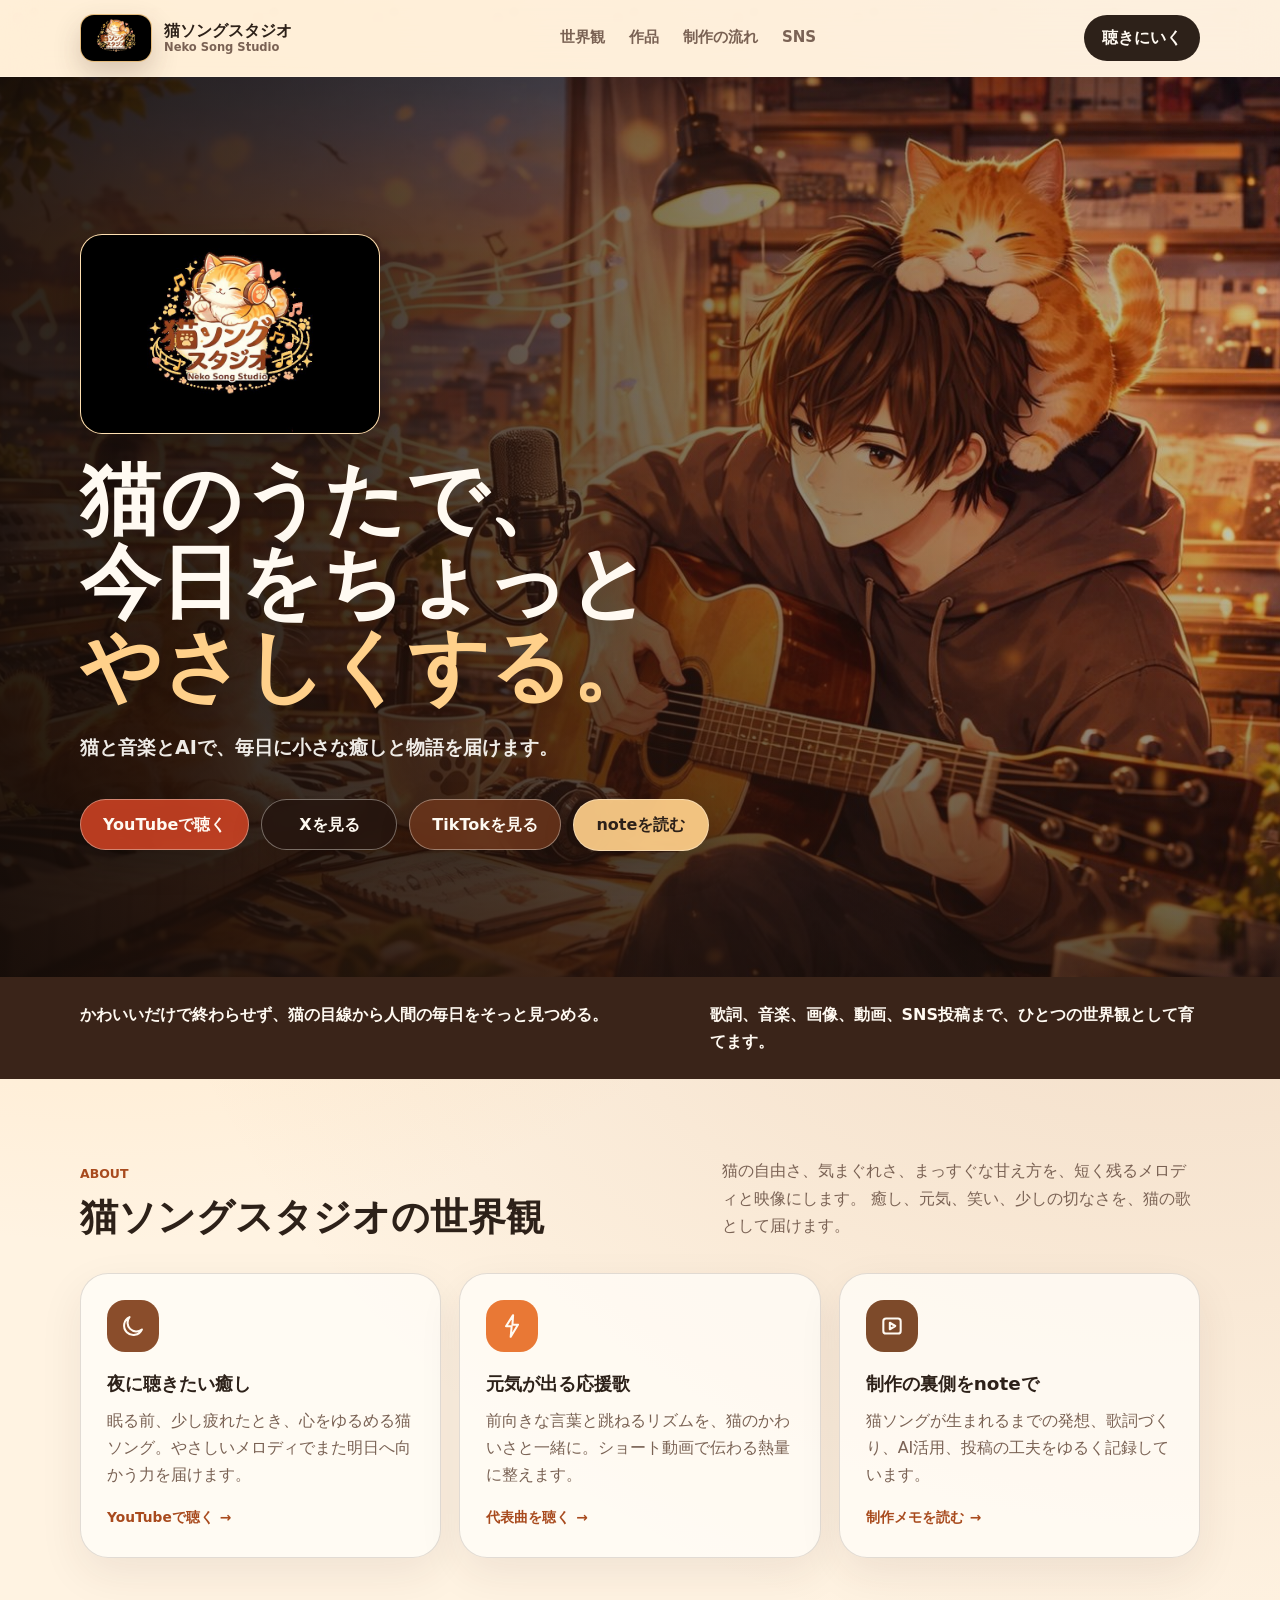
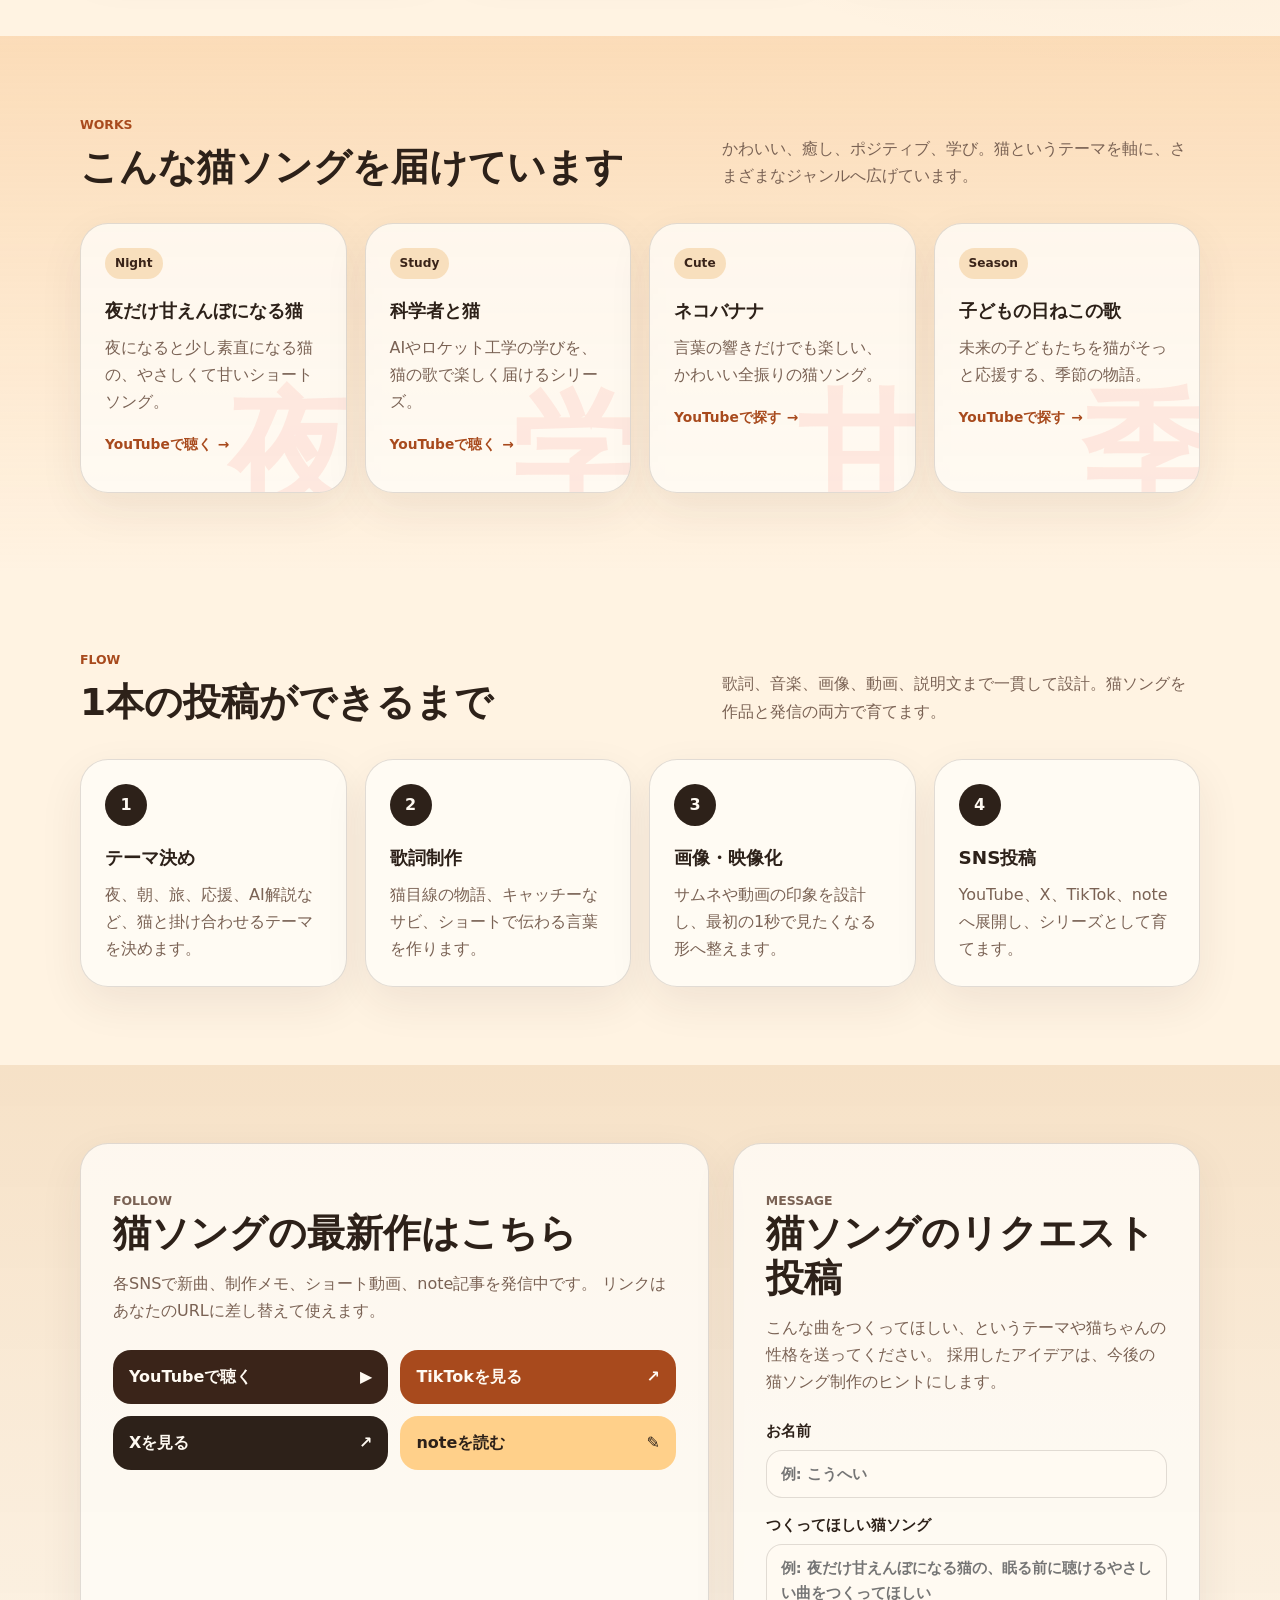
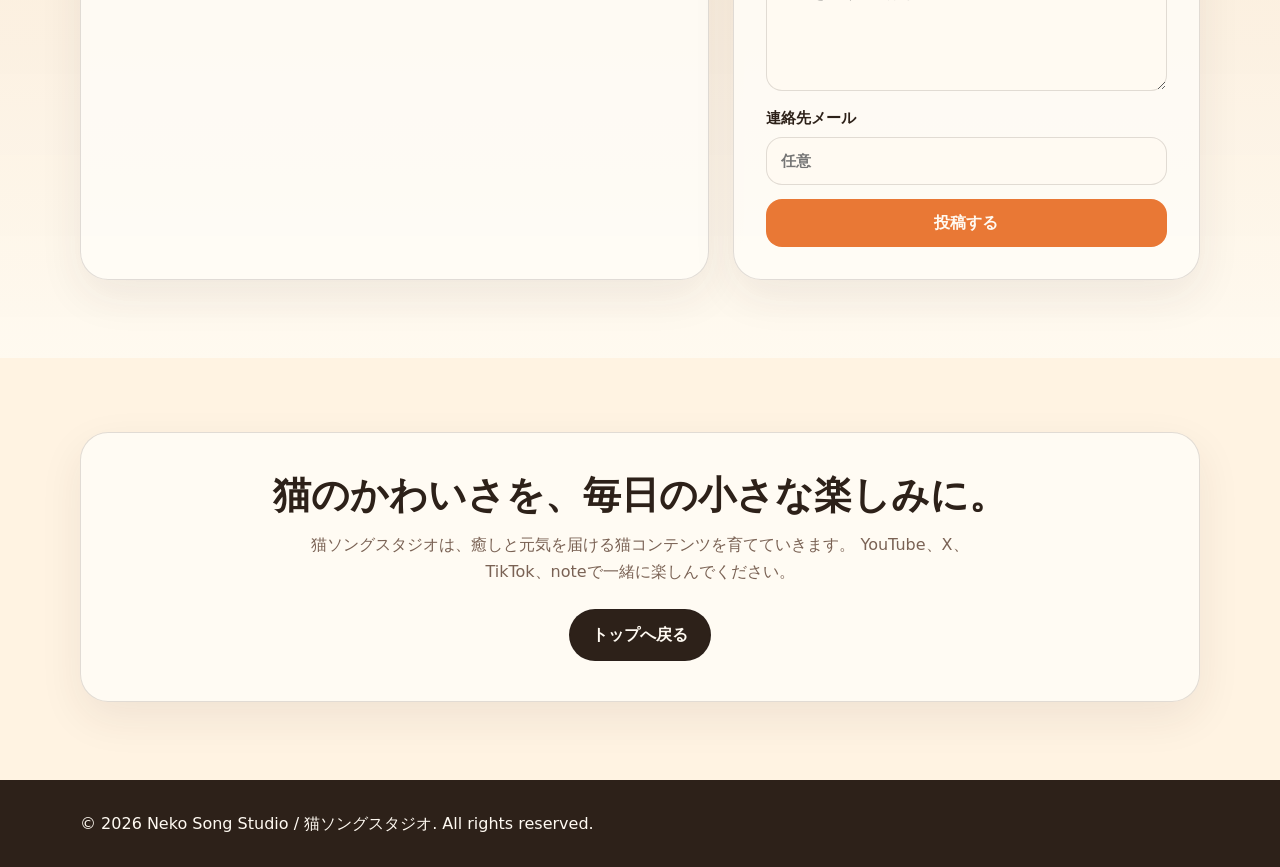
==== index.html @ 5d2d8a6b "Update index.html" ====
<!doctype html>
<html lang="ja">
  <head>
    <meta charset="utf-8">
    <meta name="viewport" content="width=device-width, initial-scale=1">
    <title>猫ソングスタジオ | Neko Song Studio</title>
    <meta
      name="description"
      content="猫ソングスタジオは、猫のかわいさ、癒し、ユーモアを音楽と映像で届けるクリエイティブスタジオです。"
    >
    <link rel="stylesheet" href="styles.css">
  </head>
  <body>
    <div class="paw-bg" aria-hidden="true"></div>

    <header class="site-header" data-header>
      <div class="container nav">
        <a class="logo" href="#top" aria-label="猫ソングスタジオ トップへ">
          <img
            class="logo-image"
            src="assets/neko-song-logo.jpg"
            width="72"
            height="48"
            alt=""
            decoding="async"
          >
          <span class="logo-text">
            猫ソングスタジオ
            <small>Neko Song Studio</small>
          </span>
        </a>
        <nav class="nav-links" aria-label="メインメニュー">
          <a href="#about">世界観</a>
          <a href="#works">作品</a>
          <a href="#flow">制作の流れ</a>
          <a href="#social">SNS</a>
        </nav>
        <a class="nav-cta" href="#social">聴きにいく</a>
      </div>
    </header>

    <main id="top">
      <section class="hero" aria-labelledby="hero-title">
        <img
          class="hero-image"
          src="assets/main-visual.jpg"
          width="1536"
          height="1024"
          fetchpriority="high"
          decoding="async"
          alt="夕焼けの音楽スタジオで猫と一緒にギターを弾く人物"
        >
        <div class="hero-overlay"></div>
        <div class="container hero-content">
          <img
            class="hero-logo"
            src="assets/neko-song-logo.jpg"
            width="300"
            height="200"
            alt="猫ソングスタジオ Neko Song Studio ロゴ"
            decoding="async"
          >
          <h1 id="hero-title">
            猫のうたで、<br>
            今日をちょっと<br>
            <span>やさしくする。</span>
          </h1>
          <p class="hero-copy">
            猫と音楽とAIで、毎日に小さな癒しと物語を届けます。
          </p>
          <div class="hero-social" aria-label="猫ソングスタジオのSNSリンク">
            <a class="social-pill youtube" href="https://www.youtube.com/@nekosong_kouhei" target="_blank" rel="noopener" aria-label="YouTubeで猫ソングを聴く">YouTubeで聴く</a>
            <a class="social-pill x" href="https://x.com/nakama_kohei" target="_blank" rel="noopener" aria-label="Xで猫ソングスタジオを見る">Xを見る</a>
            <a class="social-pill tiktok" href="https://www.tiktok.com/@nekosongstudio?_r=1&amp;_t=ZS-967YotwKjua" target="_blank" rel="noopener" aria-label="TikTokで猫ソングを見る">TikTokを見る</a>
            <a class="social-pill note" href="https://note.com/nakama_kohei" target="_blank" rel="noopener" aria-label="noteで猫ソングスタジオの記事を読む">noteを読む</a>
          </div>
        </div>
      </section>

      <section class="section intro-strip" aria-label="猫ソングスタジオの概要">
        <div class="container intro-grid">
          <p>かわいいだけで終わらせず、猫の目線から人間の毎日をそっと見つめる。</p>
          <p>歌詞、音楽、画像、動画、SNS投稿まで、ひとつの世界観として育てます。</p>
        </div>
      </section>

      <section class="section" id="about" aria-labelledby="about-title">
        <div class="container">
          <div class="section-head">
            <div>
              <p class="section-kicker">ABOUT</p>
              <h2 id="about-title">猫ソングスタジオの世界観</h2>
            </div>
            <p class="section-desc">
              猫の自由さ、気まぐれさ、まっすぐな甘え方を、短く残るメロディと映像にします。
              癒し、元気、笑い、少しの切なさを、猫の歌として届けます。
            </p>
          </div>

          <div class="cards">
            <a class="card linked-card" href="https://www.youtube.com/@nekosong_kouhei/search?query=%E7%99%92%E3%81%97" target="_blank" rel="noopener" aria-label="夜に聴きたい癒しの猫ソングをYouTubeで探す">
              <div class="card-icon" aria-hidden="true">
                <svg viewBox="0 0 24 24" focusable="false">
                  <path d="M20.2 15.2A8.1 8.1 0 0 1 8.8 3.8a8.6 8.6 0 1 0 11.4 11.4Z"></path>
                </svg>
              </div>
              <h3>夜に聴きたい癒し</h3>
              <p>眠る前、少し疲れたとき、心をゆるめる猫ソング。やさしいメロディでまた明日へ向かう力を届けます。</p>
              <span class="card-link-label">YouTubeで聴く</span>
            </a>
            <a class="card linked-card" href="https://youtu.be/t1rMK4Rj--0" target="_blank" rel="noopener" aria-label="元気が出る応援歌をYouTubeで聴く">
              <div class="card-icon card-icon-hot" aria-hidden="true">
                <svg viewBox="0 0 24 24" focusable="false">
                  <path d="M13 2 6.5 12.2h5.2L10.8 22 17.5 10.8h-5.1L13 2Z"></path>
                </svg>
              </div>
              <h3>元気が出る応援歌</h3>
              <p>前向きな言葉と跳ねるリズムを、猫のかわいさと一緒に。ショート動画で伝わる熱量に整えます。</p>
              <span class="card-link-label">代表曲を聴く</span>
            </a>
            <a class="card linked-card" href="https://note.com/nakama_kohei/n/naa5a738a0083" target="_blank" rel="noopener" aria-label="猫ソングスタジオの制作メモをnoteで読む">
              <div class="card-icon card-icon-blue" aria-hidden="true">
                <svg viewBox="0 0 24 24" focusable="false">
                  <path d="M4 7.5A2.5 2.5 0 0 1 6.5 5h11A2.5 2.5 0 0 1 20 7.5v9a2.5 2.5 0 0 1-2.5 2.5h-11A2.5 2.5 0 0 1 4 16.5v-9Z"></path>
                  <path d="m10 9 5 3-5 3V9Z"></path>
                </svg>
              </div>
              <h3>制作の裏側をnoteで</h3>
              <p>猫ソングが生まれるまでの発想、歌詞づくり、AI活用、投稿の工夫をゆるく記録しています。</p>
              <span class="card-link-label">制作メモを読む</span>
            </a>
          </div>
        </div>
      </section>

      <section class="section section-warm" id="works" aria-labelledby="works-title">
        <div class="container">
          <div class="section-head">
            <div>
              <p class="section-kicker">WORKS</p>
              <h2 id="works-title">こんな猫ソングを届けています</h2>
            </div>
            <p class="section-desc">
              かわいい、癒し、ポジティブ、学び。猫というテーマを軸に、さまざまなジャンルへ広げています。
            </p>
          </div>

          <div class="works">
            <a class="work-card linked-card" href="https://youtu.be/XkligCLwXvM" target="_blank" rel="noopener" data-mark="夜" aria-label="猫は知っているをYouTubeで聴く">
              <span class="work-tag">Night</span>
              <h3>夜だけ甘えんぼになる猫</h3>
              <p>夜になると少し素直になる猫の、やさしくて甘いショートソング。</p>
              <span class="card-link-label">YouTubeで聴く</span>
            </a>
            <a class="work-card linked-card" href="https://youtu.be/eM5e73EmU8s" target="_blank" rel="noopener" data-mark="学" aria-label="猫とAIのシリーズをYouTubeで聴く">
              <span class="work-tag">Study</span>
              <h3>科学者と猫</h3>
              <p>AIやロケット工学の学びを、猫の歌で楽しく届けるシリーズ。</p>
              <span class="card-link-label">YouTubeで聴く</span>
            </a>
            <a class="work-card linked-card" href="https://www.youtube.com/@nekosong_kouhei/search?query=%E3%83%8D%E3%82%B3%E3%83%90%E3%83%8A%E3%83%8A" target="_blank" rel="noopener" data-mark="甘" aria-label="ネコバナナをYouTubeで探す">
              <span class="work-tag">Cute</span>
              <h3>ネコバナナ</h3>
              <p>言葉の響きだけでも楽しい、かわいい全振りの猫ソング。</p>
              <span class="card-link-label">YouTubeで探す</span>
            </a>
            <a class="work-card linked-card" href="https://www.youtube.com/@nekosong_kouhei/search?query=%E5%AD%90%E3%81%A9%E3%82%82%E3%81%AE%E6%97%A5" target="_blank" rel="noopener" data-mark="季" aria-label="子どもの日ねこの歌をYouTubeで探す">
              <span class="work-tag">Season</span>
              <h3>子どもの日ねこの歌</h3>
              <p>未来の子どもたちを猫がそっと応援する、季節の物語。</p>
              <span class="card-link-label">YouTubeで探す</span>
            </a>
          </div>
        </div>
      </section>

      <section class="section" id="flow" aria-labelledby="flow-title">
        <div class="container">
          <div class="section-head">
            <div>
              <p class="section-kicker">FLOW</p>
              <h2 id="flow-title">1本の投稿ができるまで</h2>
            </div>
            <p class="section-desc">
              歌詞、音楽、画像、動画、説明文まで一貫して設計。猫ソングを作品と発信の両方で育てます。
            </p>
          </div>

          <div class="timeline">
            <article class="step">
              <div class="step-num">1</div>
              <h3>テーマ決め</h3>
              <p>夜、朝、旅、応援、AI解説など、猫と掛け合わせるテーマを決めます。</p>
            </article>
            <article class="step">
              <div class="step-num">2</div>
              <h3>歌詞制作</h3>
              <p>猫目線の物語、キャッチーなサビ、ショートで伝わる言葉を作ります。</p>
            </article>
            <article class="step">
              <div class="step-num">3</div>
              <h3>画像・映像化</h3>
              <p>サムネや動画の印象を設計し、最初の1秒で見たくなる形へ整えます。</p>
            </article>
            <article class="step">
              <div class="step-num">4</div>
              <h3>SNS投稿</h3>
              <p>YouTube、X、TikTok、noteへ展開し、シリーズとして育てます。</p>
            </article>
          </div>
        </div>
      </section>

      <section class="section section-mint" id="social" aria-labelledby="social-title">
        <div class="container social-grid">
          <div class="social-main">
            <p class="section-kicker">FOLLOW</p>
            <h2 id="social-title">猫ソングの最新作はこちら</h2>
            <p>
              各SNSで新曲、制作メモ、ショート動画、note記事を発信中です。
              リンクはあなたのURLに差し替えて使えます。
            </p>
            <div class="social-list">
              <a class="social-link" href="https://www.youtube.com/@nekosong_kouhei" target="_blank" rel="noopener">YouTubeで聴く <span>▶</span></a>
              <a class="social-link" href="https://www.tiktok.com/@nekosongstudio?_r=1&amp;_t=ZS-967YotwKjua" target="_blank" rel="noopener">TikTokを見る <span>↗</span></a>
              <a class="social-link" href="https://x.com/nakama_kohei" target="_blank" rel="noopener">Xを見る <span>↗</span></a>
              <a class="social-link" href="https://note.com/nakama_kohei" target="_blank" rel="noopener">noteを読む <span>✎</span></a>
            </div>
          </div>

          <div class="idea-panel">
            <p class="section-kicker">MESSAGE</p>
            <h2>猫ソングのリクエスト投稿</h2>
            <p>
              こんな曲をつくってほしい、というテーマや猫ちゃんの性格を送ってください。
              採用したアイデアは、今後の猫ソング制作のヒントにします。
            </p>
            <form class="request-form" name="song-request" method="POST" data-netlify="true" netlify-honeypot="bot-field" action="thanks.html">
              <input type="hidden" name="form-name" value="song-request">
              <p class="hidden-field">
                <label>入力しないでください <input name="bot-field"></label>
              </p>
              <label class="form-field">
                お名前
                <input name="name" type="text" autocomplete="name" placeholder="例: こうへい">
              </label>
              <label class="form-field">
                つくってほしい猫ソング
                <textarea name="song_request" rows="5" required placeholder="例: 夜だけ甘えんぼになる猫の、眠る前に聴けるやさしい曲をつくってほしい"></textarea>
              </label>
              <label class="form-field">
                連絡先メール
                <input name="email" type="email" autocomplete="email" placeholder="任意">
              </label>
              <button class="request-submit" type="submit">投稿する</button>
            </form>
          </div>
        </div>
      </section>

      <section class="section final-cta" aria-labelledby="final-title">
        <div class="container cta-band">
          <h2 id="final-title">猫のかわいさを、毎日の小さな楽しみに。</h2>
          <p>
            猫ソングスタジオは、癒しと元気を届ける猫コンテンツを育てていきます。
            YouTube、X、TikTok、noteで一緒に楽しんでください。
          </p>
          <a class="button button-secondary" href="#top">トップへ戻る</a>
        </div>
      </section>
    </main>

    <footer class="site-footer">
      <div class="container">© 2026 Neko Song Studio / 猫ソングスタジオ. All rights reserved.</div>
    </footer>

    <script src="script.js"></script>
  </body>
</html>
---- styles.css ----
:root {
  --ink: #2d2119;
  --muted: #7a6254;
  --paper: #fff3e2;
  --paper-strong: #fffaf2;
  --coral: #e97835;
  --coral-dark: #a84a1d;
  --sun: #ffd08a;
  --teal: #8a4d2b;
  --teal-dark: #3a2419;
  --line: rgba(45, 33, 25, 0.14);
}

* {
  box-sizing: border-box;
}

html {
  scroll-behavior: smooth;
}

body {
  margin: 0;
  color: var(--ink);
  background:
    radial-gradient(circle at 8% 6%, rgba(255, 190, 105, 0.48), transparent 25%),
    radial-gradient(circle at 92% 14%, rgba(166, 92, 45, 0.2), transparent 30%),
    var(--paper);
  font-family:
    "Yu Gothic", "Hiragino Kaku Gothic ProN", "Noto Sans JP", Meiryo,
    system-ui, sans-serif;
  line-height: 1.7;
}

body::selection {
  color: var(--ink);
  background: var(--sun);
}

img {
  display: block;
  max-width: 100%;
}

a {
  color: inherit;
}

button,
input,
textarea {
  font: inherit;
}

.container {
  width: min(1120px, calc(100% - 40px));
  margin: 0 auto;
}

.paw-bg {
  position: fixed;
  inset: 0;
  z-index: -1;
  pointer-events: none;
  opacity: 0.28;
  background-image:
    radial-gradient(circle at 18px 18px, rgba(244, 119, 101, 0.45) 0 5px, transparent 6px),
    radial-gradient(circle at 34px 12px, rgba(138, 77, 43, 0.34) 0 4px, transparent 5px),
    radial-gradient(circle at 46px 24px, rgba(255, 208, 138, 0.58) 0 4px, transparent 5px);
  background-size: 120px 120px;
}

.site-header {
  position: sticky;
  top: 0;
  z-index: 20;
  border-bottom: 1px solid rgba(255, 255, 255, 0.22);
  background: rgba(255, 243, 226, 0.76);
  backdrop-filter: blur(18px);
  transition: box-shadow 180ms ease, background 180ms ease;
}

.site-header.is-scrolled {
  background: rgba(255, 243, 226, 0.94);
  box-shadow: 0 14px 34px rgba(56, 39, 36, 0.1);
}

.nav {
  display: flex;
  align-items: center;
  justify-content: space-between;
  gap: 22px;
  min-height: 76px;
}

.logo {
  display: inline-flex;
  align-items: center;
  gap: 12px;
  min-width: 0;
  text-decoration: none;
  font-weight: 900;
}

.logo-image {
  width: 72px;
  height: 48px;
  flex: 0 0 72px;
  object-fit: cover;
  object-position: center;
  background: var(--sun);
  border-radius: 14px;
  border: 1px solid rgba(45, 33, 25, 0.12);
  box-shadow: 0 12px 28px rgba(58, 36, 25, 0.2);
}

.logo-text {
  display: grid;
  line-height: 1.18;
}

.logo-text small {
  color: var(--muted);
  font-size: 0.72rem;
  font-weight: 800;
}

.nav-links {
  display: flex;
  align-items: center;
  gap: 24px;
  color: var(--muted);
  font-size: 0.94rem;
  font-weight: 800;
}

.nav-links a {
  text-decoration: none;
}

.nav-links a:hover,
.nav-links a:focus-visible {
  color: var(--teal-dark);
}

.nav-cta {
  display: inline-flex;
  align-items: center;
  justify-content: center;
  min-height: 42px;
  padding: 9px 18px;
  color: var(--paper-strong);
  background: var(--ink);
  border-radius: 999px;
  text-decoration: none;
  font-weight: 900;
}

.hero {
  position: relative;
  min-height: 100svh;
  display: grid;
  align-items: center;
  overflow: hidden;
  color: var(--paper-strong);
}

.hero-image,
.hero-overlay {
  position: absolute;
  inset: 0;
  width: 100%;
  height: 100%;
}

.hero-image {
  object-fit: cover;
  object-position: 60% center;
  transform: scale(1.02);
}

.hero-overlay {
  background:
    linear-gradient(90deg, rgba(22, 13, 8, 0.88), rgba(38, 21, 13, 0.62) 43%, rgba(38, 21, 13, 0.16)),
    linear-gradient(0deg, rgba(22, 13, 8, 0.62), rgba(22, 13, 8, 0.08) 48%),
    radial-gradient(circle at 20% 48%, rgba(22, 13, 8, 0.42), transparent 45%);
}

.hero-content {
  position: relative;
  padding: 116px 0 86px;
}

.hero-logo {
  width: min(300px, 74vw);
  height: auto;
  aspect-ratio: 3 / 2;
  object-fit: cover;
  object-position: center;
  background: var(--sun);
  border: 1px solid rgba(255, 255, 255, 0.34);
  border-radius: 22px;
  box-shadow: 0 18px 50px rgba(0, 0, 0, 0.28);
}

.hero h1 {
  width: min(780px, 100%);
  margin: 24px 0 0;
  font-size: 5rem;
  line-height: 1.04;
  letter-spacing: 0;
  text-shadow: 0 8px 34px rgba(0, 0, 0, 0.3);
}

.hero h1 span {
  color: var(--sun);
}

.hero-copy {
  width: min(690px, 100%);
  margin: 24px 0 0;
  color: rgba(255, 253, 248, 0.92);
  font-size: 1.2rem;
  font-weight: 800;
}

.hero-social {
  display: flex;
  flex-wrap: wrap;
  gap: 12px;
  margin-top: 34px;
}

.button,
.social-pill {
  display: inline-flex;
  align-items: center;
  justify-content: center;
  min-height: 48px;
  padding: 11px 22px;
  border: 1px solid transparent;
  border-radius: 999px;
  text-decoration: none;
  font-weight: 900;
  cursor: pointer;
  transition: transform 180ms ease, box-shadow 180ms ease, background 180ms ease;
}

.button:hover,
.button:focus-visible,
.nav-cta:hover,
.nav-cta:focus-visible,
.social-link:hover,
.social-link:focus-visible,
.social-pill:hover,
.social-pill:focus-visible,
.request-submit:hover,
.request-submit:focus-visible {
  transform: translateY(-2px);
}

.social-pill {
  min-width: 136px;
  color: var(--paper-strong);
  background: rgba(255, 250, 242, 0.14);
  border-color: rgba(255, 250, 242, 0.38);
  box-shadow: 0 14px 32px rgba(0, 0, 0, 0.18);
  backdrop-filter: blur(10px);
}

.social-pill.youtube {
  background: rgba(215, 70, 38, 0.84);
}

.social-pill.x {
  background: rgba(36, 21, 15, 0.84);
}

.social-pill.tiktok {
  background: rgba(109, 54, 28, 0.84);
}

.social-pill.note {
  color: var(--ink);
  background: rgba(255, 208, 138, 0.92);
}

.button-secondary {
  color: var(--ink);
  background: var(--paper-strong);
  border-color: rgba(36, 33, 42, 0.08);
}

.section {
  padding: 78px 0;
}

.intro-strip {
  padding: 0;
  color: var(--paper-strong);
  background: var(--teal-dark);
}

.intro-grid {
  display: grid;
  grid-template-columns: 1.1fr 0.9fr;
  gap: 30px;
  padding: 24px 0;
}

.intro-grid p {
  margin: 0;
  font-weight: 800;
}

.section-warm {
  background: linear-gradient(180deg, rgba(247, 191, 131, 0.44), rgba(255, 243, 226, 0.1));
}

.section-mint {
  background: linear-gradient(180deg, rgba(245, 223, 196, 0.9), rgba(255, 250, 242, 0.86));
}

.section-head {
  display: grid;
  grid-template-columns: minmax(0, 0.9fr) minmax(280px, 0.72fr);
  gap: 44px;
  align-items: end;
  margin-bottom: 34px;
}

.section-kicker {
  margin: 0 0 10px;
  color: var(--coral-dark);
  font-size: 0.78rem;
  font-weight: 900;
  letter-spacing: 0;
}

.section-head h2,
.social-main h2,
.idea-panel h2,
.cta-band h2 {
  margin: 0;
  font-size: 2.35rem;
  line-height: 1.18;
  letter-spacing: 0;
}

.section-desc,
.social-main p,
.idea-panel p,
.cta-band p {
  margin: 0;
  color: var(--muted);
}

.cards,
.works,
.timeline {
  display: grid;
  gap: 18px;
}

.cards {
  grid-template-columns: repeat(3, minmax(0, 1fr));
}

.card,
.work-card,
.step,
.idea-panel,
.social-main,
.cta-band {
  border: 1px solid var(--line);
  border-radius: 28px;
  background: rgba(255, 253, 248, 0.78);
  box-shadow: 0 16px 44px rgba(66, 44, 42, 0.08);
}

.linked-card {
  color: inherit;
  text-decoration: none;
  transition: transform 180ms ease, box-shadow 180ms ease, border-color 180ms ease;
}

.linked-card:hover,
.linked-card:focus-visible {
  transform: translateY(-4px);
  border-color: rgba(233, 120, 53, 0.42);
  box-shadow: 0 22px 54px rgba(66, 44, 42, 0.14);
}

.card {
  min-height: 250px;
  padding: 26px;
}

.card-icon {
  display: grid;
  place-items: center;
  width: 52px;
  height: 52px;
  color: var(--paper-strong);
  background: var(--teal);
  border-radius: 18px;
  font-weight: 900;
}

.card-icon svg {
  width: 26px;
  height: 26px;
  fill: none;
  stroke: currentColor;
  stroke-linecap: round;
  stroke-linejoin: round;
  stroke-width: 1.9;
}

.card-icon-hot {
  background: var(--coral);
}

.card-icon-blue {
  background: #7d4a2a;
}

.card h3,
.work-card h3,
.step h3 {
  margin: 20px 0 10px;
  font-size: 1.15rem;
  line-height: 1.35;
}

.card p,
.work-card p,
.step p {
  margin: 0;
  color: var(--muted);
}

.card-link-label {
  display: inline-flex;
  align-items: center;
  margin-top: 18px;
  color: var(--coral-dark);
  font-size: 0.86rem;
  font-weight: 900;
}

.card-link-label::after {
  content: "→";
  margin-left: 6px;
}

.works {
  grid-template-columns: repeat(4, minmax(0, 1fr));
}

.work-card {
  position: relative;
  min-height: 270px;
  overflow: hidden;
  padding: 24px;
}

.work-card::before {
  content: attr(data-mark);
  position: absolute;
  right: -10px;
  bottom: -24px;
  color: rgba(244, 119, 101, 0.13);
  font-size: 8rem;
  font-weight: 900;
  line-height: 1;
}

.work-card > * {
  position: relative;
}

.work-tag {
  display: inline-flex;
  align-items: center;
  min-height: 30px;
  padding: 5px 10px;
  color: var(--teal-dark);
  background: #f8dfbd;
  border-radius: 999px;
  font-size: 0.76rem;
  font-weight: 900;
}

.timeline {
  grid-template-columns: repeat(4, minmax(0, 1fr));
}

.step {
  padding: 24px;
}

.step-num {
  display: grid;
  place-items: center;
  width: 42px;
  height: 42px;
  color: var(--paper-strong);
  background: var(--ink);
  border-radius: 50%;
  font-weight: 900;
}

.social-grid {
  display: grid;
  grid-template-columns: minmax(0, 1.05fr) minmax(320px, 0.78fr);
  gap: 24px;
}

.social-main,
.idea-panel {
  padding: 32px;
}

.social-main p,
.idea-panel p,
.cta-band p {
  margin-top: 14px;
}

.social-list {
  display: grid;
  grid-template-columns: repeat(2, minmax(0, 1fr));
  gap: 12px;
  margin-top: 26px;
}

.social-link {
  display: flex;
  align-items: center;
  justify-content: space-between;
  min-height: 54px;
  padding: 13px 16px;
  color: var(--paper-strong);
  background: var(--teal-dark);
  border-radius: 18px;
  text-decoration: none;
  font-weight: 900;
  transition: transform 180ms ease, background 180ms ease;
}

.social-link:nth-child(2) {
  background: var(--coral-dark);
}

.social-link:nth-child(3) {
  background: var(--ink);
}

.social-link:nth-child(4) {
  color: var(--ink);
  background: var(--sun);
}

.request-form {
  display: grid;
  gap: 14px;
  margin-top: 22px;
}

.form-field {
  display: grid;
  gap: 7px;
  color: var(--ink);
  font-size: 0.92rem;
  font-weight: 900;
}

.form-field input,
.form-field textarea {
  width: 100%;
  min-height: 48px;
  padding: 10px 14px;
  color: var(--ink);
  background: var(--paper-strong);
  border: 1px solid var(--line);
  border-radius: 16px;
}

.form-field textarea {
  resize: vertical;
}

.hidden-field {
  display: none;
}

.request-submit {
  min-height: 48px;
  color: var(--paper-strong);
  background: var(--coral);
  border: 0;
  border-radius: 16px;
  font-weight: 900;
  cursor: pointer;
  transition: transform 180ms ease, background 180ms ease;
}

.request-submit:hover,
.request-submit:focus-visible {
  background: var(--coral-dark);
}

.final-cta {
  padding-top: 74px;
}

.cta-band {
  padding: 40px;
  text-align: center;
}

.cta-band p {
  width: min(700px, 100%);
  margin-right: auto;
  margin-left: auto;
}

.cta-band .button {
  margin-top: 24px;
  background: var(--ink);
  color: var(--paper-strong);
}

.site-footer {
  padding: 30px 0;
  color: var(--paper-strong);
  background: var(--ink);
}

.thanks-page {
  min-height: 100svh;
  display: grid;
  place-items: center;
  padding: 32px;
}

.thanks-card {
  width: min(560px, 100%);
  padding: 34px;
  text-align: center;
  background: rgba(255, 253, 248, 0.88);
  border: 1px solid var(--line);
  border-radius: 28px;
  box-shadow: 0 22px 54px rgba(66, 44, 42, 0.14);
}

.thanks-card img {
  width: min(220px, 72vw);
  height: auto;
  margin: 0 auto 18px;
  border-radius: 20px;
}

.thanks-card h1 {
  margin: 0;
  font-size: 2rem;
  line-height: 1.25;
  letter-spacing: 0;
}

.thanks-card p {
  margin: 14px 0 0;
  color: var(--muted);
}

.thanks-card .button {
  margin-top: 24px;
  background: var(--ink);
  color: var(--paper-strong);
}

@media (max-width: 980px) {
  .nav {
    flex-wrap: wrap;
    padding: 12px 0;
  }

  .nav-links {
    order: 3;
    width: 100%;
    gap: 12px;
    overflow-x: auto;
    padding-bottom: 2px;
  }

  .hero h1 {
    font-size: 3.6rem;
  }

  .section-head,
  .intro-grid,
  .social-grid {
    grid-template-columns: 1fr;
  }

  .section-desc {
    margin-top: 0;
  }

  .cards,
  .works,
  .timeline {
    grid-template-columns: repeat(2, minmax(0, 1fr));
  }
}

@media (max-width: 640px) {
  .container {
    width: min(100% - 24px, 1120px);
  }

  .logo-text small {
    display: none;
  }

  .logo-image {
    width: 56px;
    height: 38px;
    flex-basis: 56px;
    border-radius: 12px;
  }

  .nav-cta {
    min-height: 38px;
    padding: 8px 13px;
    font-size: 0.84rem;
  }

  .hero {
    min-height: 100svh;
  }

  .hero-image {
    object-position: 58% center;
  }

  .hero-content {
    padding: 74px 0 58px;
  }

  .hero-logo {
    width: min(230px, 78vw);
    border-radius: 18px;
  }

  .hero h1 {
    font-size: 2.55rem;
  }

  .hero-copy {
    font-size: 1rem;
  }

  .hero-social,
  .hero-social .social-pill,
  .request-submit {
    width: 100%;
  }

  .cards,
  .works,
  .timeline,
  .social-list {
    grid-template-columns: 1fr;
  }

  .section {
    padding: 58px 0;
  }

  .section-head h2,
  .social-main h2,
  .idea-panel h2,
  .cta-band h2 {
    font-size: 1.85rem;
  }

  .social-main,
  .idea-panel,
  .cta-band {
    padding: 24px;
    border-radius: 24px;
  }
}
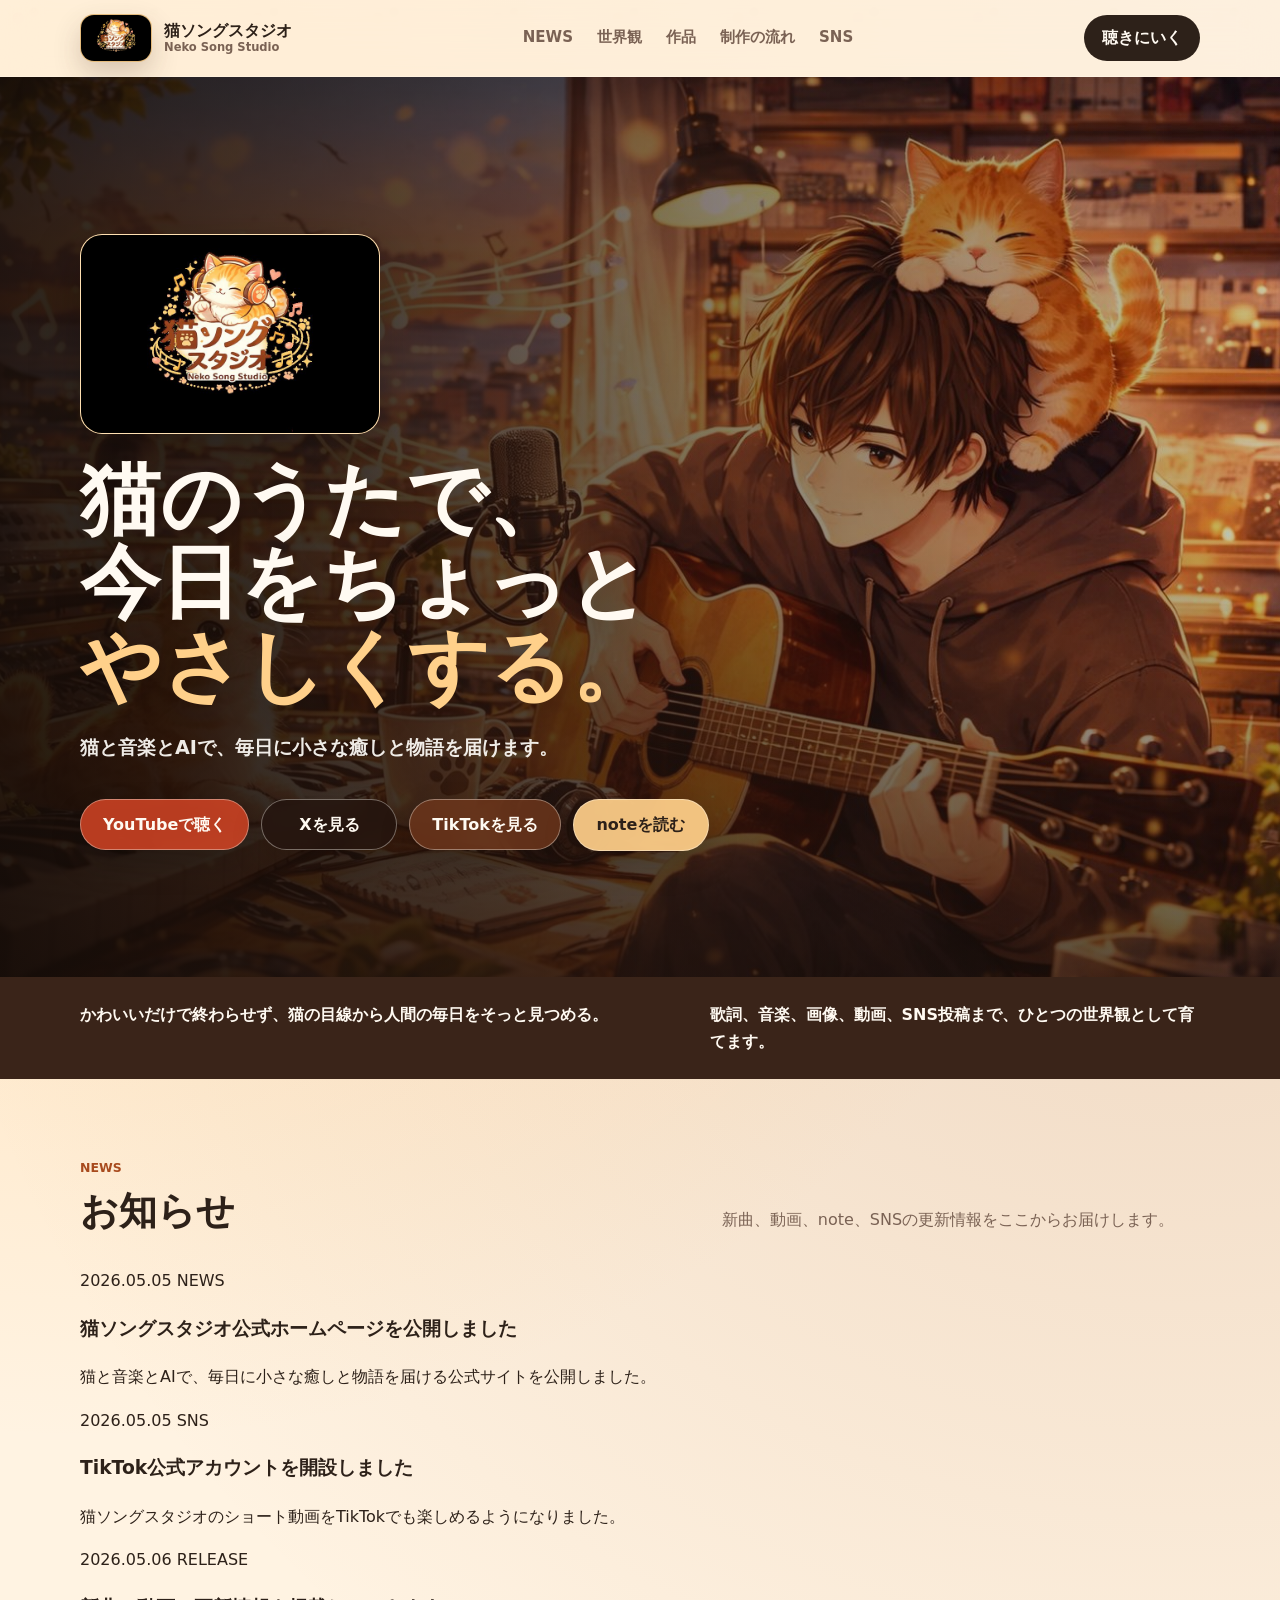
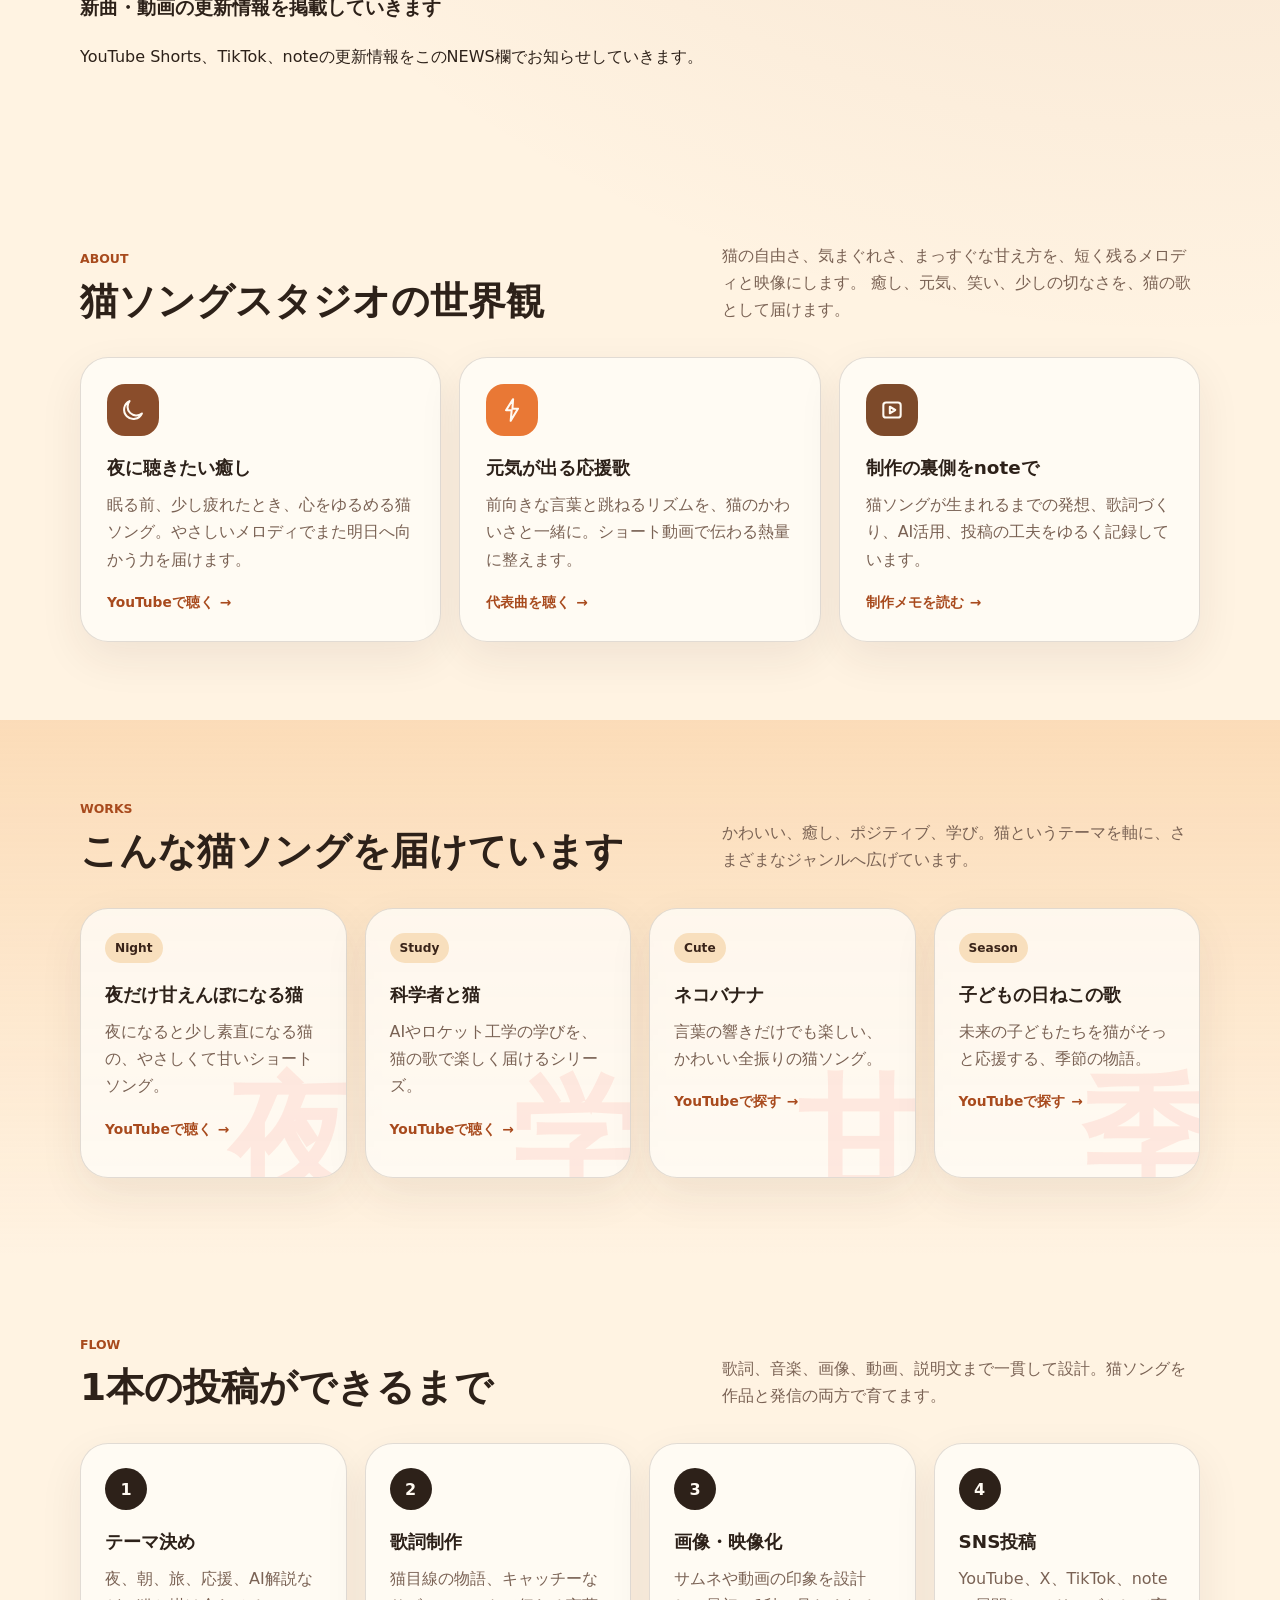
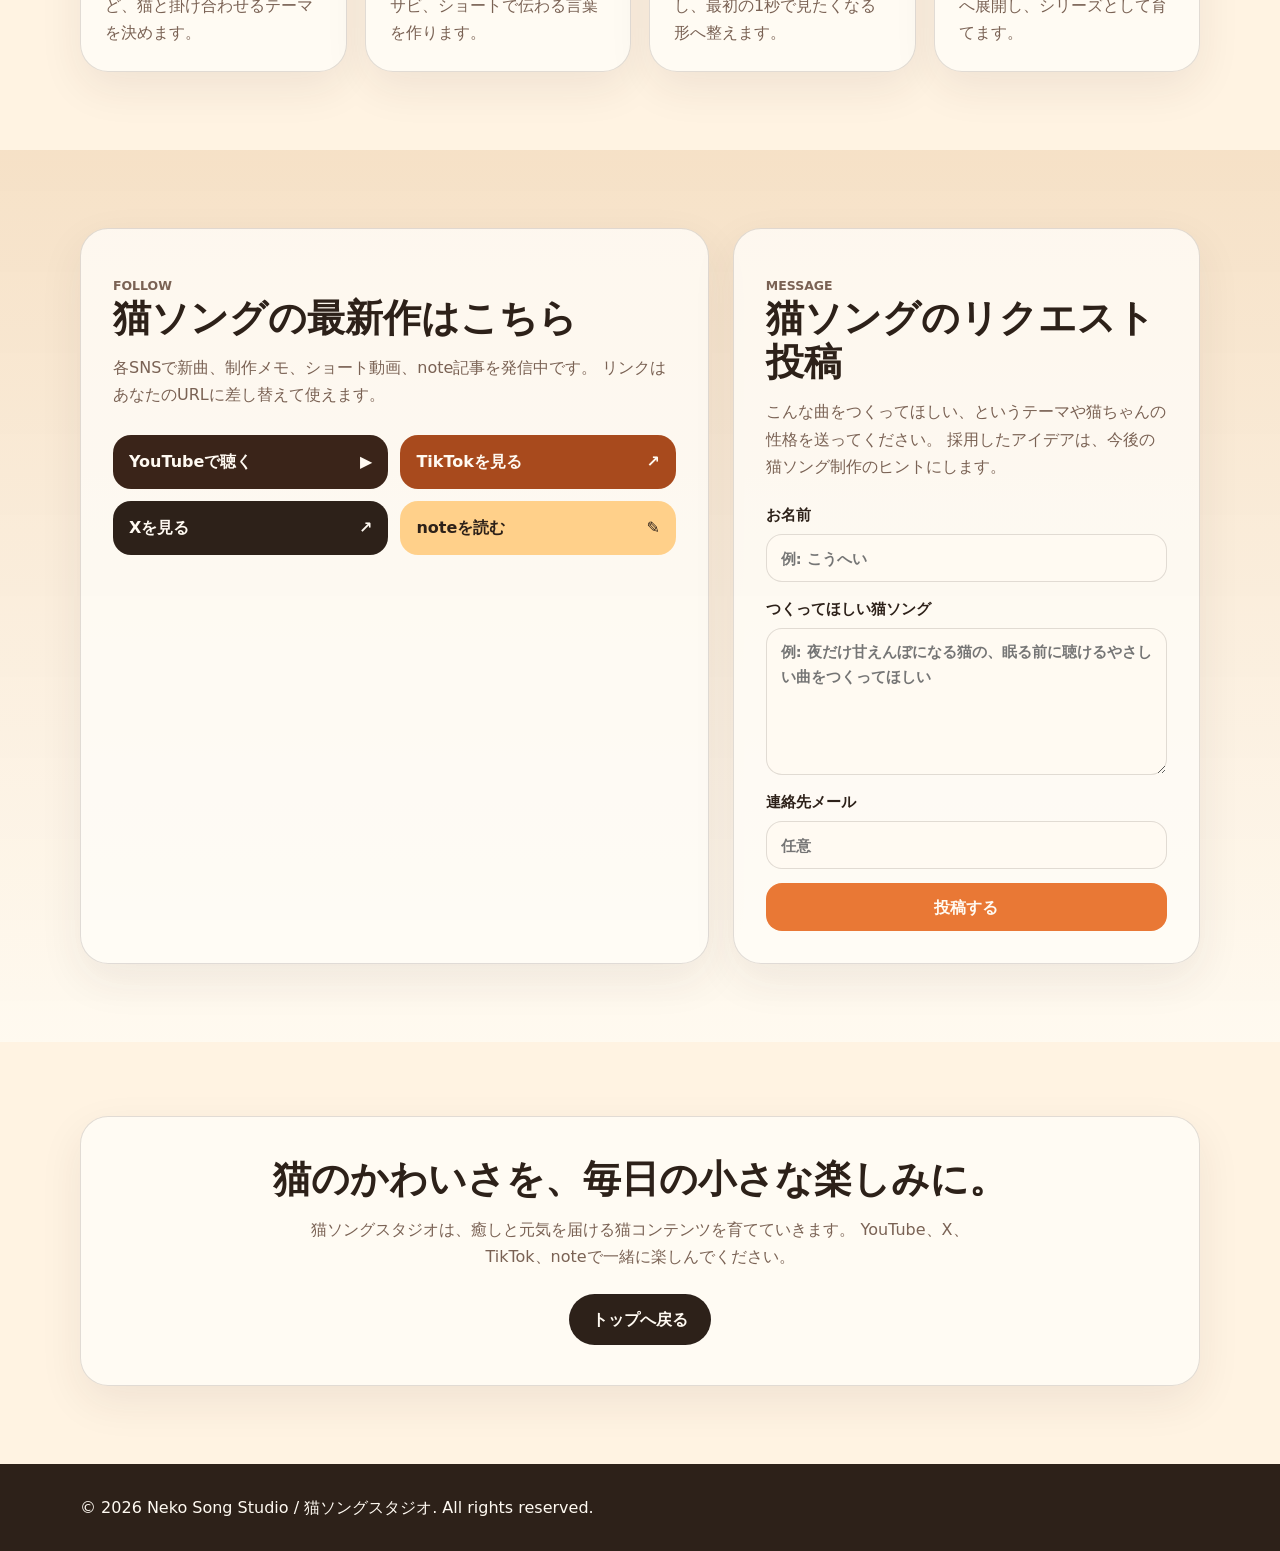
==== commit 9fa7062d: "Update index.html" ====
--- a/index.html
+++ b/index.html
@@ -30,6 +30,7 @@
           </span>
         </a>
         <nav class="nav-links" aria-label="メインメニュー">
+          <a href="#news">NEWS</a>
           <a href="#about">世界観</a>
           <a href="#works">作品</a>
           <a href="#flow">制作の流れ</a>
@@ -84,6 +85,47 @@
         </div>
       </section>
 
+      <section class="section news-section" id="news" aria-labelledby="news-title">
+        <div class="container">
+          <div class="section-head news-head">
+            <div>
+              <p class="section-kicker">NEWS</p>
+              <h2 id="news-title">お知らせ</h2>
+            </div>
+            <p class="section-desc">
+              新曲、動画、note、SNSの更新情報をここからお届けします。
+            </p>
+          </div>
+
+          <div class="news-list">
+            <article class="news-card">
+              <div class="news-meta">
+                <time datetime="2026-05-05">2026.05.05</time>
+                <span>NEWS</span>
+              </div>
+              <h3>猫ソングスタジオ公式ホームページを公開しました</h3>
+              <p>猫と音楽とAIで、毎日に小さな癒しと物語を届ける公式サイトを公開しました。</p>
+            </article>
+            <article class="news-card">
+              <div class="news-meta">
+                <time datetime="2026-05-05">2026.05.05</time>
+                <span>SNS</span>
+              </div>
+              <h3>TikTok公式アカウントを開設しました</h3>
+              <p>猫ソングスタジオのショート動画をTikTokでも楽しめるようになりました。</p>
+            </article>
+            <article class="news-card">
+              <div class="news-meta">
+                <time datetime="2026-05-06">2026.05.06</time>
+                <span>RELEASE</span>
+              </div>
+              <h3>新曲・動画の更新情報を掲載していきます</h3>
+              <p>YouTube Shorts、TikTok、noteの更新情報をこのNEWS欄でお知らせしていきます。</p>
+            </article>
+          </div>
+        </div>
+      </section>
+
       <section class="section" id="about" aria-labelledby="about-title">
         <div class="container">
           <div class="section-head">
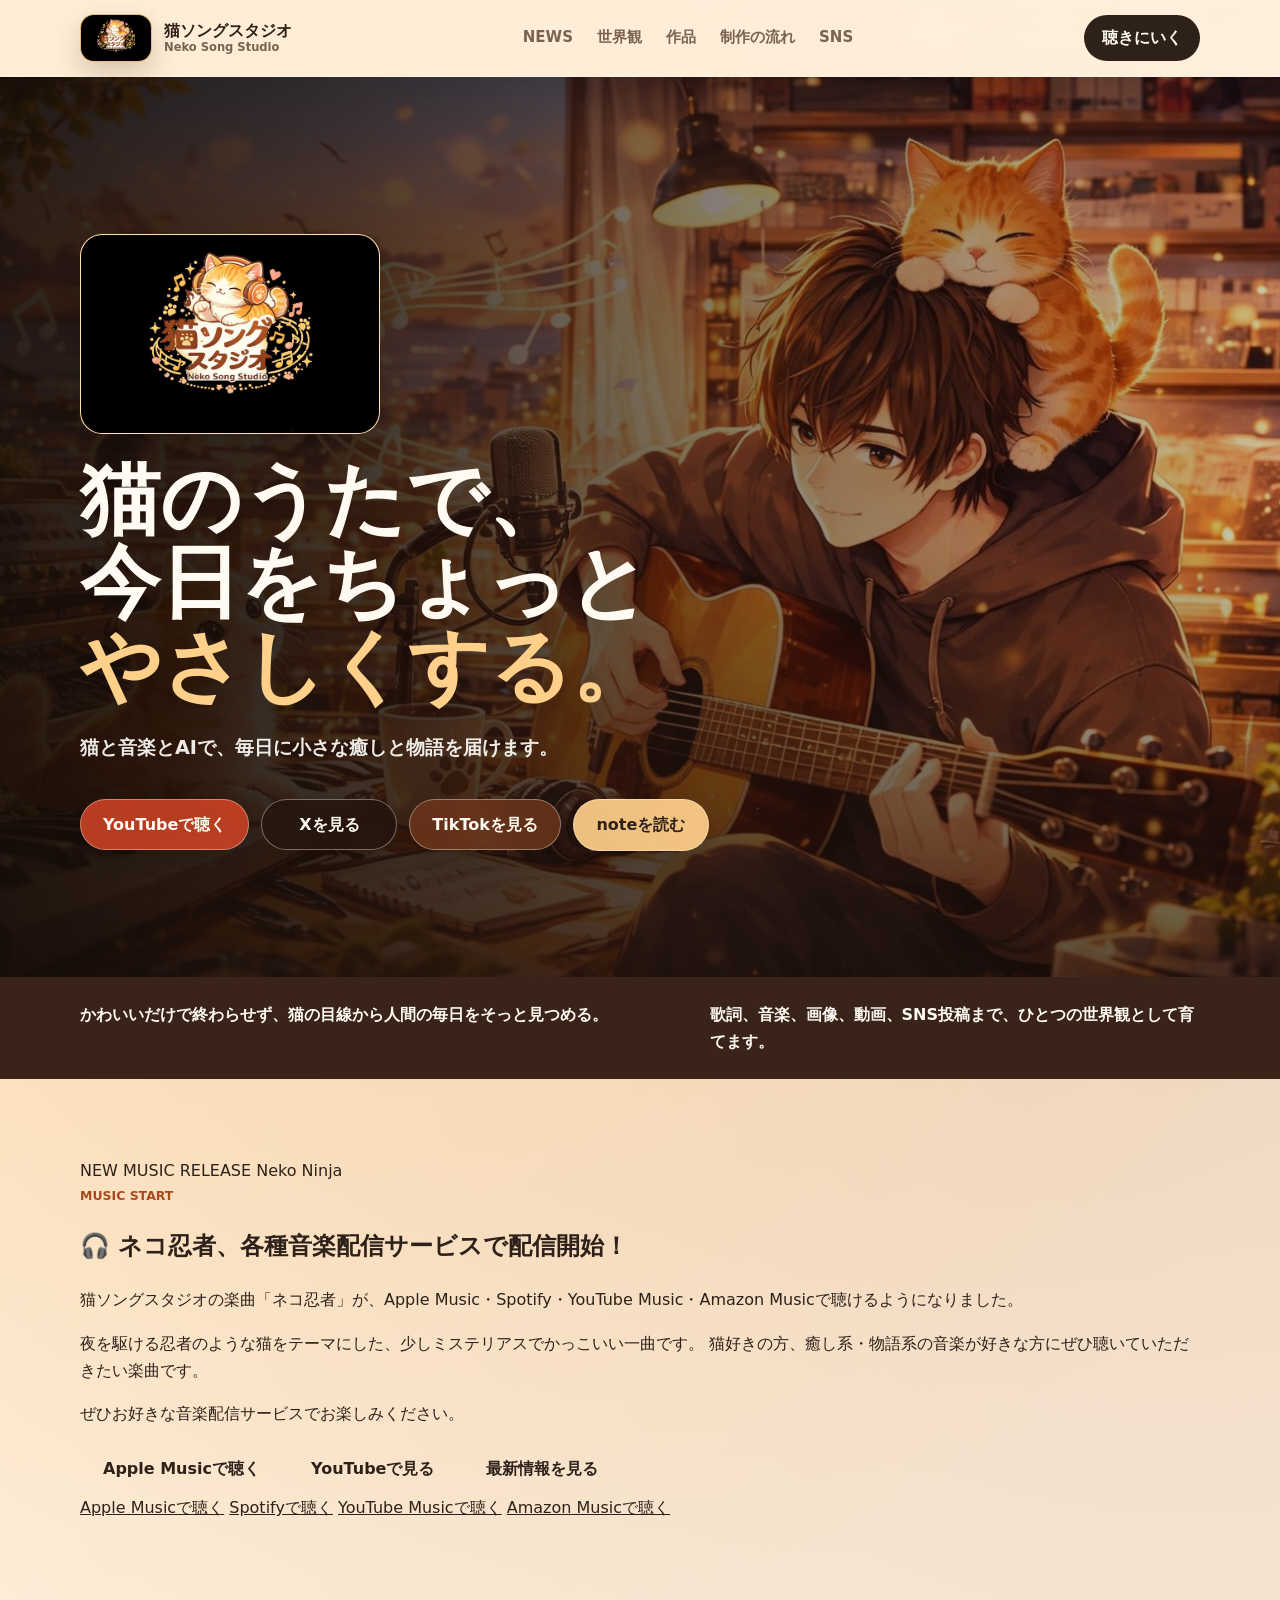
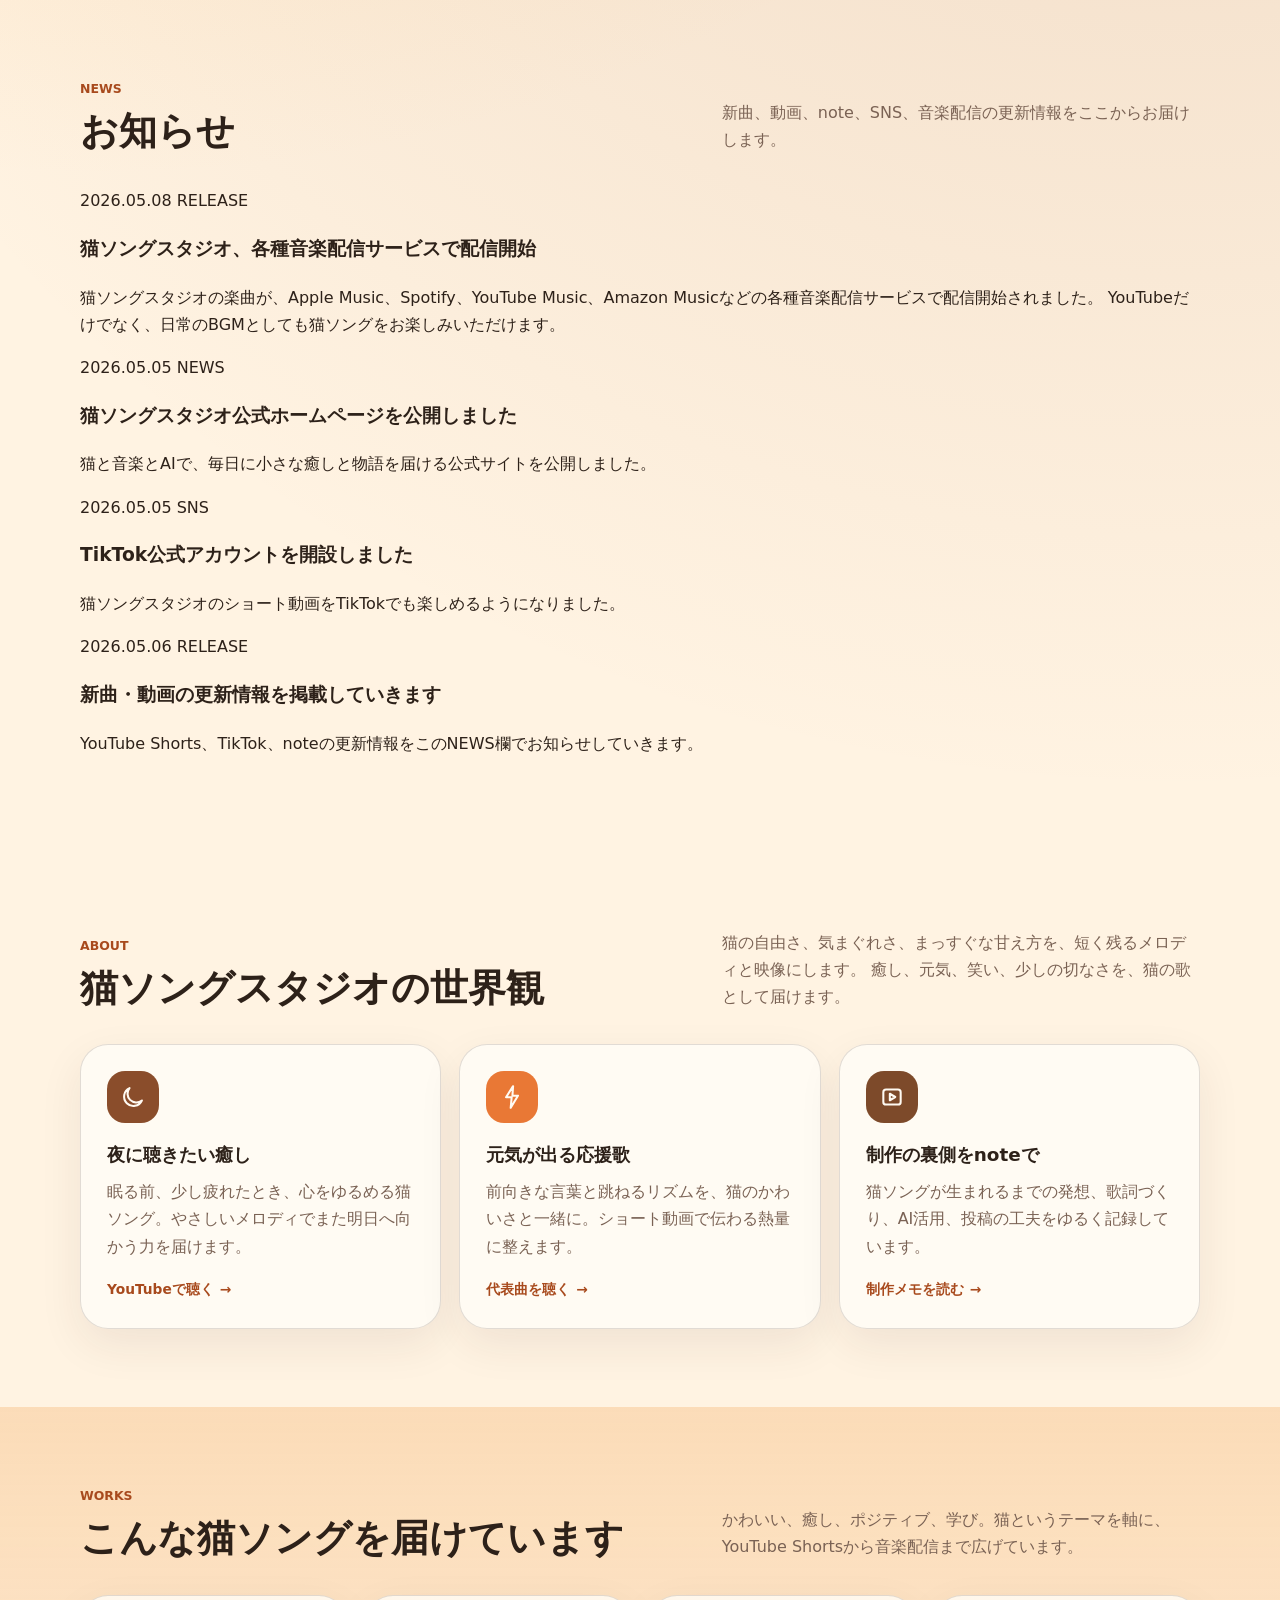
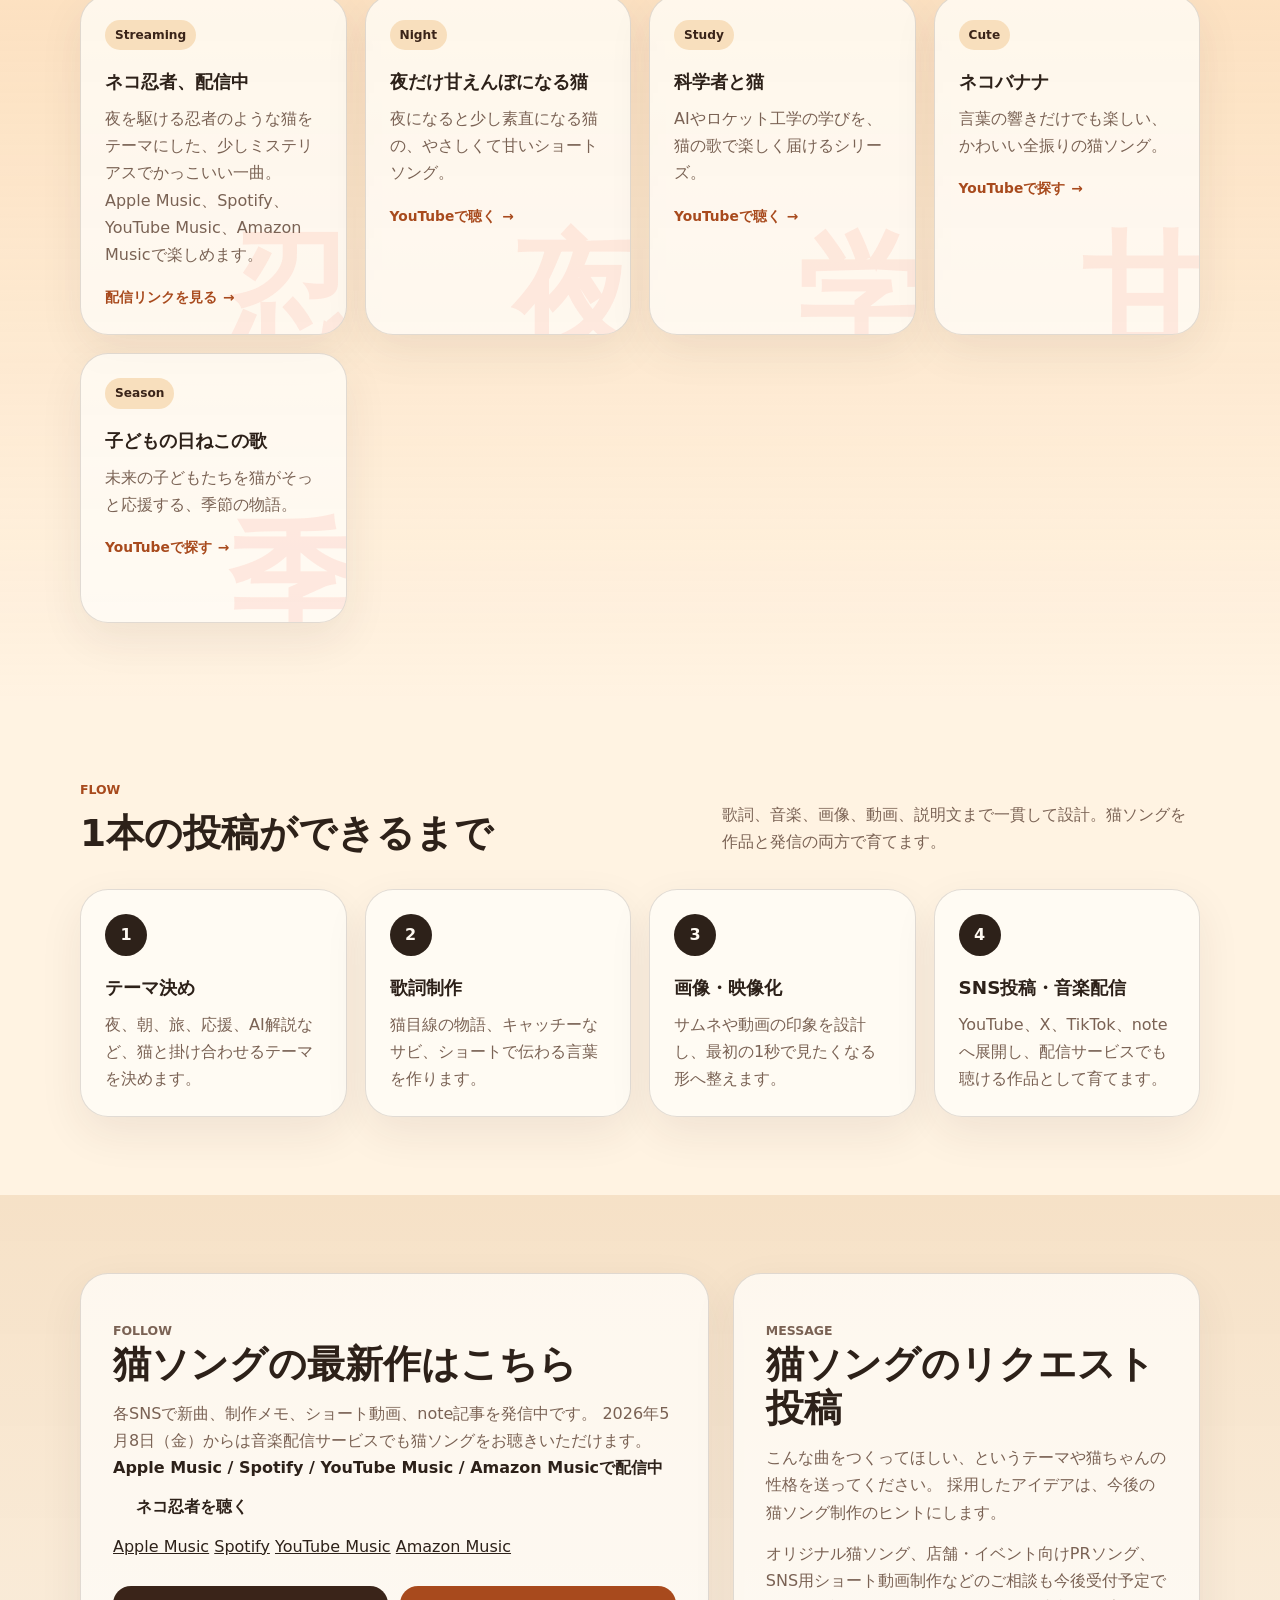
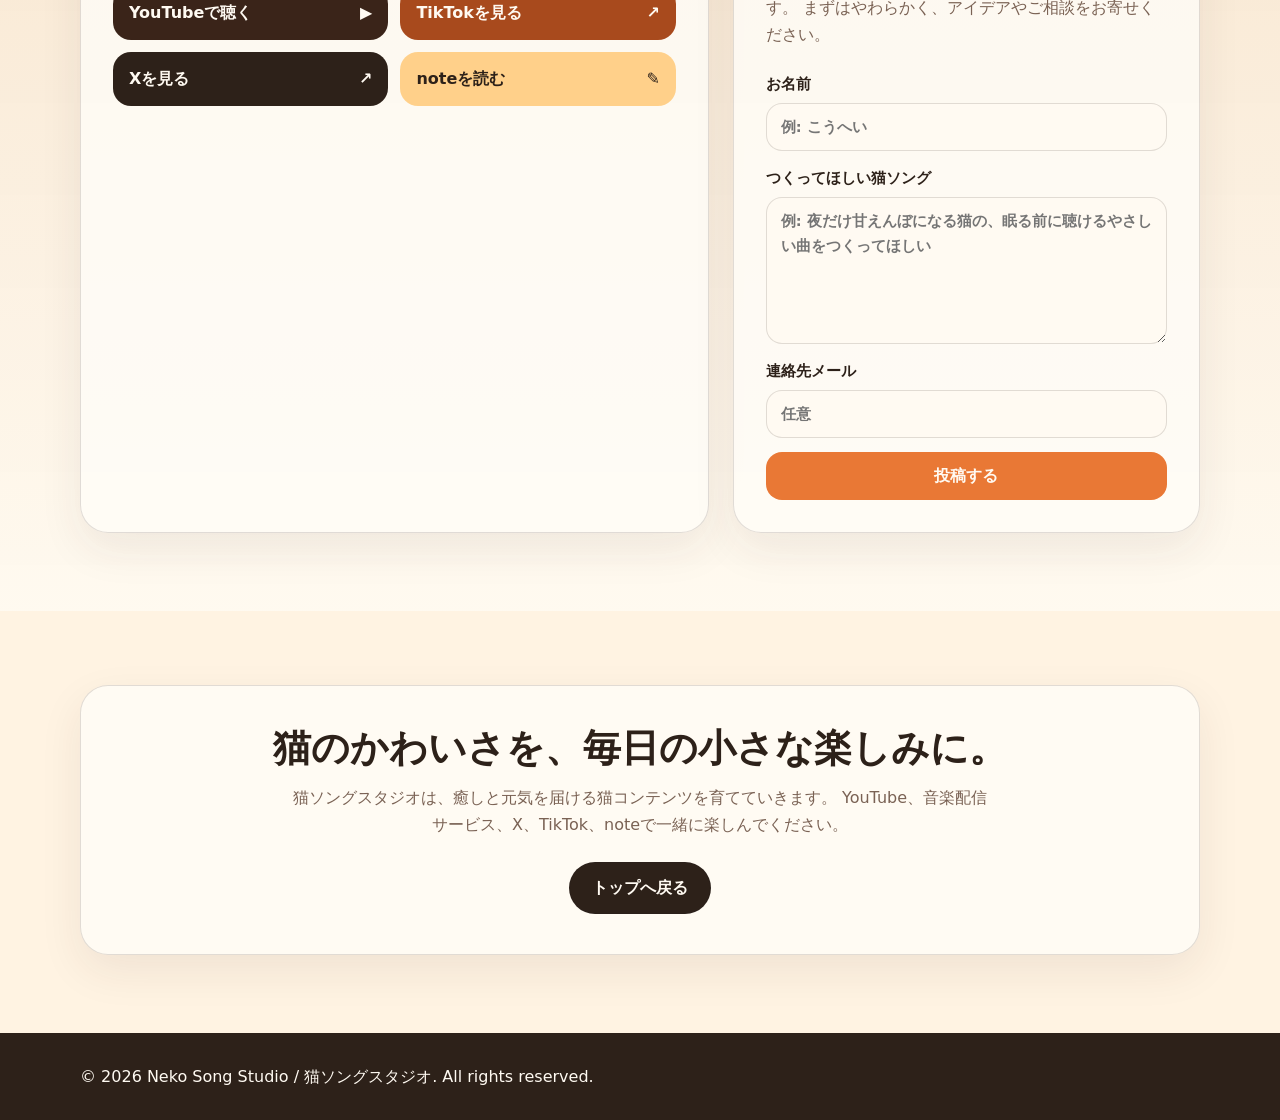
==== commit c119c8a4: "Update homepage for Neko Ninja release" ====
--- a/index.html
+++ b/index.html
@@ -3,11 +3,25 @@
   <head>
     <meta charset="utf-8">
     <meta name="viewport" content="width=device-width, initial-scale=1">
-    <title>猫ソングスタジオ | Neko Song Studio</title>
+    <title>猫ソングスタジオ | Neko Song Studio - 猫の音楽と物語</title>
     <meta
       name="description"
-      content="猫ソングスタジオは、猫のかわいさ、癒し、ユーモアを音楽と映像で届けるクリエイティブスタジオです。"
+      content="猫ソングスタジオは、猫をテーマにしたオリジナル楽曲・ショート動画・物語コンテンツを発信するAIソングスタジオです。YouTube Shortsや各種音楽配信サービスで猫たちの世界をお楽しみください。"
     >
+    <meta
+      name="keywords"
+      content="猫ソングスタジオ, Neko Song Studio, 猫の歌, 猫ソング, AI音楽, YouTube Shorts, 猫動画, 癒し音楽, 音楽配信"
+    >
+    <meta property="og:site_name" content="猫ソングスタジオ | Neko Song Studio">
+    <meta property="og:type" content="website">
+    <meta property="og:url" content="https://kohei-nakama.github.io/neko-song-studio/">
+    <meta property="og:title" content="猫ソングスタジオ | Neko Song Studio - 猫の音楽と物語">
+    <meta
+      property="og:description"
+      content="猫ソングスタジオは、猫をテーマにしたオリジナル楽曲・ショート動画・物語コンテンツを発信するAIソングスタジオです。YouTube Shortsや各種音楽配信サービスで猫たちの世界をお楽しみください。"
+    >
+    <meta property="og:image" content="https://kohei-nakama.github.io/neko-song-studio/assets/main-visual.jpg">
+    <meta name="twitter:card" content="summary_large_image">
     <link rel="stylesheet" href="styles.css">
   </head>
   <body>
@@ -36,7 +50,7 @@
           <a href="#flow">制作の流れ</a>
           <a href="#social">SNS</a>
         </nav>
-        <a class="nav-cta" href="#social">聴きにいく</a>
+        <a class="nav-cta" href="#music-release">聴きにいく</a>
       </div>
     </header>
 
@@ -85,6 +99,41 @@
         </div>
       </section>
 
+      <section class="section release-section neko-ninja-release" id="music-release" aria-labelledby="music-release-title">
+        <div class="container release-card">
+          <div class="release-copy">
+            <div class="release-labels" aria-label="配信開始ラベル">
+              <span>NEW</span>
+              <span>MUSIC RELEASE</span>
+              <span>Neko Ninja</span>
+            </div>
+            <p class="section-kicker">MUSIC START</p>
+            <h2 id="music-release-title">🎧 ネコ忍者、各種音楽配信サービスで配信開始！</h2>
+            <p>
+              猫ソングスタジオの楽曲「ネコ忍者」が、Apple Music・Spotify・YouTube Music・Amazon Musicで聴けるようになりました。
+            </p>
+            <p>
+              夜を駆ける忍者のような猫をテーマにした、少しミステリアスでかっこいい一曲です。
+              猫好きの方、癒し系・物語系の音楽が好きな方にぜひ聴いていただきたい楽曲です。
+            </p>
+            <p>
+              ぜひお好きな音楽配信サービスでお楽しみください。
+            </p>
+            <div class="release-actions">
+              <a class="button button-release" href="https://music.apple.com/jp/album/%E3%83%8D%E3%82%B3%E5%BF%8D%E8%80%85-single/1891265005" target="_blank" rel="noopener">Apple Musicで聴く</a>
+              <a class="button button-ghost" href="https://www.youtube.com/@nekosong_kouhei" target="_blank" rel="noopener">YouTubeで見る</a>
+              <a class="button button-ghost" href="#news">最新情報を見る</a>
+            </div>
+          </div>
+          <div class="release-service-panel" aria-label="配信サービスへのリンク">
+            <a href="https://music.apple.com/jp/album/%E3%83%8D%E3%82%B3%E5%BF%8D%E8%80%85-single/1891265005" target="_blank" rel="noopener">Apple Musicで聴く</a>
+            <a href="https://open.spotify.com/track/2QS5tsBOAJFI41axMPDWZD?si=Y-8i1S11R7CDhsNTdiLSRw" target="_blank" rel="noopener">Spotifyで聴く</a>
+            <a href="https://music.youtube.com/channel/UCDWZI7p2WOO-w00rtP6CKkQ?si=VKP1KS6DE42R7_QW" target="_blank" rel="noopener">YouTube Musicで聴く</a>
+            <a href="https://music.amazon.co.jp/albums/B0GW8LS2RV?ref=dm_sh_L1YtPNEgkKqeNAVwYoi6ZciY6" target="_blank" rel="noopener">Amazon Musicで聴く</a>
+          </div>
+        </div>
+      </section>
+
       <section class="section news-section" id="news" aria-labelledby="news-title">
         <div class="container">
           <div class="section-head news-head">
@@ -93,11 +142,22 @@
               <h2 id="news-title">お知らせ</h2>
             </div>
             <p class="section-desc">
-              新曲、動画、note、SNSの更新情報をここからお届けします。
+              新曲、動画、note、SNS、音楽配信の更新情報をここからお届けします。
             </p>
           </div>
 
           <div class="news-list">
+            <article class="news-card news-card-featured">
+              <div class="news-meta">
+                <time datetime="2026-05-08">2026.05.08</time>
+                <span>RELEASE</span>
+              </div>
+              <h3>猫ソングスタジオ、各種音楽配信サービスで配信開始</h3>
+              <p>
+                猫ソングスタジオの楽曲が、Apple Music、Spotify、YouTube Music、Amazon Musicなどの各種音楽配信サービスで配信開始されました。
+                YouTubeだけでなく、日常のBGMとしても猫ソングをお楽しみいただけます。
+              </p>
+            </article>
             <article class="news-card">
               <div class="news-meta">
                 <time datetime="2026-05-05">2026.05.05</time>
@@ -183,11 +243,17 @@
               <h2 id="works-title">こんな猫ソングを届けています</h2>
             </div>
             <p class="section-desc">
-              かわいい、癒し、ポジティブ、学び。猫というテーマを軸に、さまざまなジャンルへ広げています。
+              かわいい、癒し、ポジティブ、学び。猫というテーマを軸に、YouTube Shortsから音楽配信まで広げています。
             </p>
           </div>
 
           <div class="works">
+            <a class="work-card linked-card streaming-work" href="#music-release" data-mark="忍" aria-label="ネコ忍者の配信リンクを見る">
+              <span class="work-tag">Streaming</span>
+              <h3>ネコ忍者、配信中</h3>
+              <p>夜を駆ける忍者のような猫をテーマにした、少しミステリアスでかっこいい一曲。Apple Music、Spotify、YouTube Music、Amazon Musicで楽しめます。</p>
+              <span class="card-link-label">配信リンクを見る</span>
+            </a>
             <a class="work-card linked-card" href="https://youtu.be/XkligCLwXvM" target="_blank" rel="noopener" data-mark="夜" aria-label="猫は知っているをYouTubeで聴く">
               <span class="work-tag">Night</span>
               <h3>夜だけ甘えんぼになる猫</h3>
@@ -246,8 +312,8 @@
             </article>
             <article class="step">
               <div class="step-num">4</div>
-              <h3>SNS投稿</h3>
-              <p>YouTube、X、TikTok、noteへ展開し、シリーズとして育てます。</p>
+              <h3>SNS投稿・音楽配信</h3>
+              <p>YouTube、X、TikTok、noteへ展開し、配信サービスでも聴ける作品として育てます。</p>
             </article>
           </div>
         </div>
@@ -260,8 +326,18 @@
             <h2 id="social-title">猫ソングの最新作はこちら</h2>
             <p>
               各SNSで新曲、制作メモ、ショート動画、note記事を発信中です。
-              リンクはあなたのURLに差し替えて使えます。
-            </p>
+              2026年5月8日（金）からは音楽配信サービスでも猫ソングをお聴きいただけます。
+            </p>
+            <div class="streaming-note">
+              <strong>Apple Music / Spotify / YouTube Music / Amazon Musicで配信中</strong>
+              <a class="button button-release" href="#music-release">ネコ忍者を聴く</a>
+            </div>
+            <div class="service-links" aria-label="音楽配信サービス別リンク">
+              <a href="https://music.apple.com/jp/album/%E3%83%8D%E3%82%B3%E5%BF%8D%E8%80%85-single/1891265005" target="_blank" rel="noopener">Apple Music</a>
+              <a href="https://open.spotify.com/track/2QS5tsBOAJFI41axMPDWZD?si=Y-8i1S11R7CDhsNTdiLSRw" target="_blank" rel="noopener">Spotify</a>
+              <a href="https://music.youtube.com/channel/UCDWZI7p2WOO-w00rtP6CKkQ?si=VKP1KS6DE42R7_QW" target="_blank" rel="noopener">YouTube Music</a>
+              <a href="https://music.amazon.co.jp/albums/B0GW8LS2RV?ref=dm_sh_L1YtPNEgkKqeNAVwYoi6ZciY6" target="_blank" rel="noopener">Amazon Music</a>
+            </div>
             <div class="social-list">
               <a class="social-link" href="https://www.youtube.com/@nekosong_kouhei" target="_blank" rel="noopener">YouTubeで聴く <span>▶</span></a>
               <a class="social-link" href="https://www.tiktok.com/@nekosongstudio?_r=1&amp;_t=ZS-967YotwKjua" target="_blank" rel="noopener">TikTokを見る <span>↗</span></a>
@@ -276,6 +352,10 @@
             <p>
               こんな曲をつくってほしい、というテーマや猫ちゃんの性格を送ってください。
               採用したアイデアは、今後の猫ソング制作のヒントにします。
+            </p>
+            <p>
+              オリジナル猫ソング、店舗・イベント向けPRソング、SNS用ショート動画制作などのご相談も今後受付予定です。
+              まずはやわらかく、アイデアやご相談をお寄せください。
             </p>
             <form class="request-form" name="song-request" method="POST" data-netlify="true" netlify-honeypot="bot-field" action="thanks.html">
               <input type="hidden" name="form-name" value="song-request">
@@ -305,7 +385,7 @@
           <h2 id="final-title">猫のかわいさを、毎日の小さな楽しみに。</h2>
           <p>
             猫ソングスタジオは、癒しと元気を届ける猫コンテンツを育てていきます。
-            YouTube、X、TikTok、noteで一緒に楽しんでください。
+            YouTube、音楽配信サービス、X、TikTok、noteで一緒に楽しんでください。
           </p>
           <a class="button button-secondary" href="#top">トップへ戻る</a>
         </div>
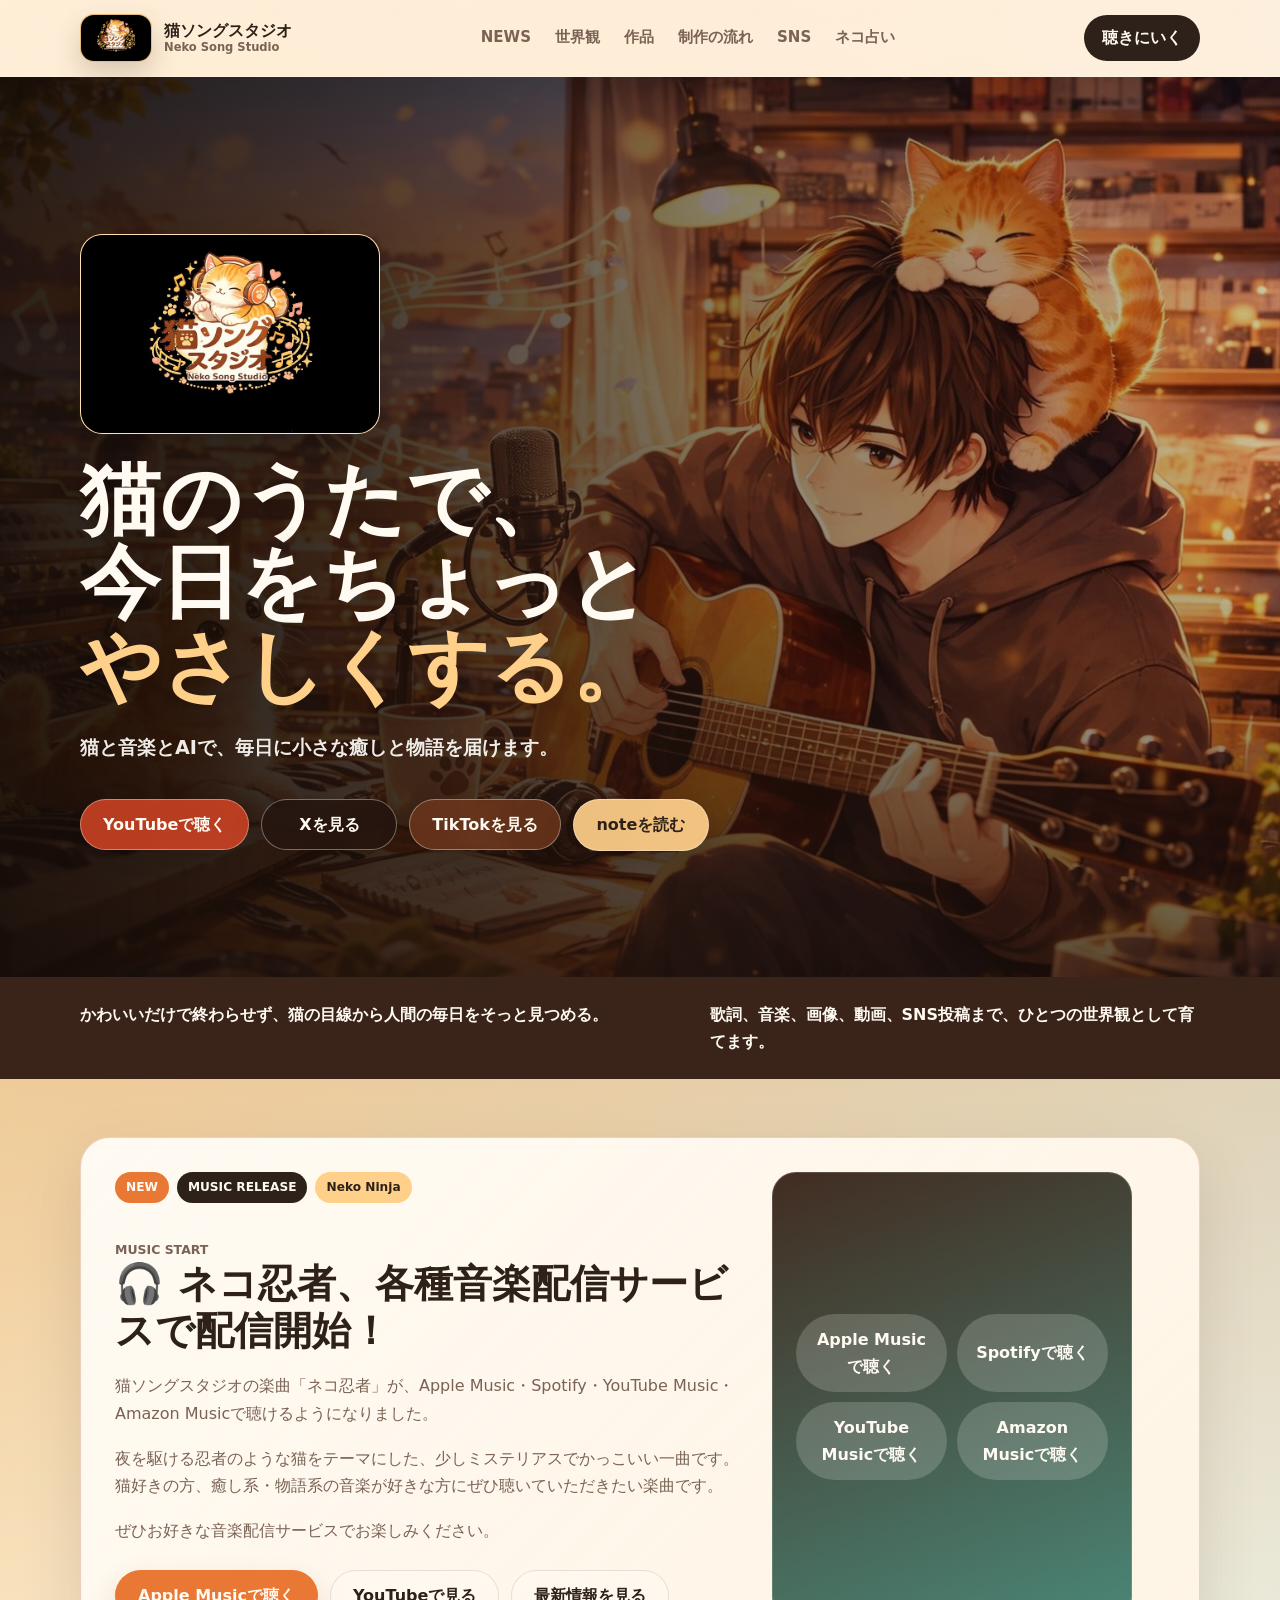
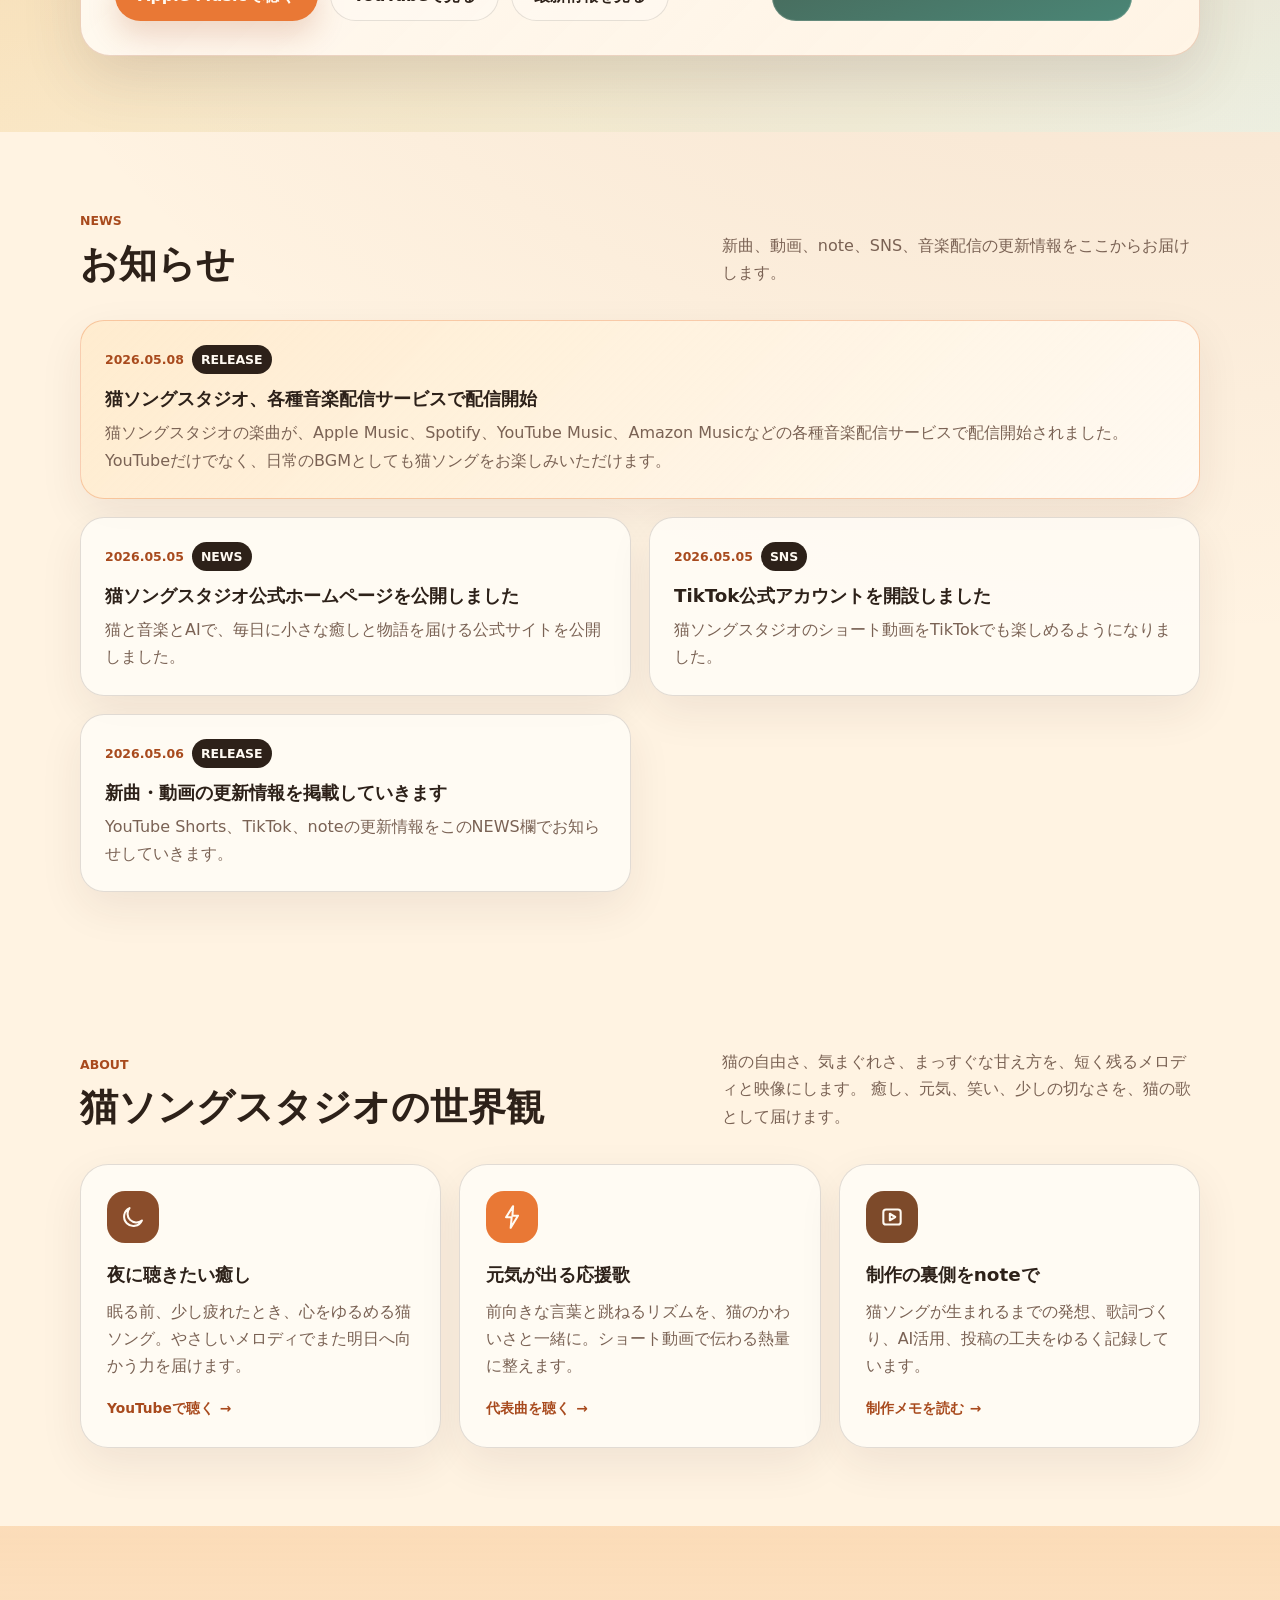
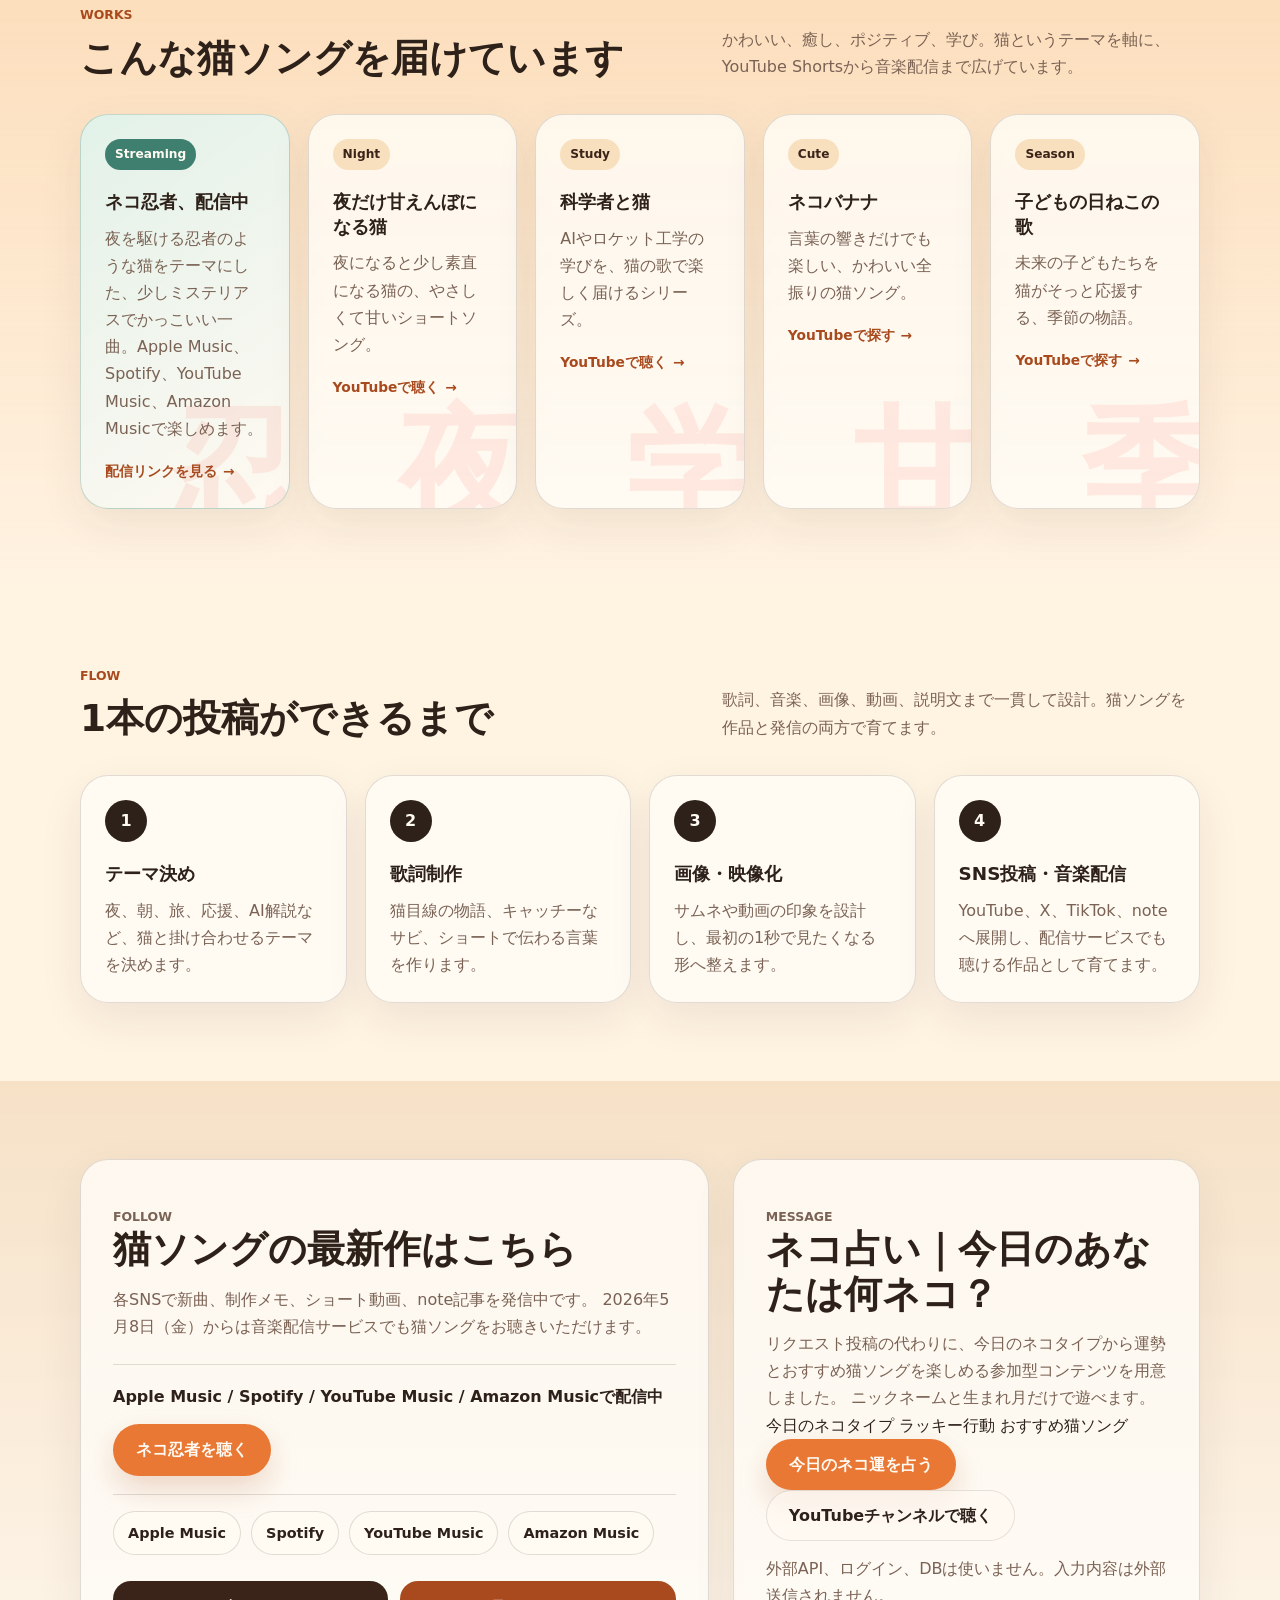
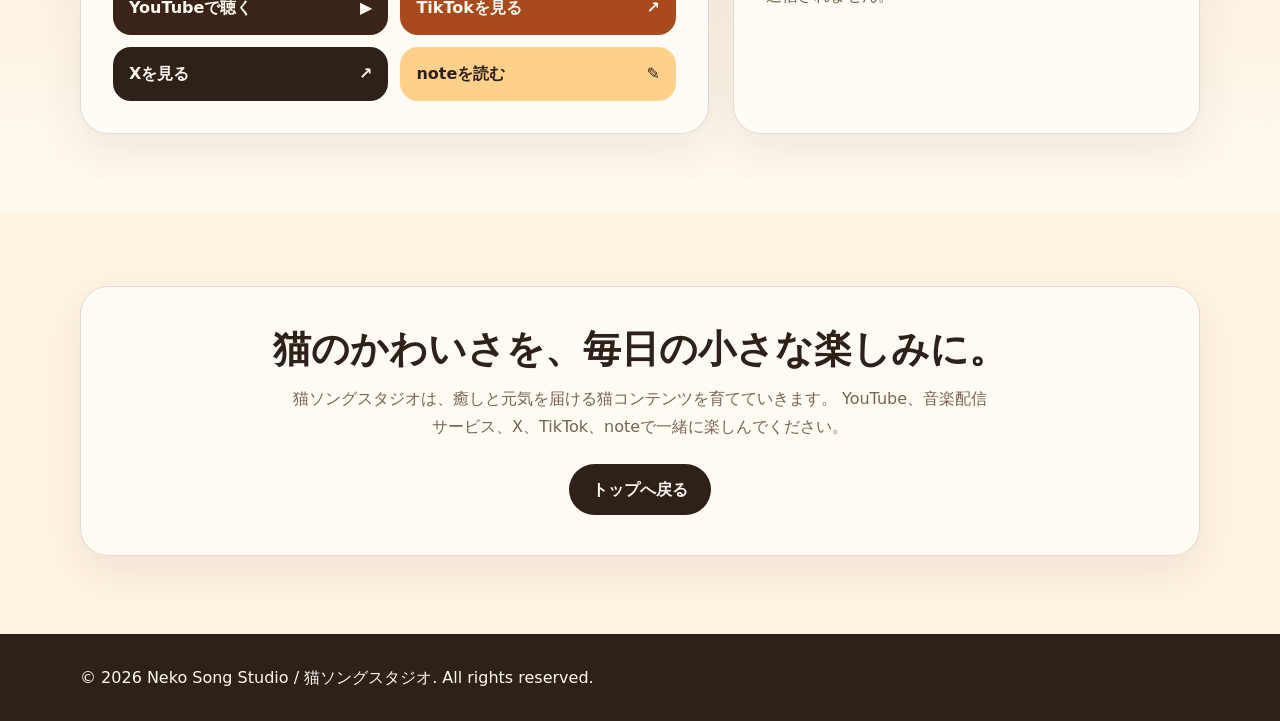
==== commit c7fd8aec: "Replace request form with neko fortune CTA" ====
--- a/index.html
+++ b/index.html
@@ -49,6 +49,7 @@
           <a href="#works">作品</a>
           <a href="#flow">制作の流れ</a>
           <a href="#social">SNS</a>
+          <a href="neko-uranai.html">ネコ占い</a>
         </nav>
         <a class="nav-cta" href="#music-release">聴きにいく</a>
       </div>
@@ -346,36 +347,27 @@
             </div>
           </div>
 
-          <div class="idea-panel">
+                    <div class="idea-panel neko-uranai-panel">
             <p class="section-kicker">MESSAGE</p>
-            <h2>猫ソングのリクエスト投稿</h2>
-            <p>
-              こんな曲をつくってほしい、というテーマや猫ちゃんの性格を送ってください。
-              採用したアイデアは、今後の猫ソング制作のヒントにします。
-            </p>
-            <p>
-              オリジナル猫ソング、店舗・イベント向けPRソング、SNS用ショート動画制作などのご相談も今後受付予定です。
-              まずはやわらかく、アイデアやご相談をお寄せください。
-            </p>
-            <form class="request-form" name="song-request" method="POST" data-netlify="true" netlify-honeypot="bot-field" action="thanks.html">
-              <input type="hidden" name="form-name" value="song-request">
-              <p class="hidden-field">
-                <label>入力しないでください <input name="bot-field"></label>
-              </p>
-              <label class="form-field">
-                お名前
-                <input name="name" type="text" autocomplete="name" placeholder="例: こうへい">
-              </label>
-              <label class="form-field">
-                つくってほしい猫ソング
-                <textarea name="song_request" rows="5" required placeholder="例: 夜だけ甘えんぼになる猫の、眠る前に聴けるやさしい曲をつくってほしい"></textarea>
-              </label>
-              <label class="form-field">
-                連絡先メール
-                <input name="email" type="email" autocomplete="email" placeholder="任意">
-              </label>
-              <button class="request-submit" type="submit">投稿する</button>
-            </form>
+            <h2>ネコ占い｜今日のあなたは何ネコ？</h2>
+            <p>
+              リクエスト投稿の代わりに、今日のネコタイプから運勢とおすすめ猫ソングを楽しめる参加型コンテンツを用意しました。
+              ニックネームと生まれ月だけで遊べます。
+            </p>
+            <div class="fortune-mini-list" aria-label="ネコ占いでわかること">
+              <span>今日のネコタイプ</span>
+              <span>ラッキー行動</span>
+              <span>おすすめ猫ソング</span>
+            </div>
+            <a class="button button-release neko-uranai-cta" href="neko-uranai.html">
+              今日のネコ運を占う
+            </a>
+            <a class="button button-ghost neko-youtube-cta" href="https://www.youtube.com/@nekosong_kouhei" target="_blank" rel="noopener">
+              YouTubeチャンネルで聴く
+            </a>
+            <p class="neko-uranai-note">
+              外部API、ログイン、DBは使いません。入力内容は外部送信されません。
+            </p>
           </div>
         </div>
       </section>
--- a/styles.css
+++ b/styles.css
@@ -6,6 +6,8 @@
   --coral: #e97835;
   --coral-dark: #a84a1d;
   --sun: #ffd08a;
+  --sage: #3f7f6f;
+  --sage-soft: #dff1e7;
   --teal: #8a4d2b;
   --teal-dark: #3a2419;
   --line: rgba(45, 33, 25, 0.14);
@@ -291,6 +293,23 @@
   border-color: rgba(36, 33, 42, 0.08);
 }
 
+.button-release {
+  color: var(--paper-strong);
+  background: var(--coral);
+  box-shadow: 0 14px 30px rgba(168, 74, 29, 0.2);
+}
+
+.button-release:hover,
+.button-release:focus-visible {
+  background: var(--coral-dark);
+}
+
+.button-ghost {
+  color: var(--ink);
+  background: rgba(255, 250, 242, 0.68);
+  border-color: rgba(45, 33, 25, 0.12);
+}
+
 .section {
   padding: 78px 0;
 }
@@ -311,6 +330,129 @@
 .intro-grid p {
   margin: 0;
   font-weight: 800;
+}
+
+.release-section {
+  padding: 58px 0 76px;
+  background:
+    linear-gradient(180deg, rgba(58, 36, 25, 0.08), rgba(255, 243, 226, 0.08)),
+    linear-gradient(135deg, rgba(255, 208, 138, 0.58), rgba(223, 241, 231, 0.58));
+}
+
+.release-card {
+  display: grid;
+  grid-template-columns: minmax(0, 0.95fr) minmax(360px, 0.5fr);
+  gap: 28px;
+  align-items: stretch;
+  padding: 34px;
+  border: 1px solid rgba(168, 74, 29, 0.22);
+  border-radius: 30px;
+  background:
+    linear-gradient(135deg, rgba(255, 250, 242, 0.94), rgba(255, 243, 226, 0.82)),
+    var(--paper-strong);
+  box-shadow: 0 22px 60px rgba(66, 44, 42, 0.14);
+}
+
+.release-copy {
+  display: grid;
+  align-content: center;
+}
+
+.release-labels {
+  display: flex;
+  flex-wrap: wrap;
+  gap: 8px;
+  margin-bottom: 18px;
+}
+
+.release-labels span {
+  display: inline-flex;
+  align-items: center;
+  min-height: 30px;
+  padding: 5px 11px;
+  color: var(--paper-strong);
+  background: var(--ink);
+  border-radius: 999px;
+  font-size: 0.76rem;
+  font-weight: 900;
+}
+
+.release-labels span:first-child {
+  background: var(--coral);
+}
+
+.release-labels span:last-child {
+  color: var(--ink);
+  background: var(--sun);
+}
+
+.release-card h2 {
+  width: min(720px, 100%);
+  margin: 0;
+  font-size: 2.45rem;
+  line-height: 1.2;
+  letter-spacing: 0;
+}
+
+.release-card p {
+  width: min(760px, 100%);
+  margin: 18px 0 0;
+  color: var(--muted);
+}
+
+.release-actions {
+  display: flex;
+  flex-wrap: wrap;
+  gap: 12px;
+  margin-top: 26px;
+}
+
+.release-service-panel {
+  display: grid;
+  grid-template-columns: repeat(2, minmax(0, 1fr));
+  gap: 10px;
+  align-content: center;
+  padding: 24px;
+  color: var(--paper-strong);
+  background:
+    linear-gradient(160deg, rgba(58, 36, 25, 0.96), rgba(63, 127, 111, 0.94));
+  border-radius: 24px;
+  box-shadow: inset 0 0 0 1px rgba(255, 250, 242, 0.15);
+}
+
+.release-service-panel a,
+.release-service-panel strong {
+  display: inline-flex;
+  align-items: center;
+  justify-content: center;
+  text-align: center;
+  min-height: 40px;
+  padding: 8px 13px;
+  border-radius: 999px;
+  background: rgba(255, 250, 242, 0.14);
+  font-weight: 900;
+}
+
+.release-service-panel a {
+  color: inherit;
+  text-decoration: none;
+  transition: background 180ms ease, transform 180ms ease;
+}
+
+.release-service-panel a:hover,
+.release-service-panel a:focus-visible {
+  background: rgba(255, 250, 242, 0.24);
+  transform: translateY(-1px);
+}
+
+.neko-ninja-release .release-service-panel a {
+  min-height: 58px;
+  padding: 12px 14px;
+  background: rgba(255, 250, 242, 0.18);
+}
+
+.release-service-panel strong {
+  color: var(--sun);
 }
 
 .section-warm {
@@ -355,11 +497,63 @@
   color: var(--muted);
 }
 
+.news-list,
 .cards,
 .works,
 .timeline {
   display: grid;
   gap: 18px;
+}
+
+.news-list {
+  grid-template-columns: repeat(2, minmax(0, 1fr));
+}
+
+.news-card {
+  padding: 24px;
+  border: 1px solid var(--line);
+  border-radius: 24px;
+  background: rgba(255, 253, 248, 0.78);
+  box-shadow: 0 16px 44px rgba(66, 44, 42, 0.08);
+}
+
+.news-card-featured {
+  grid-column: 1 / -1;
+  border-color: rgba(233, 120, 53, 0.34);
+  background:
+    linear-gradient(135deg, rgba(255, 208, 138, 0.34), rgba(255, 250, 242, 0.9)),
+    var(--paper-strong);
+}
+
+.news-meta {
+  display: flex;
+  flex-wrap: wrap;
+  gap: 8px;
+  align-items: center;
+  color: var(--coral-dark);
+  font-size: 0.78rem;
+  font-weight: 900;
+}
+
+.news-meta span {
+  display: inline-flex;
+  min-height: 26px;
+  align-items: center;
+  padding: 4px 9px;
+  color: var(--paper-strong);
+  background: var(--ink);
+  border-radius: 999px;
+}
+
+.news-card h3 {
+  margin: 12px 0 8px;
+  font-size: 1.14rem;
+  line-height: 1.38;
+}
+
+.news-card p {
+  margin: 0;
+  color: var(--muted);
 }
 
 .cards {
@@ -455,7 +649,7 @@
 }
 
 .works {
-  grid-template-columns: repeat(4, minmax(0, 1fr));
+  grid-template-columns: repeat(5, minmax(0, 1fr));
 }
 
 .work-card {
@@ -480,6 +674,13 @@
   position: relative;
 }
 
+.streaming-work {
+  border-color: rgba(63, 127, 111, 0.28);
+  background:
+    linear-gradient(145deg, rgba(223, 241, 231, 0.9), rgba(255, 250, 242, 0.88)),
+    var(--paper-strong);
+}
+
 .work-tag {
   display: inline-flex;
   align-items: center;
@@ -492,6 +693,11 @@
   font-weight: 900;
 }
 
+.streaming-work .work-tag {
+  color: var(--paper-strong);
+  background: var(--sage);
+}
+
 .timeline {
   grid-template-columns: repeat(4, minmax(0, 1fr));
 }
@@ -526,6 +732,51 @@
 .idea-panel p,
 .cta-band p {
   margin-top: 14px;
+}
+
+.streaming-note {
+  display: flex;
+  flex-wrap: wrap;
+  gap: 14px;
+  align-items: center;
+  justify-content: space-between;
+  margin-top: 24px;
+  padding: 18px 0;
+  border-top: 1px solid var(--line);
+  border-bottom: 1px solid var(--line);
+}
+
+.streaming-note strong {
+  color: var(--ink);
+}
+
+.service-links {
+  display: flex;
+  flex-wrap: wrap;
+  gap: 10px;
+  margin-top: 16px;
+}
+
+.service-links a {
+  display: inline-flex;
+  align-items: center;
+  justify-content: center;
+  min-height: 42px;
+  padding: 9px 14px;
+  color: var(--ink);
+  background: var(--paper-strong);
+  border: 1px solid var(--line);
+  border-radius: 999px;
+  text-decoration: none;
+  font-size: 0.9rem;
+  font-weight: 900;
+  transition: transform 180ms ease, border-color 180ms ease;
+}
+
+.service-links a:hover,
+.service-links a:focus-visible {
+  border-color: rgba(233, 120, 53, 0.42);
+  transform: translateY(-2px);
 }
 
 .social-list {
@@ -680,6 +931,12 @@
   color: var(--paper-strong);
 }
 
+@media (max-width: 1100px) {
+  .works {
+    grid-template-columns: repeat(3, minmax(0, 1fr));
+  }
+}
+
 @media (max-width: 980px) {
   .nav {
     flex-wrap: wrap;
@@ -700,6 +957,7 @@
 
   .section-head,
   .intro-grid,
+  .release-card,
   .social-grid {
     grid-template-columns: 1fr;
   }
@@ -710,8 +968,13 @@
 
   .cards,
   .works,
-  .timeline {
+  .timeline,
+  .news-list {
     grid-template-columns: repeat(2, minmax(0, 1fr));
+  }
+
+  .news-card-featured {
+    grid-column: 1 / -1;
   }
 }
 
@@ -764,14 +1027,18 @@
 
   .hero-social,
   .hero-social .social-pill,
-  .request-submit {
+  .request-submit,
+  .release-actions .button,
+  .streaming-note .button,
+  .service-links a {
     width: 100%;
   }
 
   .cards,
   .works,
   .timeline,
-  .social-list {
+  .social-list,
+  .news-list {
     grid-template-columns: 1fr;
   }
 
@@ -779,6 +1046,16 @@
     padding: 58px 0;
   }
 
+  .release-section {
+    padding: 36px 0 58px;
+  }
+
+  .release-card {
+    padding: 24px;
+    border-radius: 24px;
+  }
+
+  .release-card h2,
   .section-head h2,
   .social-main h2,
   .idea-panel h2,
@@ -786,6 +1063,12 @@
     font-size: 1.85rem;
   }
 
+  .release-service-panel {
+    grid-template-columns: 1fr;
+    padding: 18px;
+    border-radius: 20px;
+  }
+
   .social-main,
   .idea-panel,
   .cta-band {
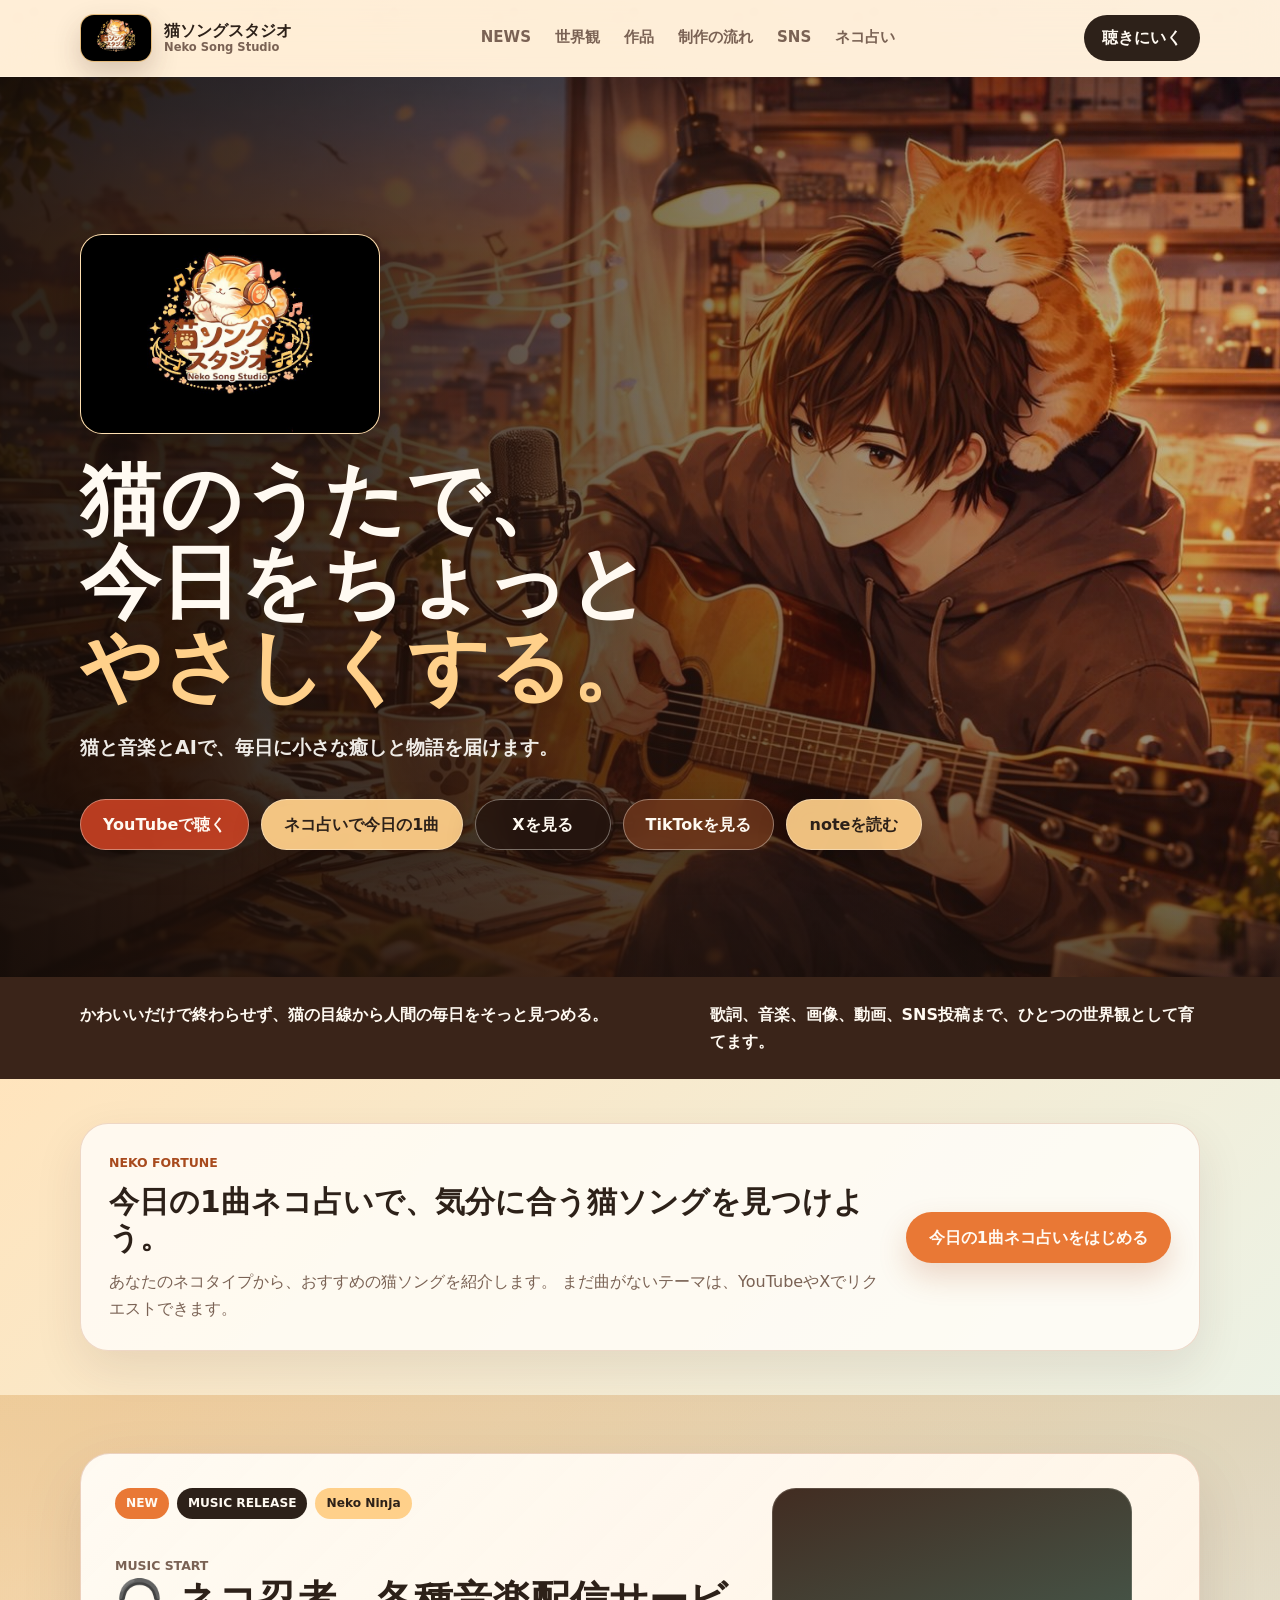
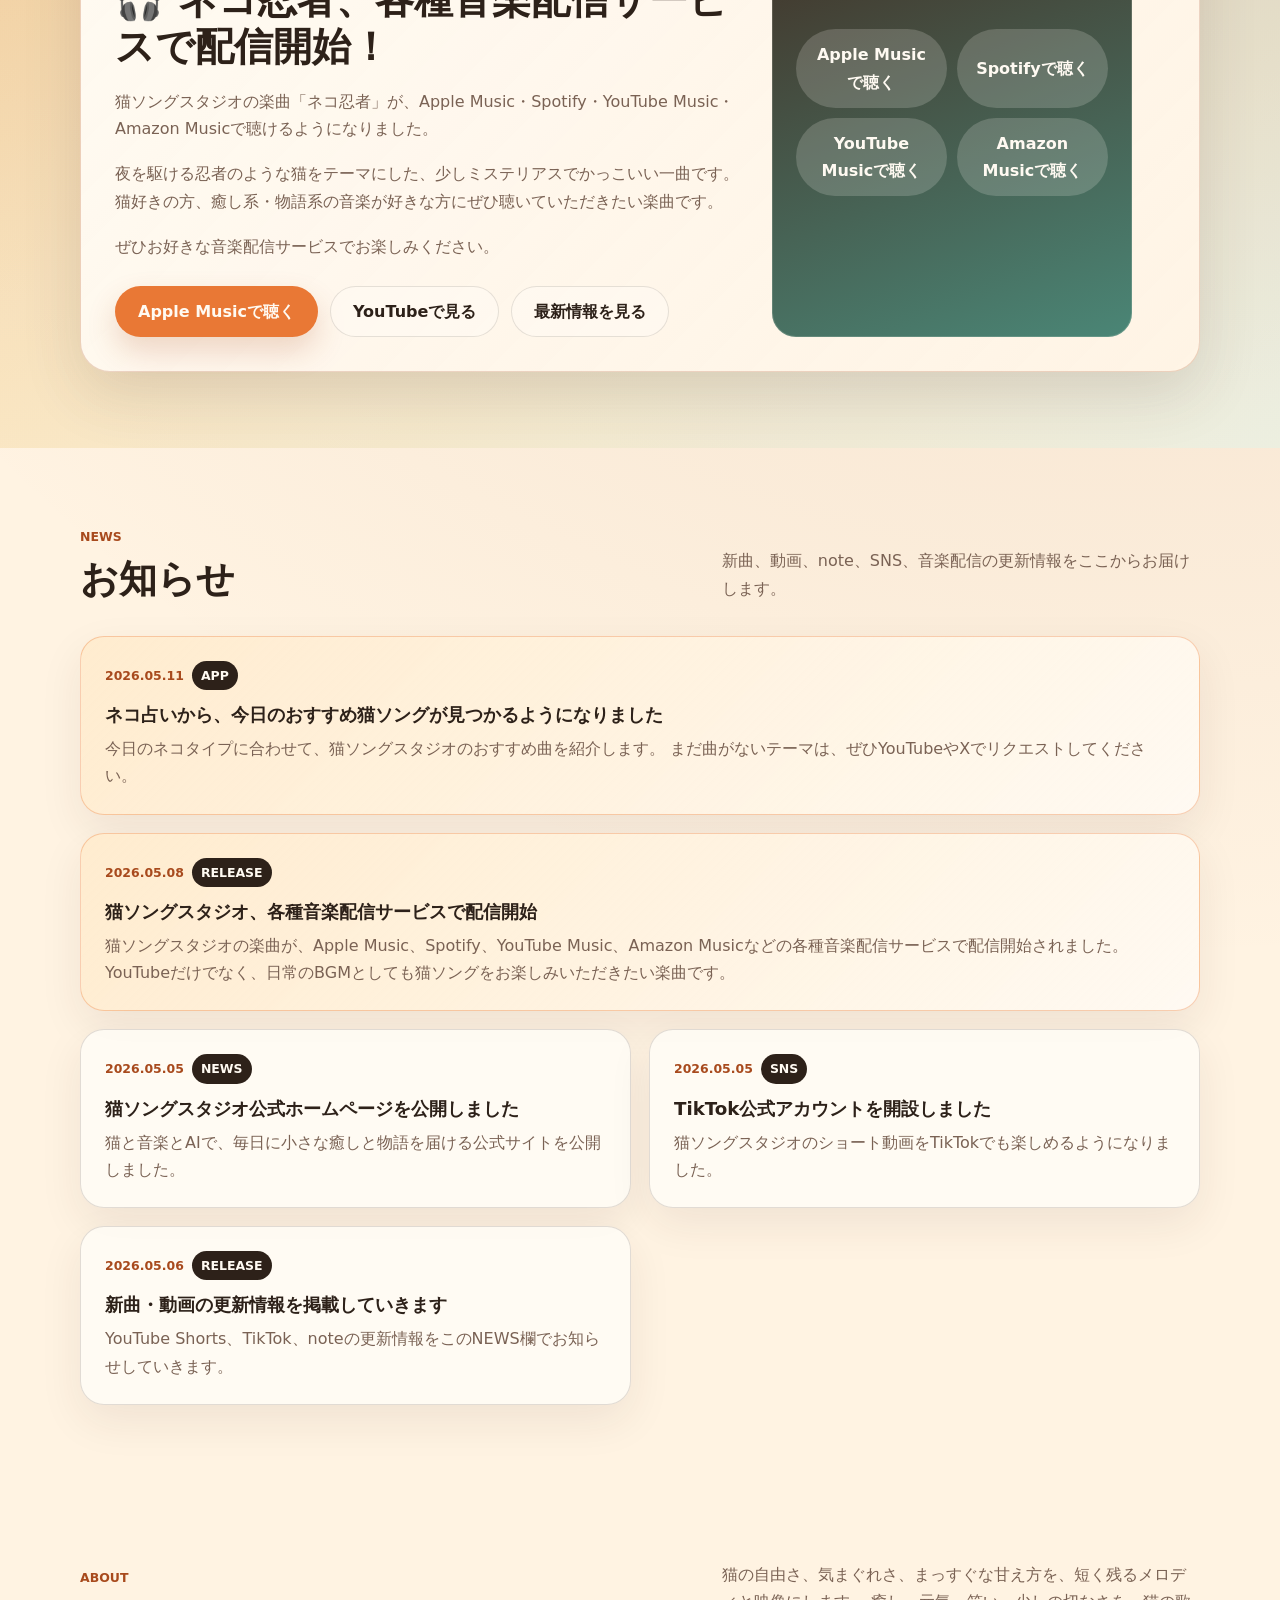
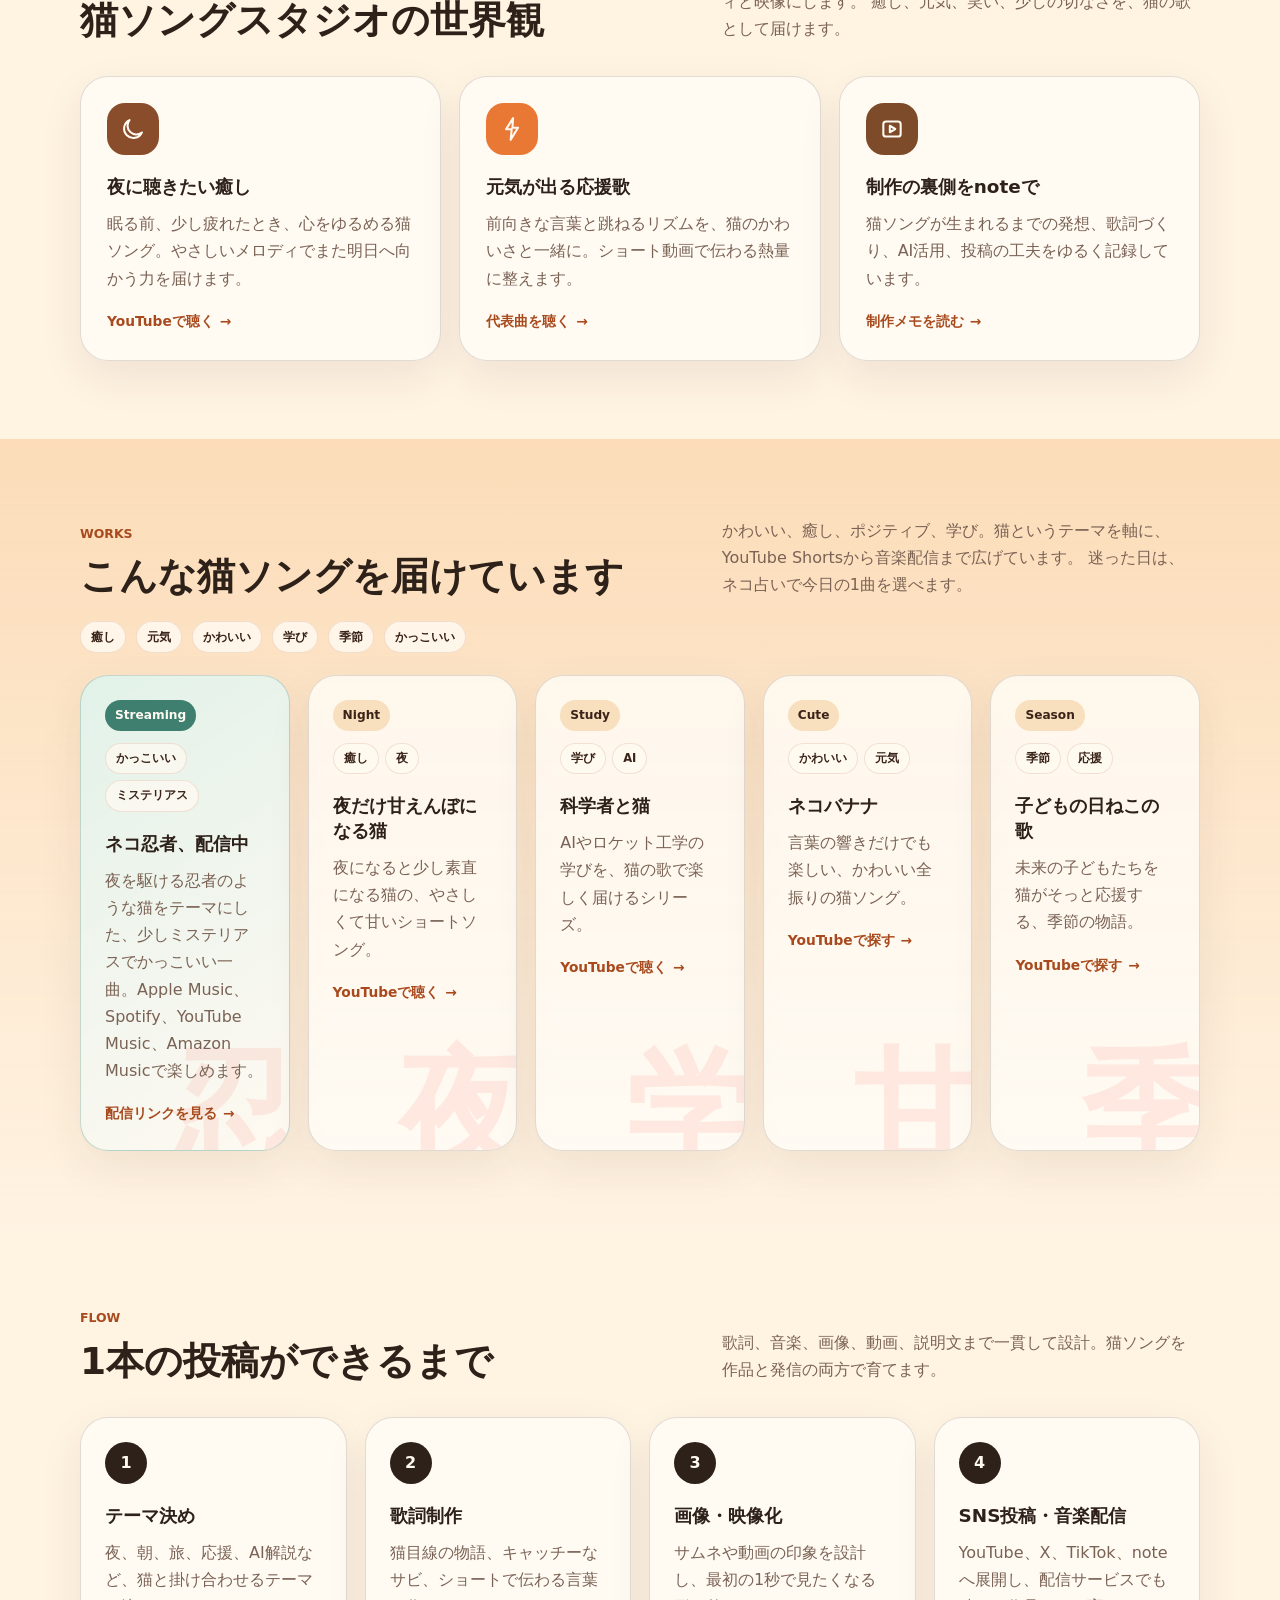
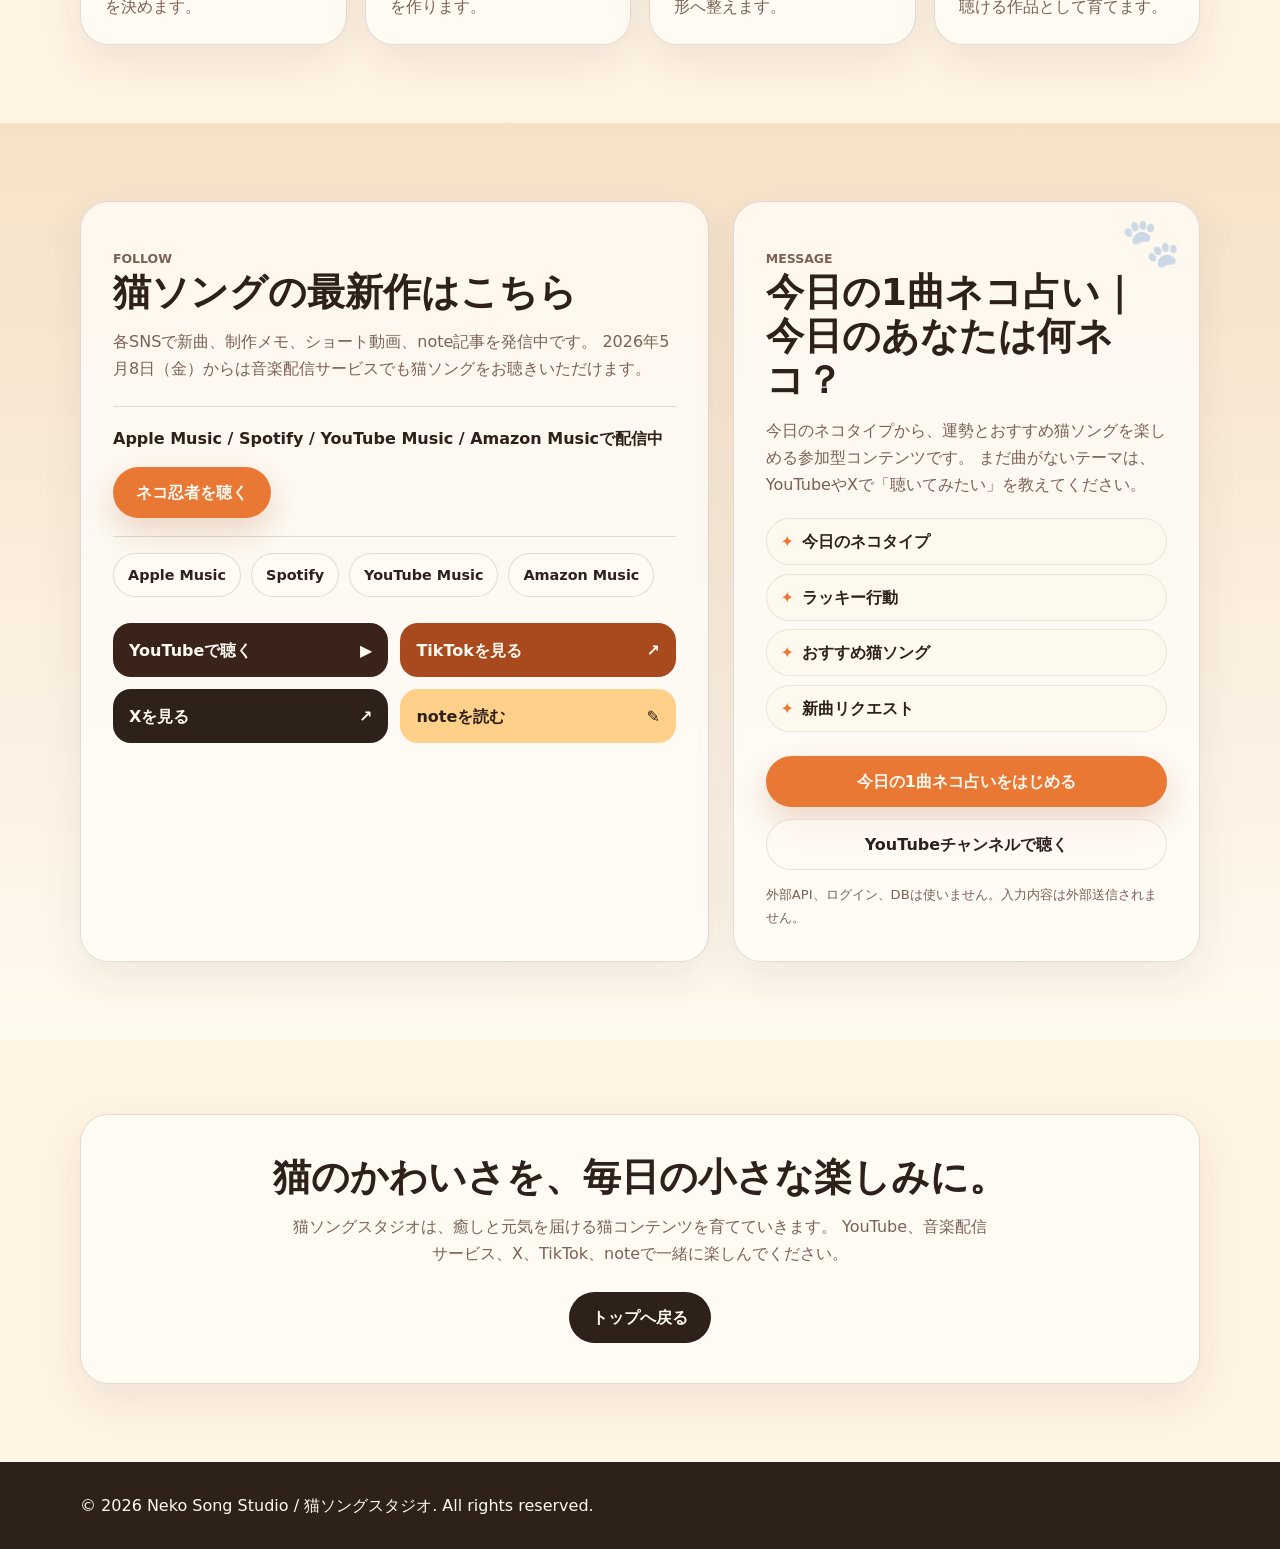
==== commit 27e5b5c4: "Improve neko fortune song discovery flow" ====
--- a/index.html
+++ b/index.html
@@ -86,6 +86,7 @@
           </p>
           <div class="hero-social" aria-label="猫ソングスタジオのSNSリンク">
             <a class="social-pill youtube" href="https://www.youtube.com/@nekosong_kouhei" target="_blank" rel="noopener" aria-label="YouTubeで猫ソングを聴く">YouTubeで聴く</a>
+            <a class="social-pill fortune" href="neko-uranai.html" aria-label="ネコ占いで今日のおすすめ猫ソングを見つける">ネコ占いで今日の1曲</a>
             <a class="social-pill x" href="https://x.com/nakama_kohei" target="_blank" rel="noopener" aria-label="Xで猫ソングスタジオを見る">Xを見る</a>
             <a class="social-pill tiktok" href="https://www.tiktok.com/@nekosongstudio?_r=1&amp;_t=ZS-967YotwKjua" target="_blank" rel="noopener" aria-label="TikTokで猫ソングを見る">TikTokを見る</a>
             <a class="social-pill note" href="https://note.com/nakama_kohei" target="_blank" rel="noopener" aria-label="noteで猫ソングスタジオの記事を読む">noteを読む</a>
@@ -97,6 +98,20 @@
         <div class="container intro-grid">
           <p>かわいいだけで終わらせず、猫の目線から人間の毎日をそっと見つめる。</p>
           <p>歌詞、音楽、画像、動画、SNS投稿まで、ひとつの世界観として育てます。</p>
+        </div>
+      </section>
+
+      <section class="section fortune-entry-section" aria-labelledby="fortune-entry-title">
+        <div class="container fortune-entry-card">
+          <div>
+            <p class="section-kicker">NEKO FORTUNE</p>
+            <h2 id="fortune-entry-title">今日の1曲ネコ占いで、気分に合う猫ソングを見つけよう。</h2>
+            <p>
+              あなたのネコタイプから、おすすめの猫ソングを紹介します。
+              まだ曲がないテーマは、YouTubeやXでリクエストできます。
+            </p>
+          </div>
+          <a class="button button-release" href="neko-uranai.html">今日の1曲ネコ占いをはじめる</a>
         </div>
       </section>
 
@@ -150,13 +165,24 @@
           <div class="news-list">
             <article class="news-card news-card-featured">
               <div class="news-meta">
+                <time datetime="2026-05-11">2026.05.11</time>
+                <span>APP</span>
+              </div>
+              <h3>ネコ占いから、今日のおすすめ猫ソングが見つかるようになりました</h3>
+              <p>
+                今日のネコタイプに合わせて、猫ソングスタジオのおすすめ曲を紹介します。
+                まだ曲がないテーマは、ぜひYouTubeやXでリクエストしてください。
+              </p>
+            </article>
+            <article class="news-card news-card-featured">
+              <div class="news-meta">
                 <time datetime="2026-05-08">2026.05.08</time>
                 <span>RELEASE</span>
               </div>
               <h3>猫ソングスタジオ、各種音楽配信サービスで配信開始</h3>
               <p>
                 猫ソングスタジオの楽曲が、Apple Music、Spotify、YouTube Music、Amazon Musicなどの各種音楽配信サービスで配信開始されました。
-                YouTubeだけでなく、日常のBGMとしても猫ソングをお楽しみいただけます。
+                YouTubeだけでなく、日常のBGMとしても猫ソングをお楽しみいただきたい楽曲です。
               </p>
             </article>
             <article class="news-card">
@@ -245,36 +271,66 @@
             </div>
             <p class="section-desc">
               かわいい、癒し、ポジティブ、学び。猫というテーマを軸に、YouTube Shortsから音楽配信まで広げています。
-            </p>
+              迷った日は、ネコ占いで今日の1曲を選べます。
+            </p>
+          </div>
+
+          <div class="mood-tags" aria-label="気分タグ">
+            <span>癒し</span>
+            <span>元気</span>
+            <span>かわいい</span>
+            <span>学び</span>
+            <span>季節</span>
+            <span>かっこいい</span>
           </div>
 
           <div class="works">
             <a class="work-card linked-card streaming-work" href="#music-release" data-mark="忍" aria-label="ネコ忍者の配信リンクを見る">
               <span class="work-tag">Streaming</span>
+              <div class="work-moods" aria-label="気分タグ">
+                <span>かっこいい</span>
+                <span>ミステリアス</span>
+              </div>
               <h3>ネコ忍者、配信中</h3>
               <p>夜を駆ける忍者のような猫をテーマにした、少しミステリアスでかっこいい一曲。Apple Music、Spotify、YouTube Music、Amazon Musicで楽しめます。</p>
               <span class="card-link-label">配信リンクを見る</span>
             </a>
             <a class="work-card linked-card" href="https://youtu.be/XkligCLwXvM" target="_blank" rel="noopener" data-mark="夜" aria-label="猫は知っているをYouTubeで聴く">
               <span class="work-tag">Night</span>
+              <div class="work-moods" aria-label="気分タグ">
+                <span>癒し</span>
+                <span>夜</span>
+              </div>
               <h3>夜だけ甘えんぼになる猫</h3>
               <p>夜になると少し素直になる猫の、やさしくて甘いショートソング。</p>
               <span class="card-link-label">YouTubeで聴く</span>
             </a>
             <a class="work-card linked-card" href="https://youtu.be/eM5e73EmU8s" target="_blank" rel="noopener" data-mark="学" aria-label="猫とAIのシリーズをYouTubeで聴く">
               <span class="work-tag">Study</span>
+              <div class="work-moods" aria-label="気分タグ">
+                <span>学び</span>
+                <span>AI</span>
+              </div>
               <h3>科学者と猫</h3>
               <p>AIやロケット工学の学びを、猫の歌で楽しく届けるシリーズ。</p>
               <span class="card-link-label">YouTubeで聴く</span>
             </a>
             <a class="work-card linked-card" href="https://www.youtube.com/@nekosong_kouhei/search?query=%E3%83%8D%E3%82%B3%E3%83%90%E3%83%8A%E3%83%8A" target="_blank" rel="noopener" data-mark="甘" aria-label="ネコバナナをYouTubeで探す">
               <span class="work-tag">Cute</span>
+              <div class="work-moods" aria-label="気分タグ">
+                <span>かわいい</span>
+                <span>元気</span>
+              </div>
               <h3>ネコバナナ</h3>
               <p>言葉の響きだけでも楽しい、かわいい全振りの猫ソング。</p>
               <span class="card-link-label">YouTubeで探す</span>
             </a>
             <a class="work-card linked-card" href="https://www.youtube.com/@nekosong_kouhei/search?query=%E5%AD%90%E3%81%A9%E3%82%82%E3%81%AE%E6%97%A5" target="_blank" rel="noopener" data-mark="季" aria-label="子どもの日ねこの歌をYouTubeで探す">
               <span class="work-tag">Season</span>
+              <div class="work-moods" aria-label="気分タグ">
+                <span>季節</span>
+                <span>応援</span>
+              </div>
               <h3>子どもの日ねこの歌</h3>
               <p>未来の子どもたちを猫がそっと応援する、季節の物語。</p>
               <span class="card-link-label">YouTubeで探す</span>
@@ -349,18 +405,19 @@
 
                     <div class="idea-panel neko-uranai-panel">
             <p class="section-kicker">MESSAGE</p>
-            <h2>ネコ占い｜今日のあなたは何ネコ？</h2>
-            <p>
-              リクエスト投稿の代わりに、今日のネコタイプから運勢とおすすめ猫ソングを楽しめる参加型コンテンツを用意しました。
-              ニックネームと生まれ月だけで遊べます。
+            <h2>今日の1曲ネコ占い｜今日のあなたは何ネコ？</h2>
+            <p>
+              今日のネコタイプから、運勢とおすすめ猫ソングを楽しめる参加型コンテンツです。
+              まだ曲がないテーマは、YouTubeやXで「聴いてみたい」を教えてください。
             </p>
             <div class="fortune-mini-list" aria-label="ネコ占いでわかること">
               <span>今日のネコタイプ</span>
               <span>ラッキー行動</span>
               <span>おすすめ猫ソング</span>
+              <span>新曲リクエスト</span>
             </div>
             <a class="button button-release neko-uranai-cta" href="neko-uranai.html">
-              今日のネコ運を占う
+              今日の1曲ネコ占いをはじめる
             </a>
             <a class="button button-ghost neko-youtube-cta" href="https://www.youtube.com/@nekosong_kouhei" target="_blank" rel="noopener">
               YouTubeチャンネルで聴く
--- a/styles.css
+++ b/styles.css
@@ -274,6 +274,11 @@
   background: rgba(215, 70, 38, 0.84);
 }
 
+.social-pill.fortune {
+  color: var(--ink);
+  background: rgba(255, 208, 138, 0.94);
+}
+
 .social-pill.x {
   background: rgba(36, 21, 15, 0.84);
 }
@@ -330,6 +335,42 @@
 .intro-grid p {
   margin: 0;
   font-weight: 800;
+}
+
+.fortune-entry-section {
+  padding: 44px 0;
+  background:
+    linear-gradient(135deg, rgba(255, 208, 138, 0.42), rgba(223, 241, 231, 0.58)),
+    var(--paper);
+}
+
+.fortune-entry-card {
+  display: grid;
+  grid-template-columns: minmax(0, 1fr) auto;
+  gap: 24px;
+  align-items: center;
+  padding: 28px;
+  border: 1px solid rgba(168, 74, 29, 0.2);
+  border-radius: 28px;
+  background: rgba(255, 253, 248, 0.84);
+  box-shadow: 0 18px 48px rgba(66, 44, 42, 0.1);
+}
+
+.fortune-entry-card h2 {
+  margin: 0;
+  font-size: 1.85rem;
+  line-height: 1.22;
+  letter-spacing: 0;
+}
+
+.fortune-entry-card p:not(.section-kicker) {
+  margin: 12px 0 0;
+  color: var(--muted);
+}
+
+.fortune-entry-card .button {
+  min-width: 260px;
+  align-self: center;
 }
 
 .release-section {
@@ -652,6 +693,27 @@
   grid-template-columns: repeat(5, minmax(0, 1fr));
 }
 
+.mood-tags {
+  display: flex;
+  flex-wrap: wrap;
+  gap: 10px;
+  margin: -12px 0 22px;
+}
+
+.mood-tags span,
+.work-moods span {
+  display: inline-flex;
+  align-items: center;
+  min-height: 30px;
+  border: 1px solid rgba(168, 74, 29, 0.14);
+  border-radius: 999px;
+  background: rgba(255, 250, 242, 0.82);
+  color: var(--teal-dark);
+  padding: 5px 10px;
+  font-size: 0.76rem;
+  font-weight: 900;
+}
+
 .work-card {
   position: relative;
   min-height: 270px;
@@ -696,6 +758,19 @@
 .streaming-work .work-tag {
   color: var(--paper-strong);
   background: var(--sage);
+}
+
+.work-moods {
+  display: flex;
+  flex-wrap: wrap;
+  gap: 6px;
+  margin-top: 12px;
+}
+
+.work-moods span {
+  min-height: 28px;
+  background: rgba(255, 250, 242, 0.72);
+  font-size: 0.72rem;
 }
 
 .timeline {
@@ -957,6 +1032,7 @@
 
   .section-head,
   .intro-grid,
+  .fortune-entry-card,
   .release-card,
   .social-grid {
     grid-template-columns: 1fr;
@@ -1028,6 +1104,7 @@
   .hero-social,
   .hero-social .social-pill,
   .request-submit,
+  .fortune-entry-card .button,
   .release-actions .button,
   .streaming-note .button,
   .service-links a {
@@ -1055,6 +1132,19 @@
     border-radius: 24px;
   }
 
+  .fortune-entry-section {
+    padding: 34px 0;
+  }
+
+  .fortune-entry-card {
+    padding: 22px;
+    border-radius: 22px;
+  }
+
+  .fortune-entry-card h2 {
+    font-size: 1.55rem;
+  }
+
   .release-card h2,
   .section-head h2,
   .social-main h2,
@@ -1076,3 +1166,61 @@
     border-radius: 24px;
   }
 }
+/* Neko Uranai replacement panel */
+.neko-uranai-panel {
+  position: relative;
+  overflow: hidden;
+}
+
+.neko-uranai-panel::after {
+  content: "🐾";
+  position: absolute;
+  right: 18px;
+  top: 16px;
+  color: rgba(231, 126, 89, 0.22);
+  font-size: 3rem;
+  line-height: 1;
+  pointer-events: none;
+}
+
+.fortune-mini-list {
+  display: grid;
+  gap: 0.55rem;
+  margin: 1.25rem 0;
+}
+
+.fortune-mini-list span {
+  display: flex;
+  align-items: center;
+  gap: 0.5rem;
+  min-height: 42px;
+  border: 1px solid rgba(119, 74, 45, 0.12);
+  border-radius: 999px;
+  background: rgba(255, 249, 239, 0.78);
+  color: var(--ink);
+  font-weight: 700;
+  padding: 0.55rem 0.85rem;
+}
+
+.fortune-mini-list span::before {
+  content: "✦";
+  color: var(--coral);
+}
+
+.neko-uranai-cta {
+  width: 100%;
+  justify-content: center;
+  margin-top: 0.25rem;
+}
+
+.neko-youtube-cta {
+  width: 100%;
+  justify-content: center;
+  margin-top: 0.75rem;
+}
+
+.neko-uranai-note {
+  margin: 0.8rem 0 0;
+  color: var(--muted);
+  font-size: 0.82rem;
+}
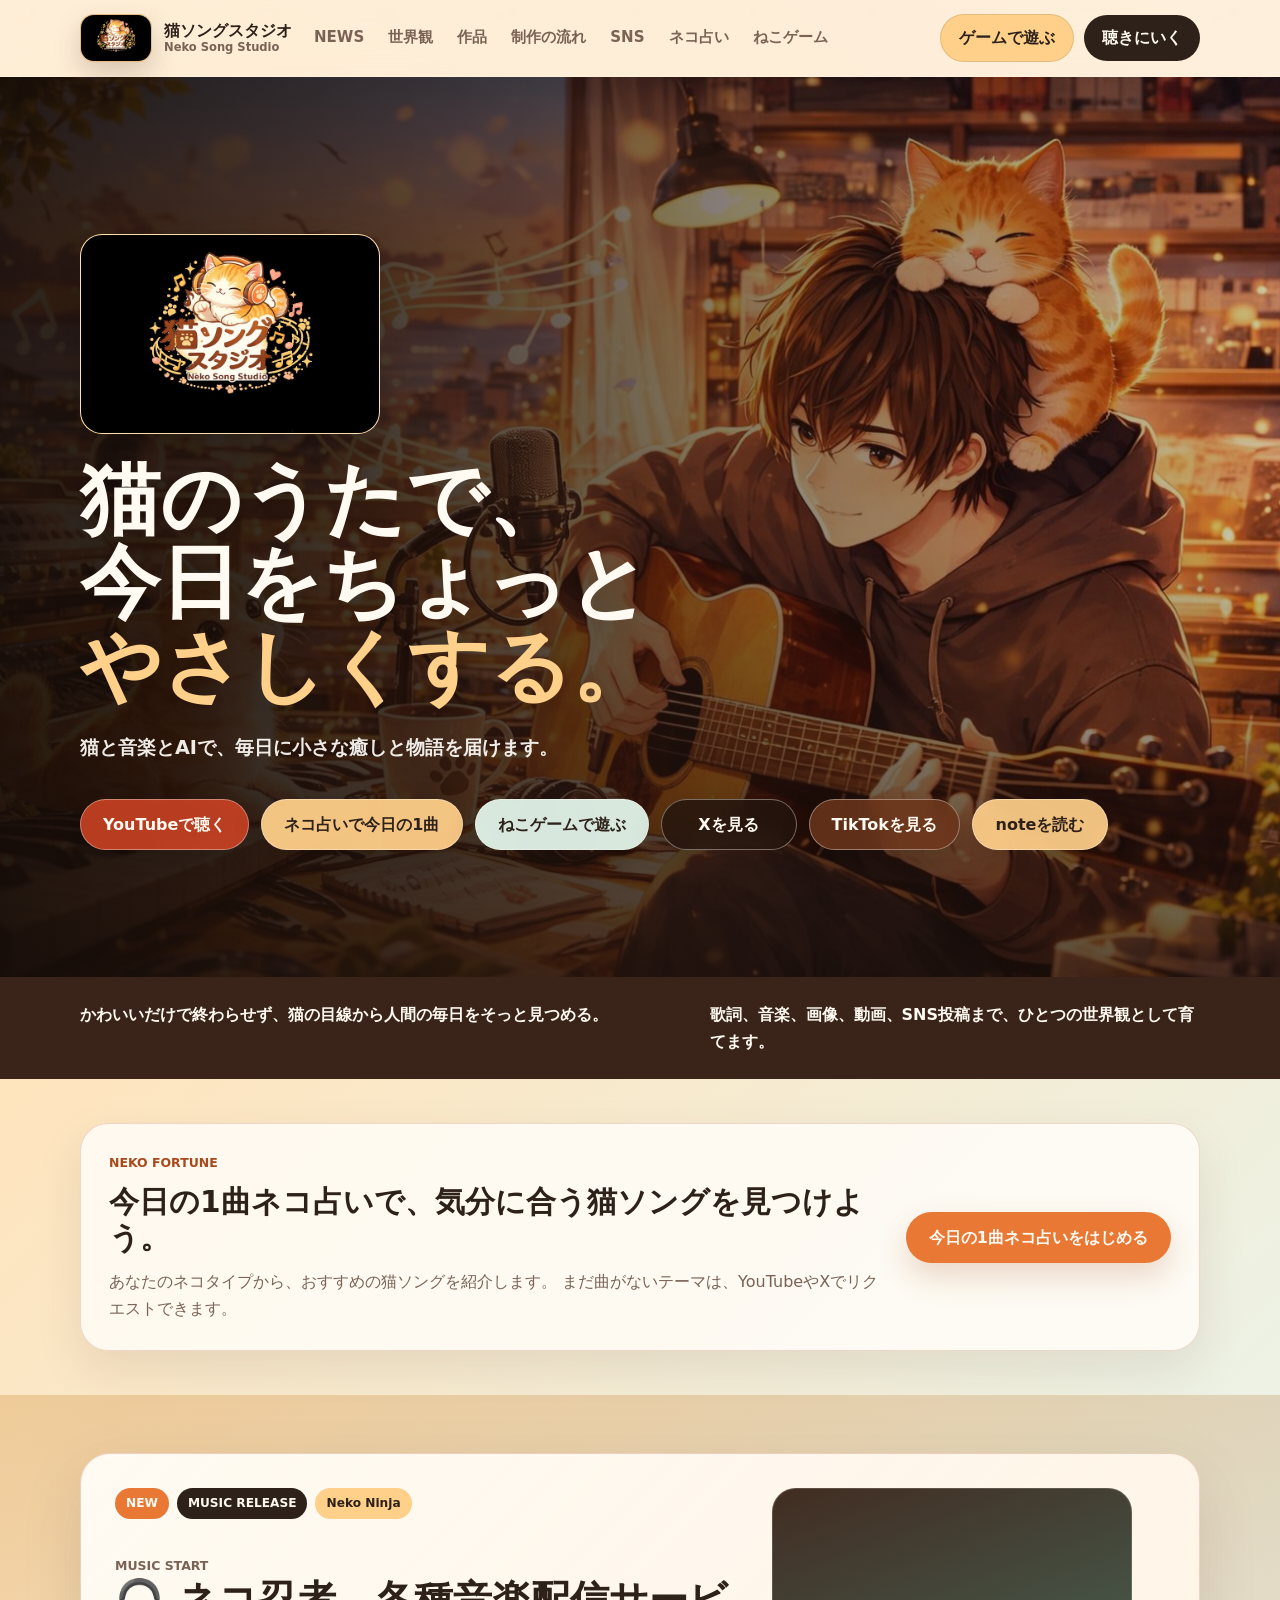
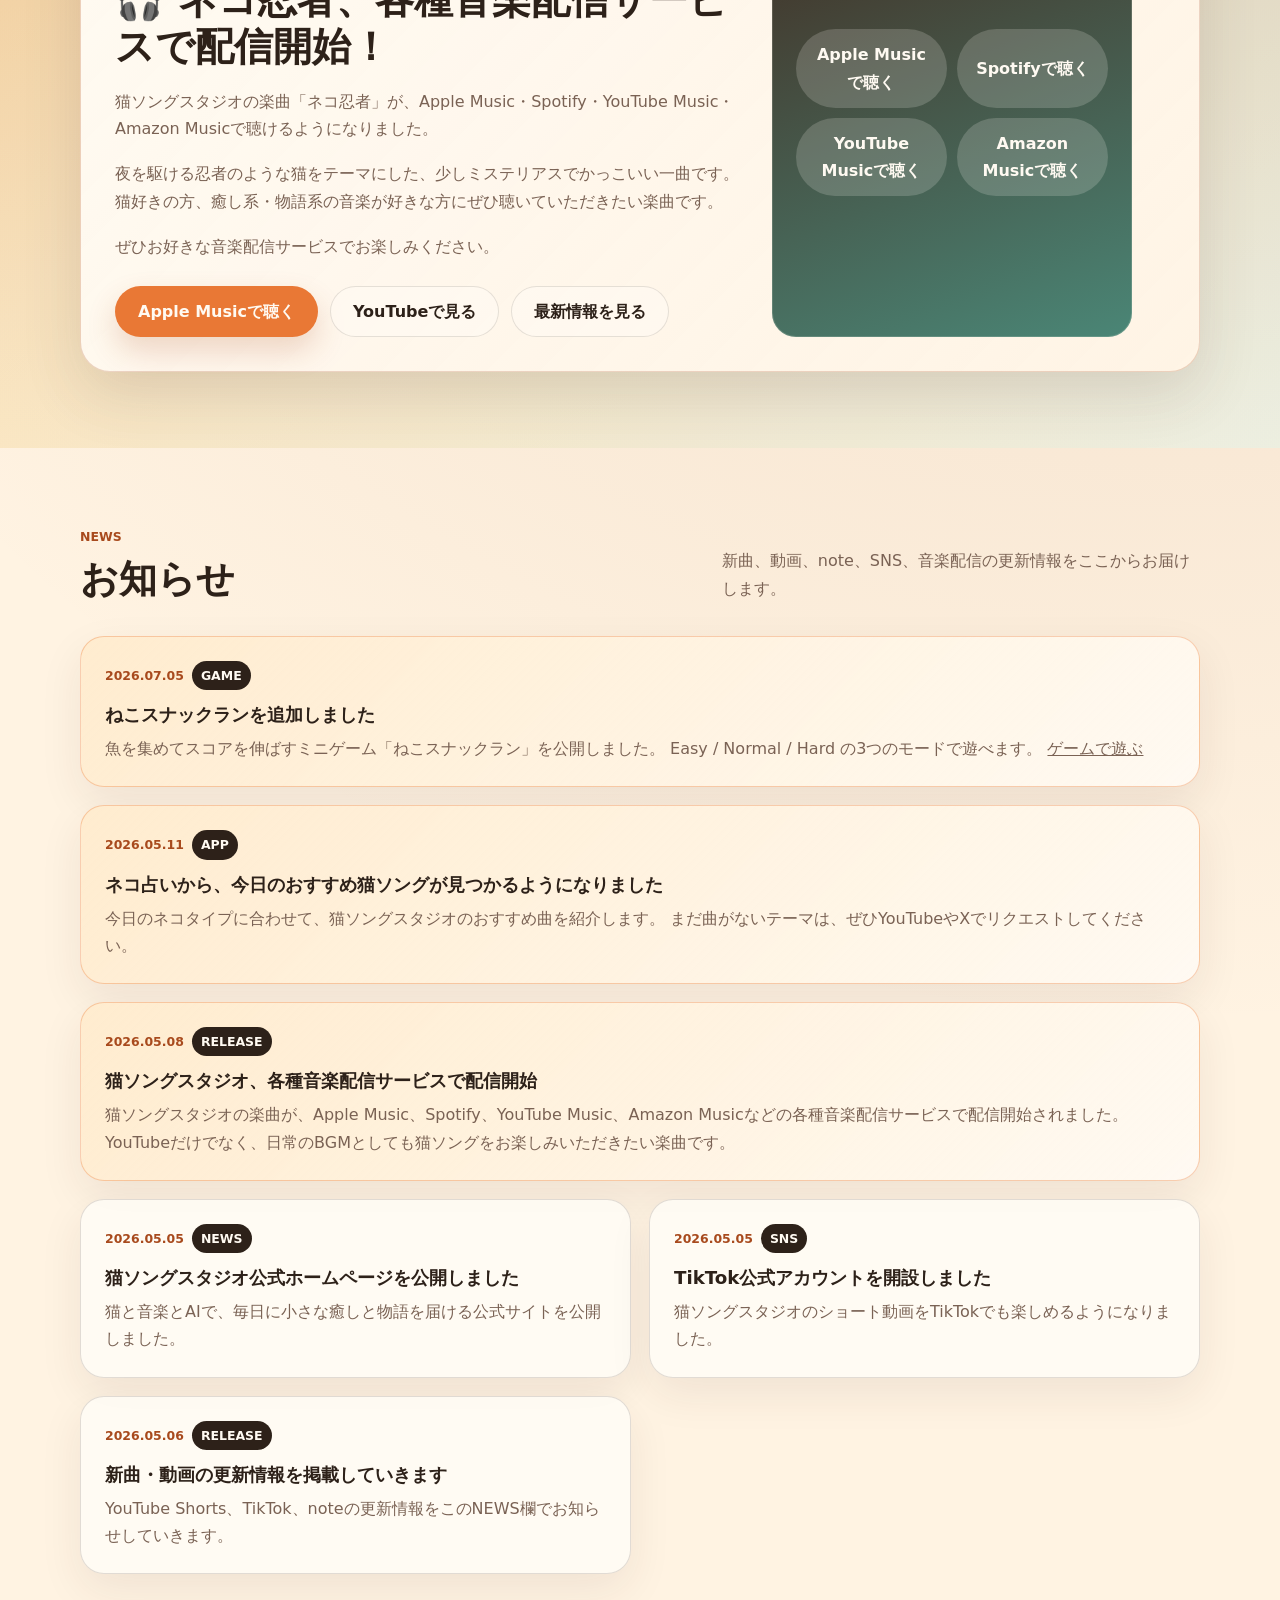
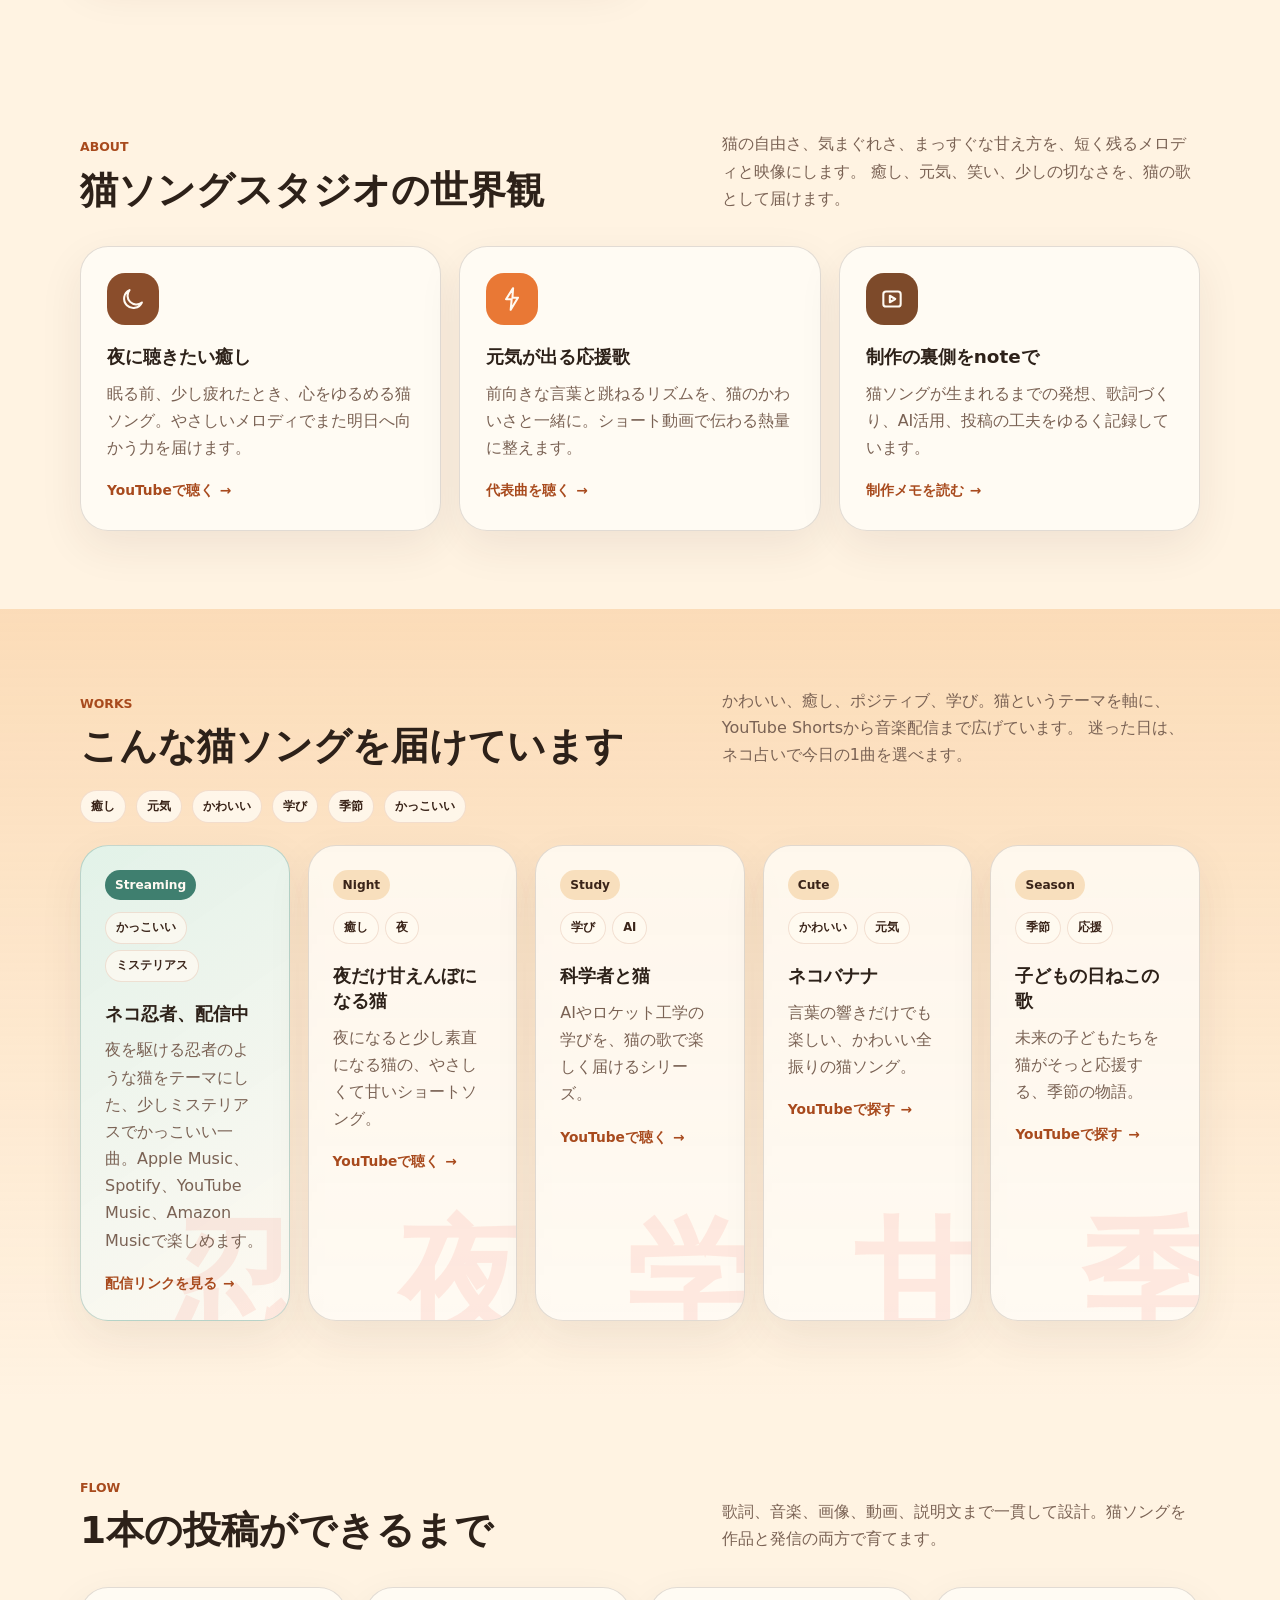
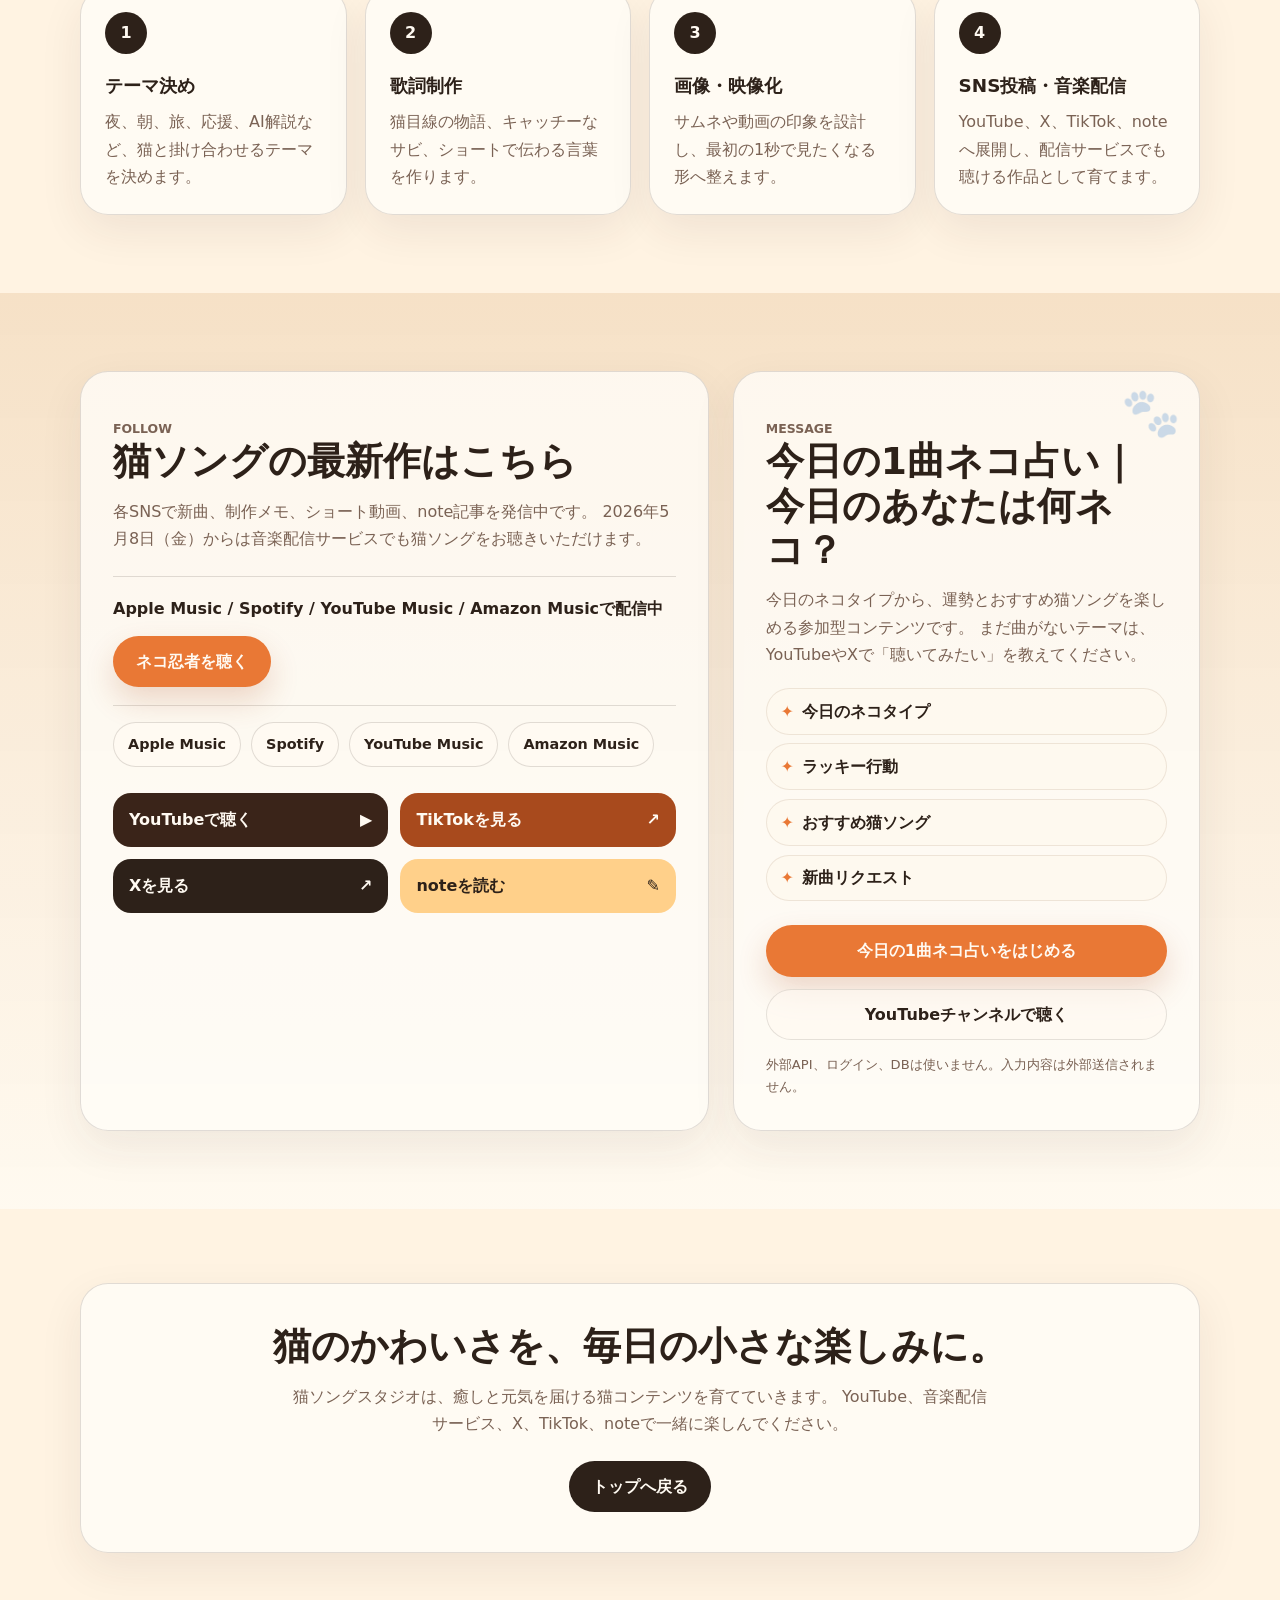
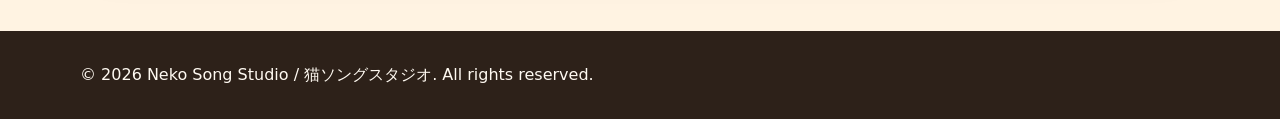
==== commit c30eda88: "Add cat snack run news to homepage" ====
--- a/index.html
+++ b/index.html
@@ -165,6 +165,18 @@
           <div class="news-list">
             <article class="news-card news-card-featured">
               <div class="news-meta">
+                <time datetime="2026-07-05">2026.07.05</time>
+                <span>GAME</span>
+              </div>
+              <h3>ねこスナックランを追加しました</h3>
+              <p>
+                魚を集めてスコアを伸ばすミニゲーム「ねこスナックラン」を公開しました。
+                Easy / Normal / Hard の3つのモードで遊べます。
+                <a href="cat-game/index.html">ゲームで遊ぶ</a>
+              </p>
+            </article>
+            <article class="news-card news-card-featured">
+              <div class="news-meta">
                 <time datetime="2026-05-11">2026.05.11</time>
                 <span>APP</span>
               </div>
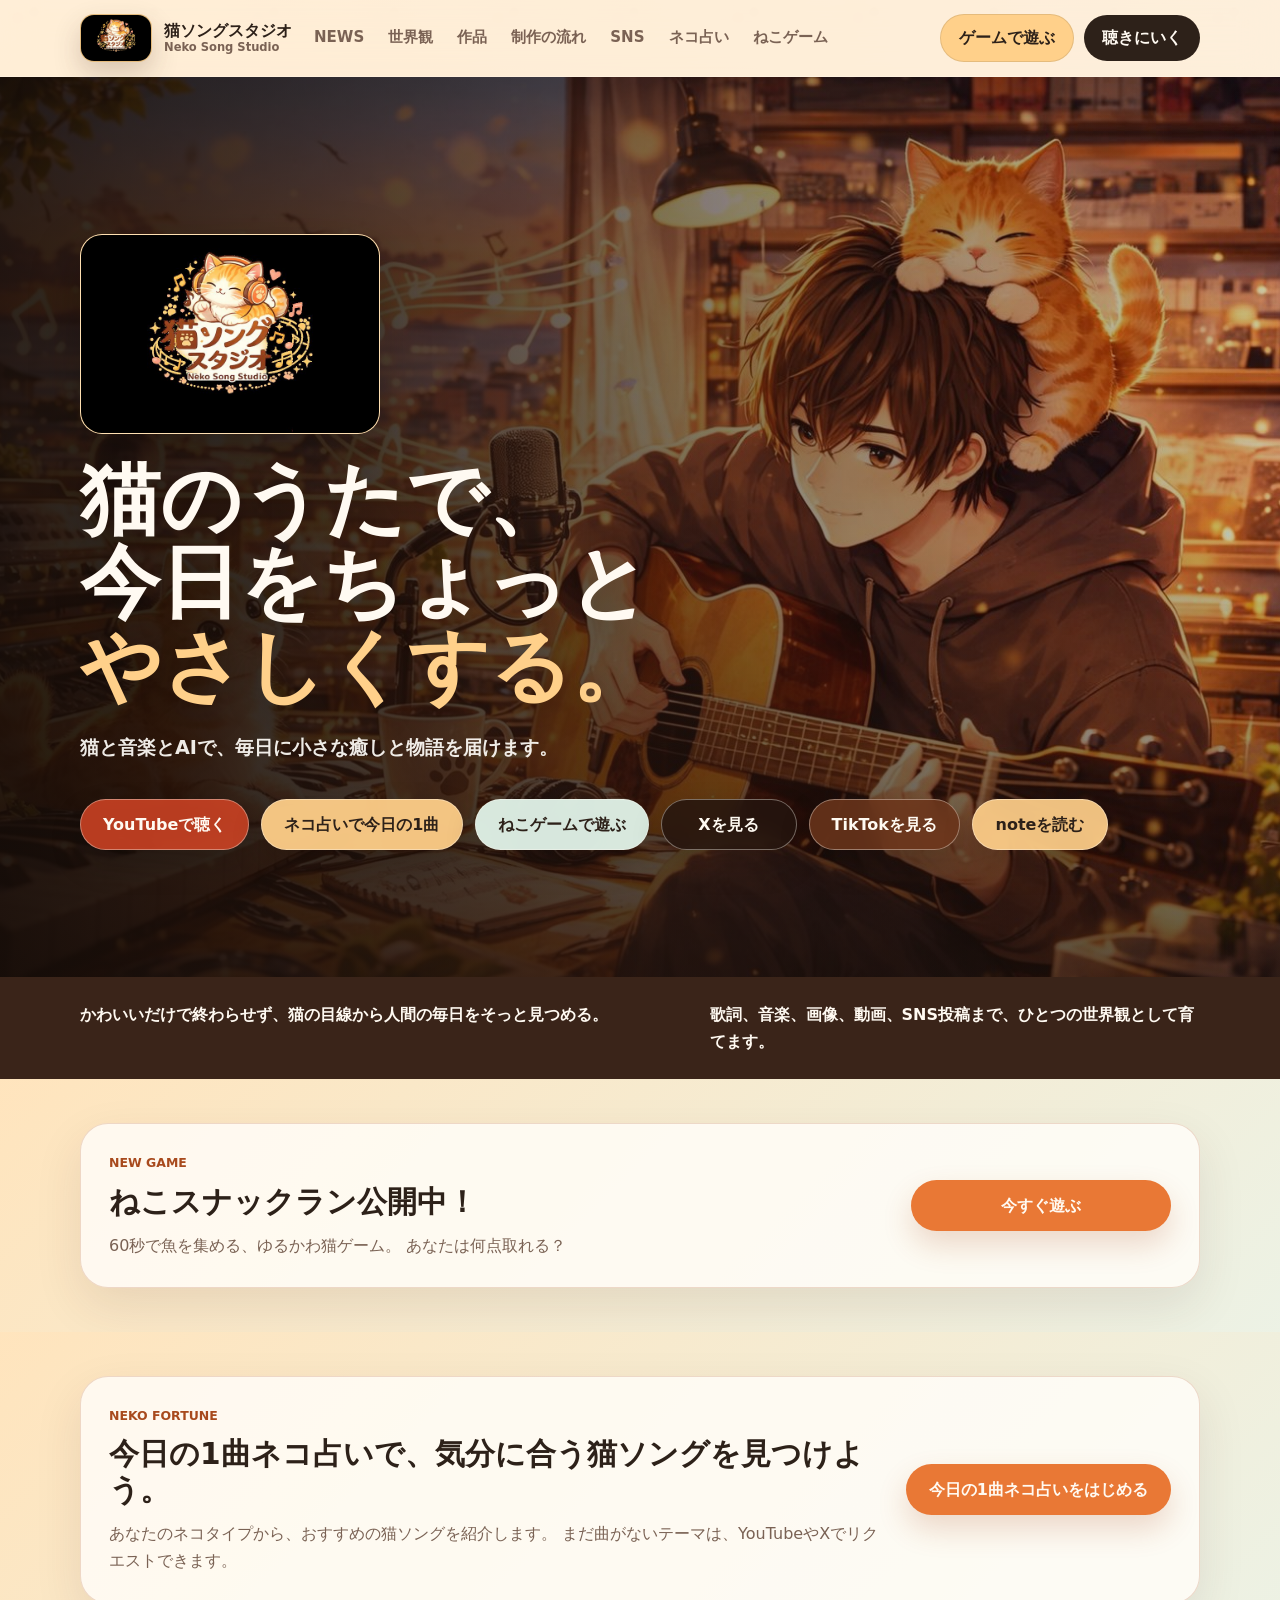
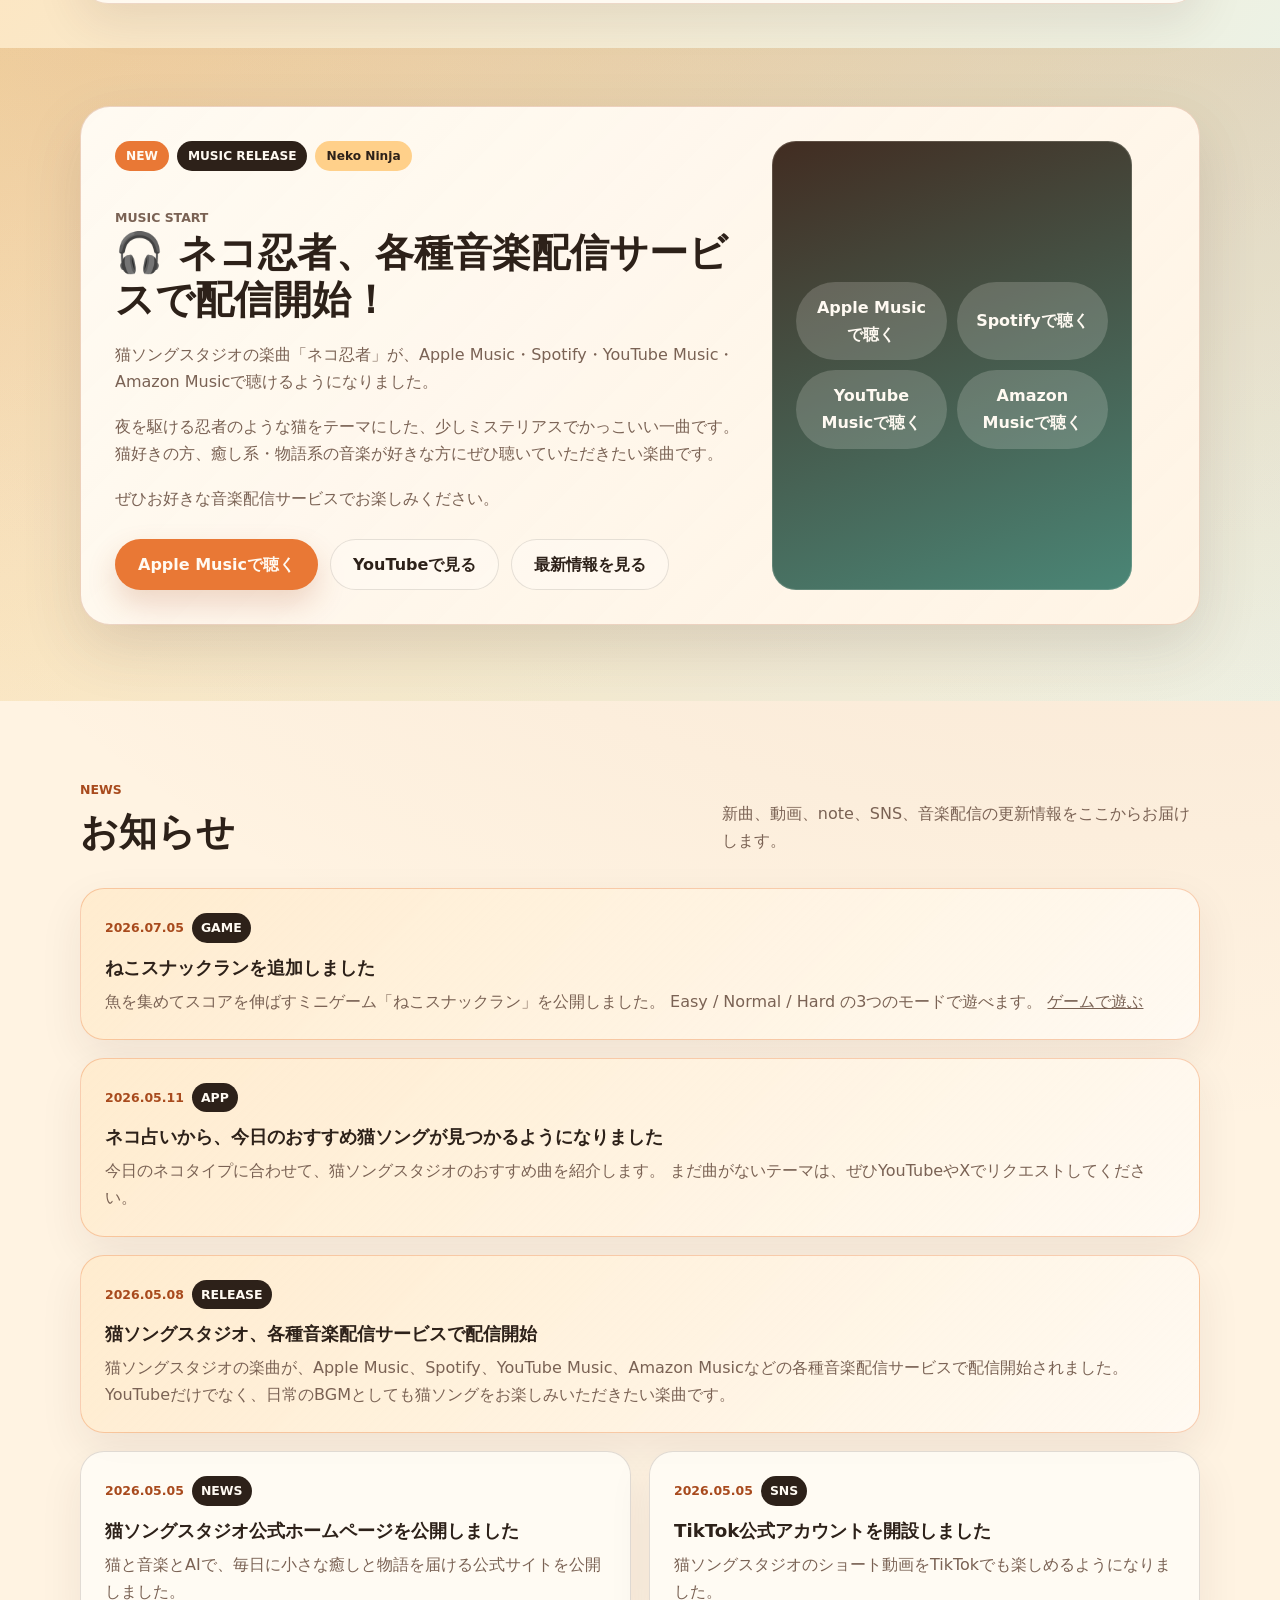
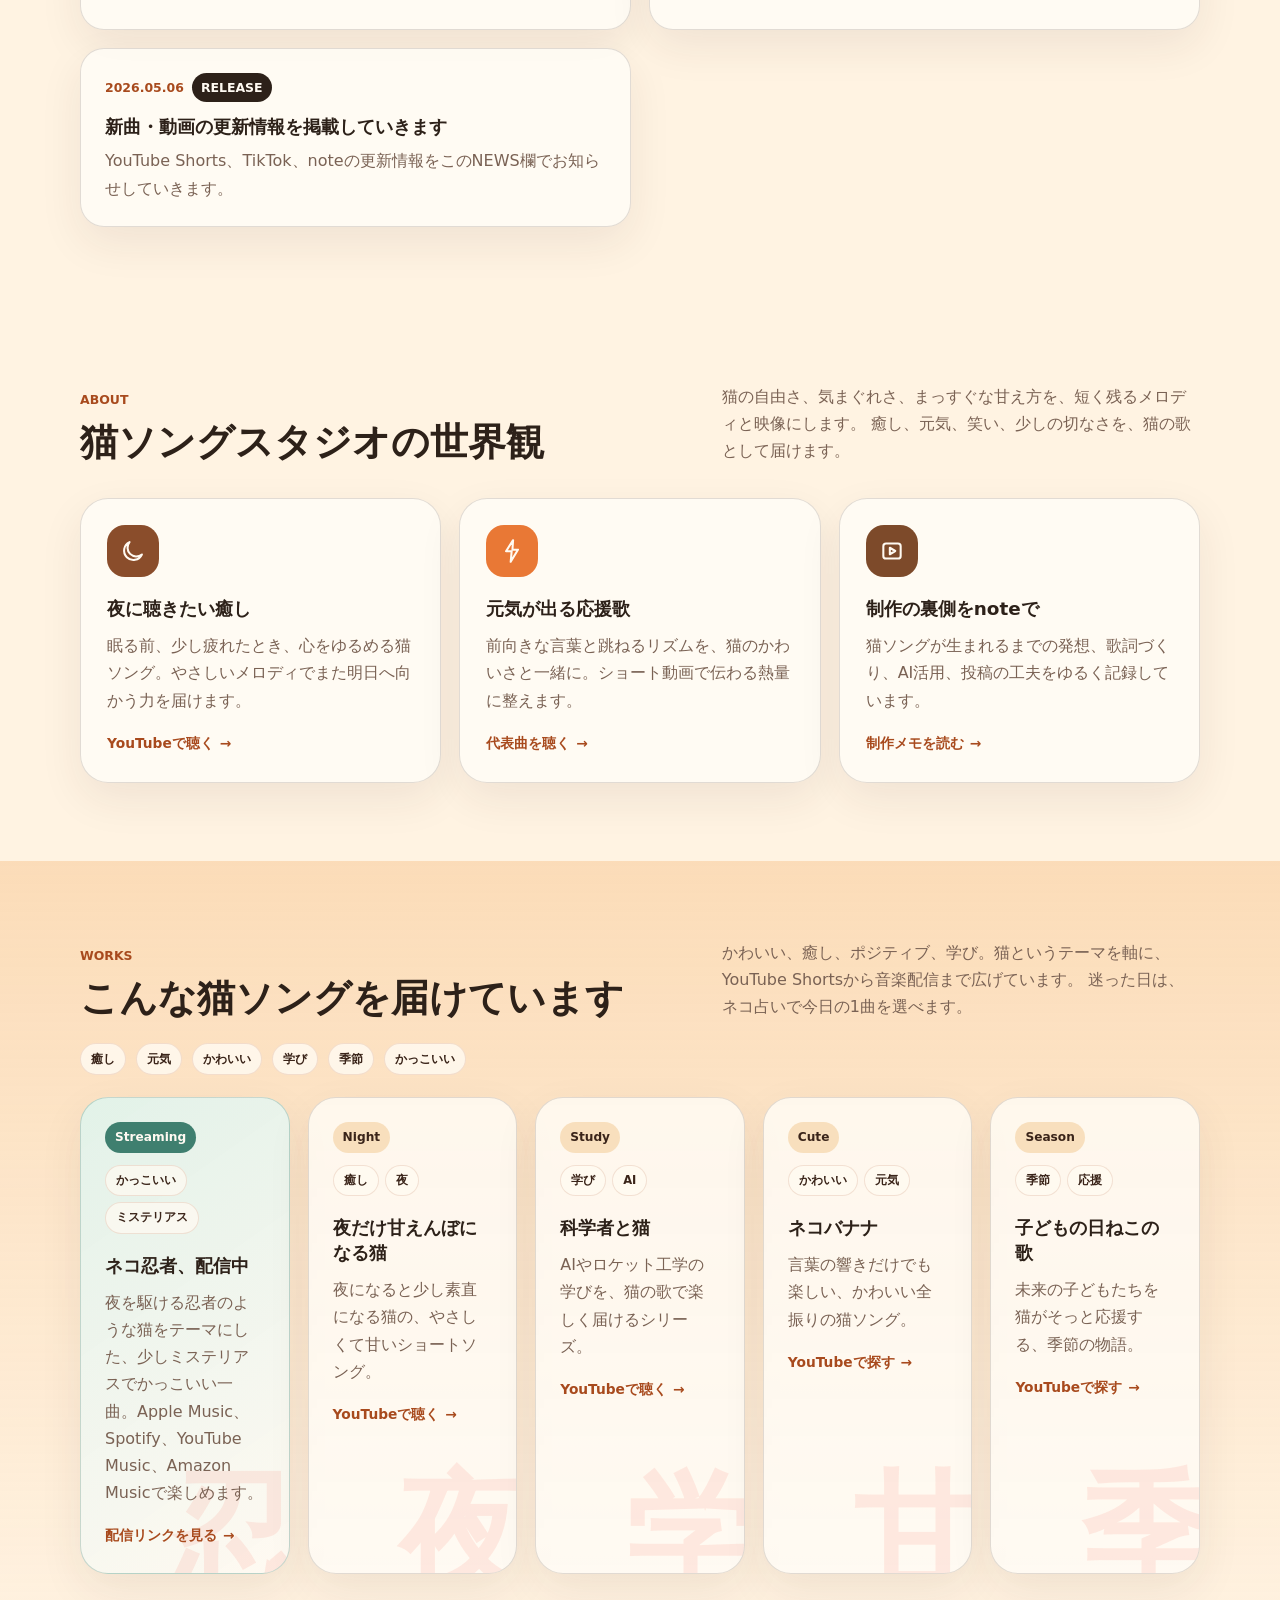
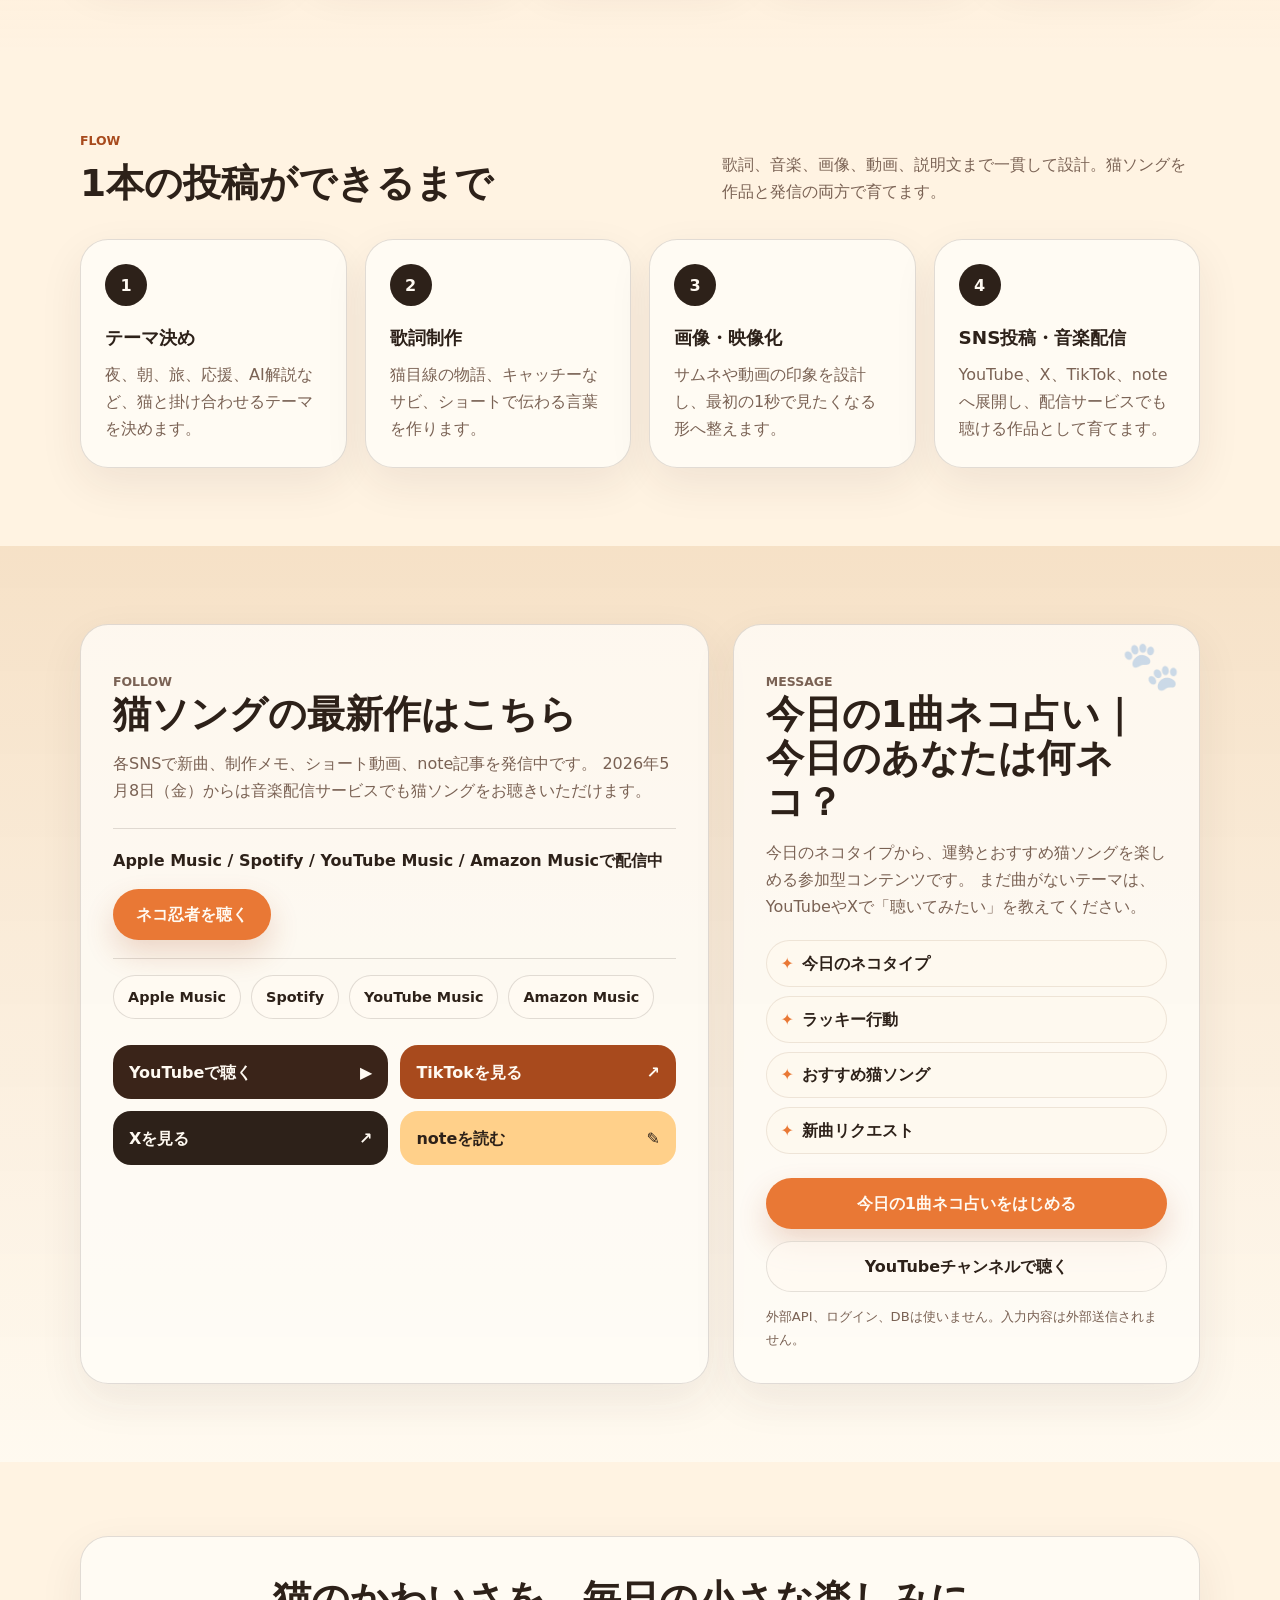
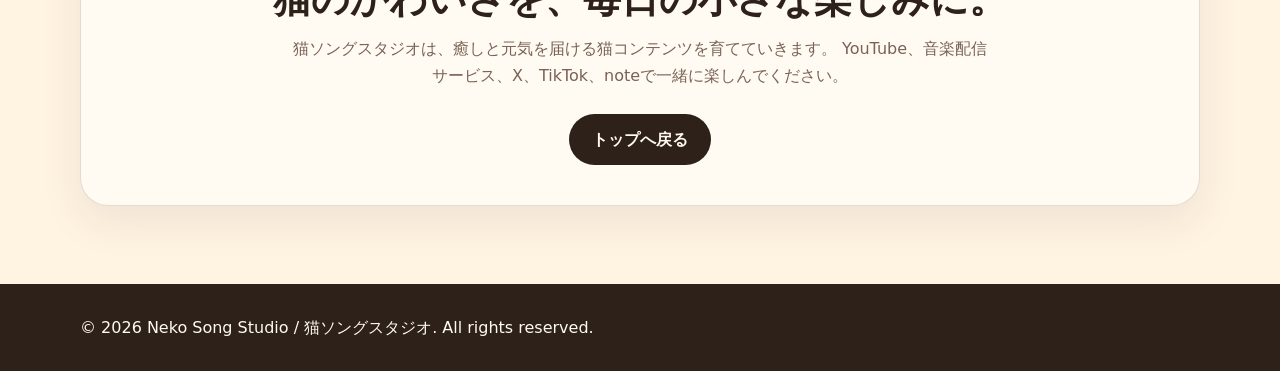
==== commit c73a4892: "Add cat game entry on homepage" ====
--- a/index.html
+++ b/index.html
@@ -101,6 +101,20 @@
         </div>
       </section>
 
+      <section class="section fortune-entry-section" aria-labelledby="game-entry-title">
+        <div class="container fortune-entry-card">
+          <div>
+            <p class="section-kicker">NEW GAME</p>
+            <h2 id="game-entry-title">ねこスナックラン公開中！</h2>
+            <p>
+              60秒で魚を集める、ゆるかわ猫ゲーム。
+              あなたは何点取れる？
+            </p>
+          </div>
+          <a class="button button-release" href="./cat-game/index.html">今すぐ遊ぶ</a>
+        </div>
+      </section>
+
       <section class="section fortune-entry-section" aria-labelledby="fortune-entry-title">
         <div class="container fortune-entry-card">
           <div>
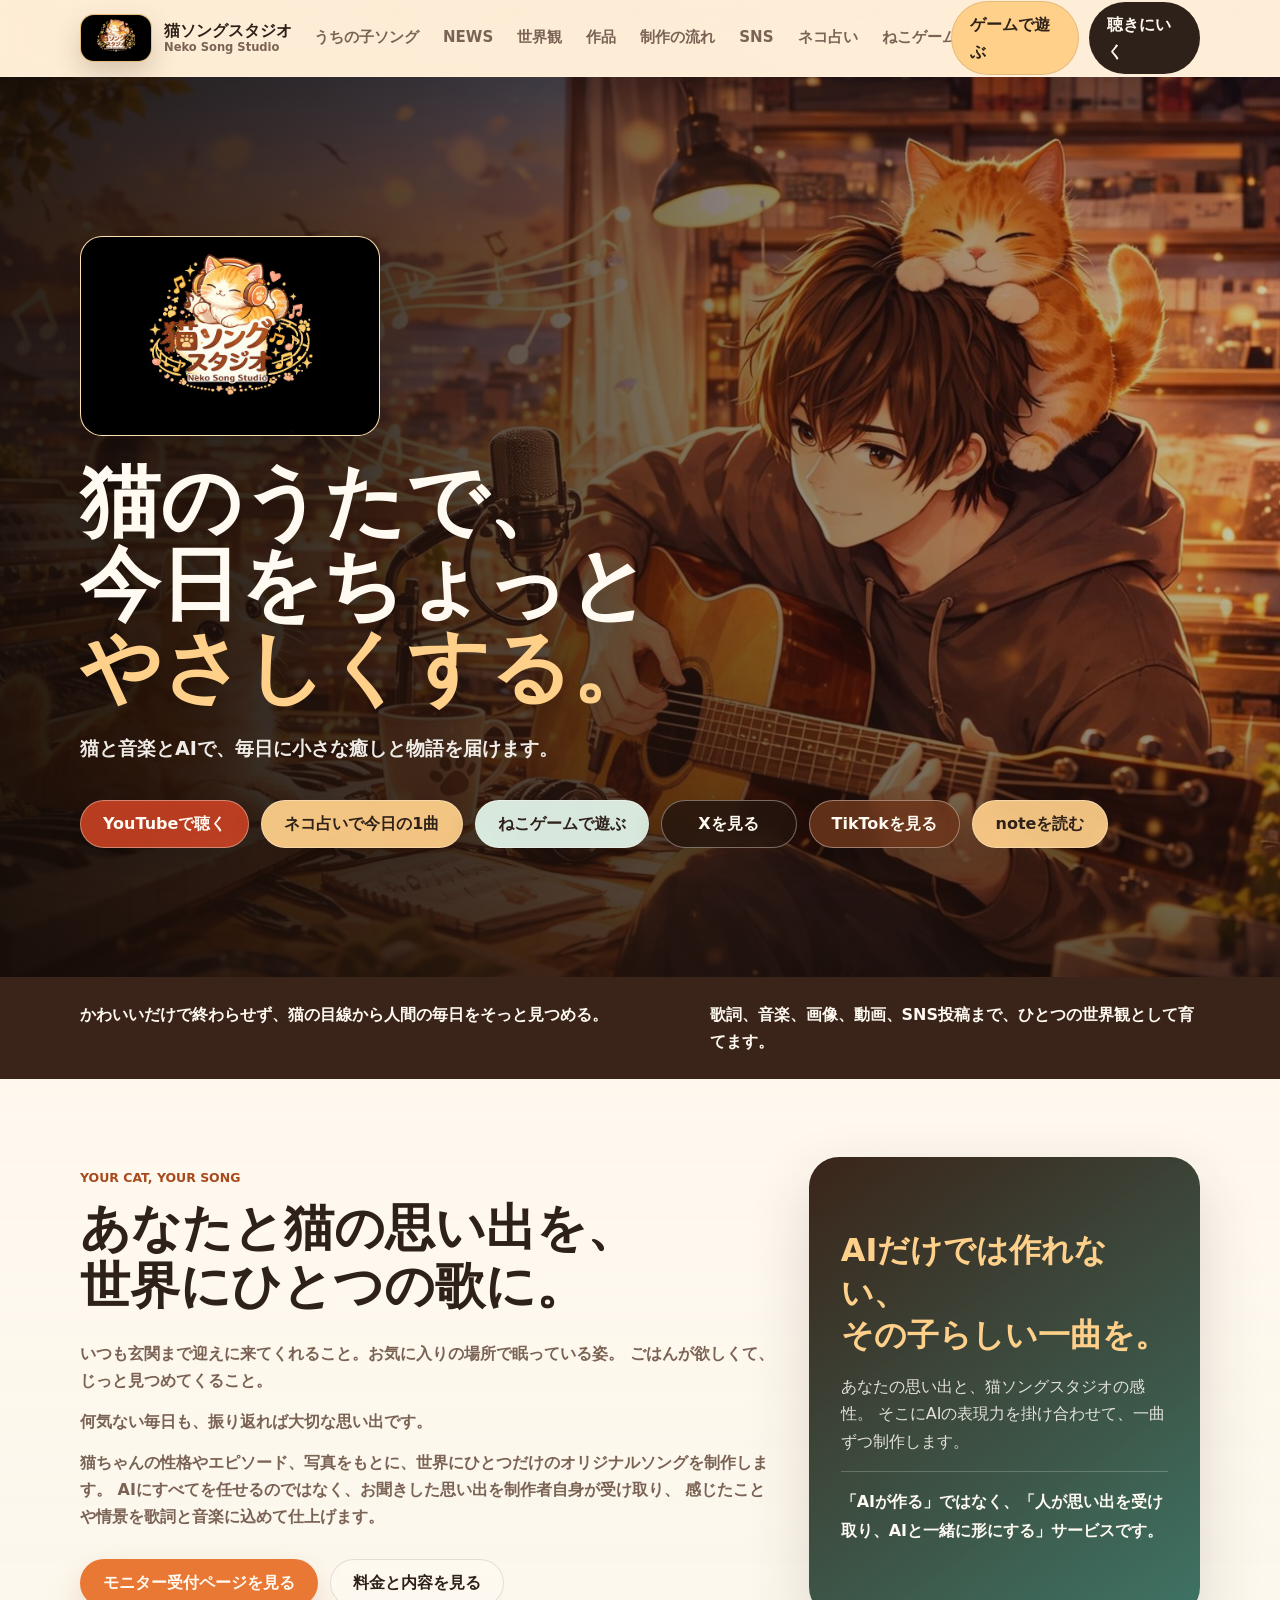
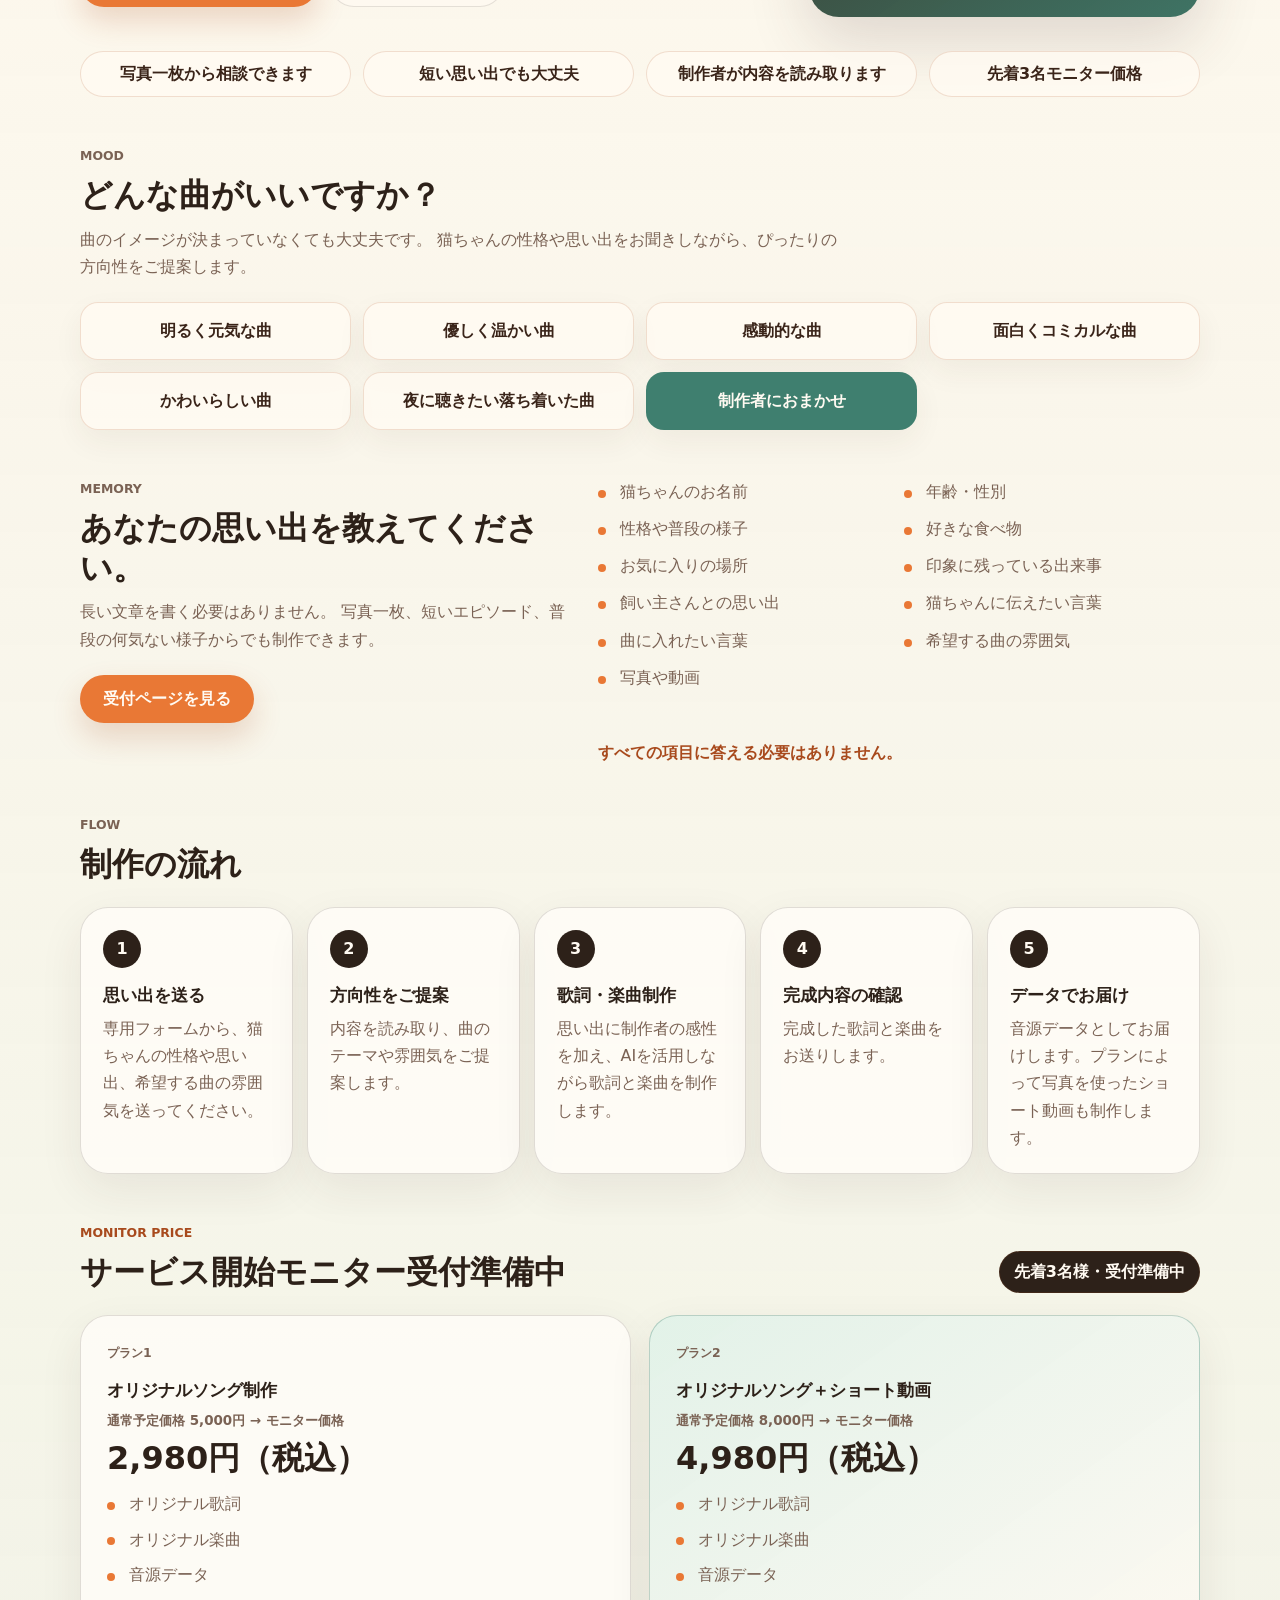
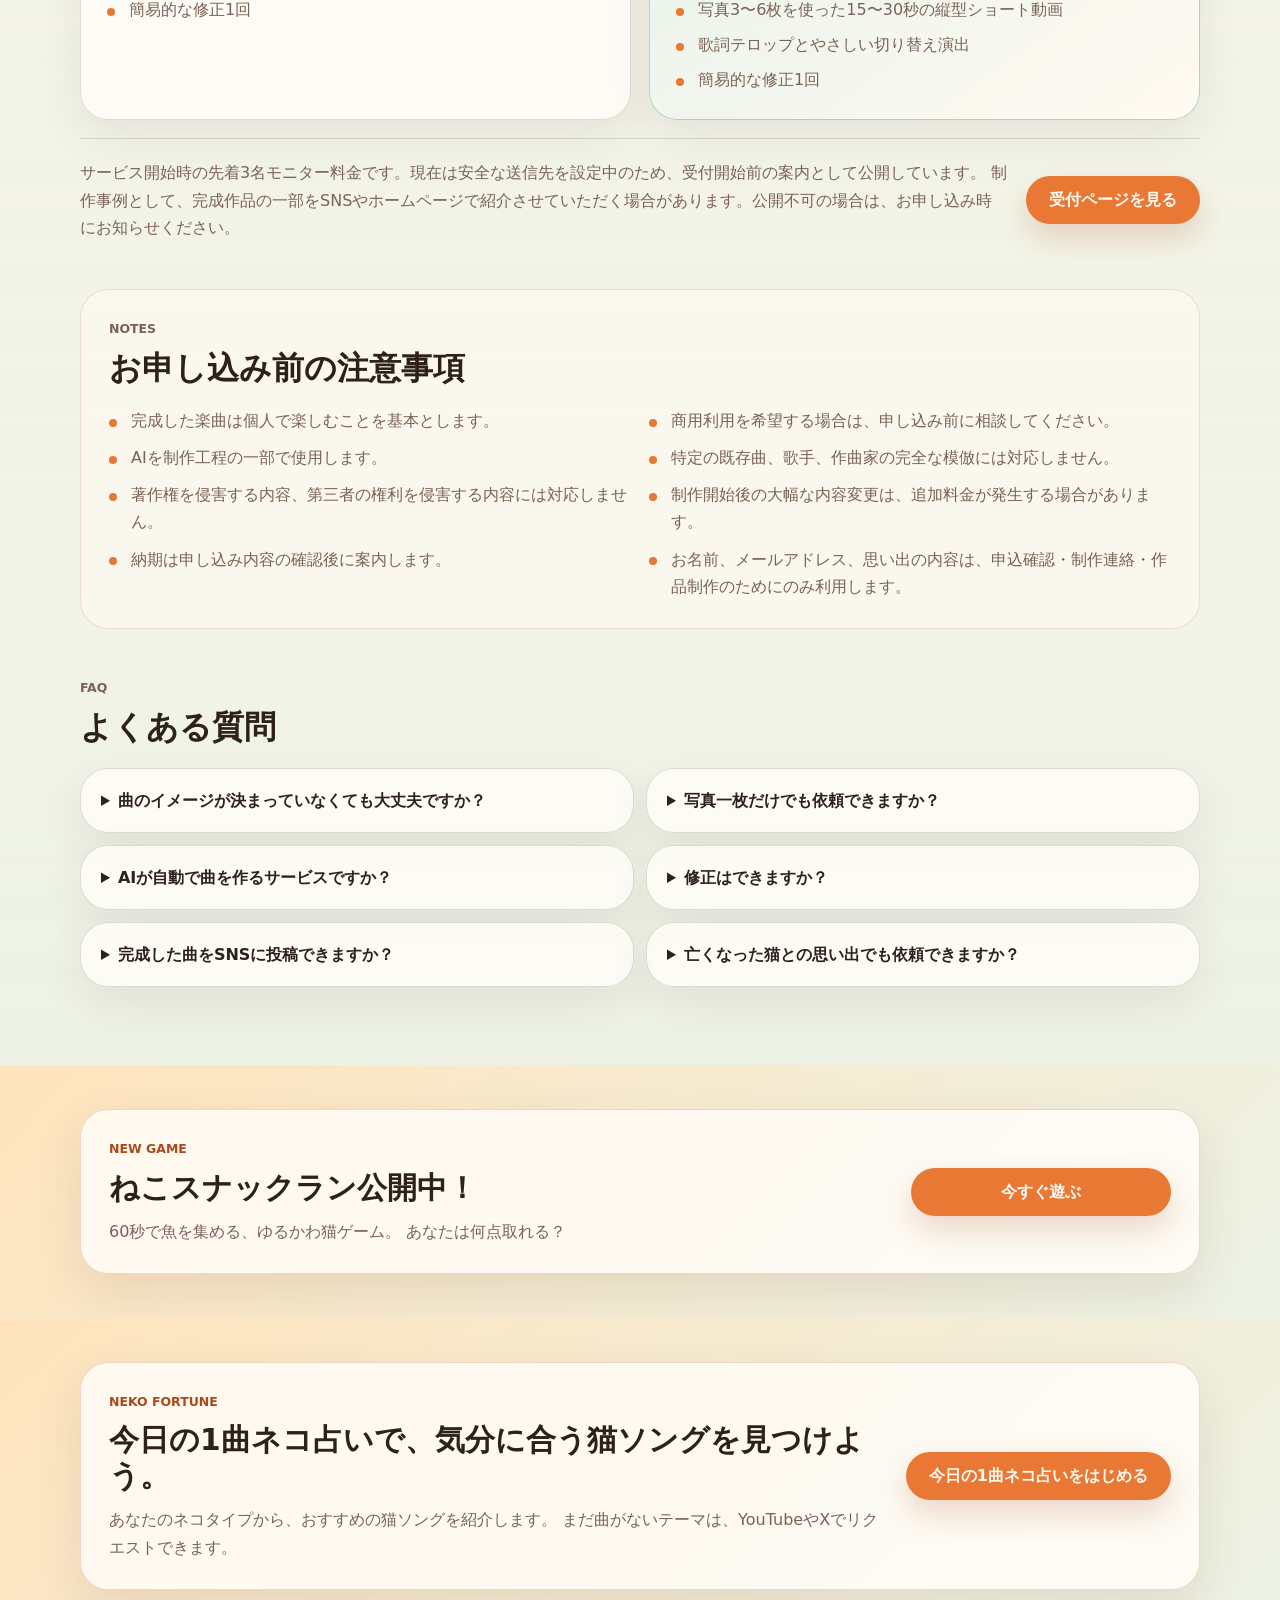
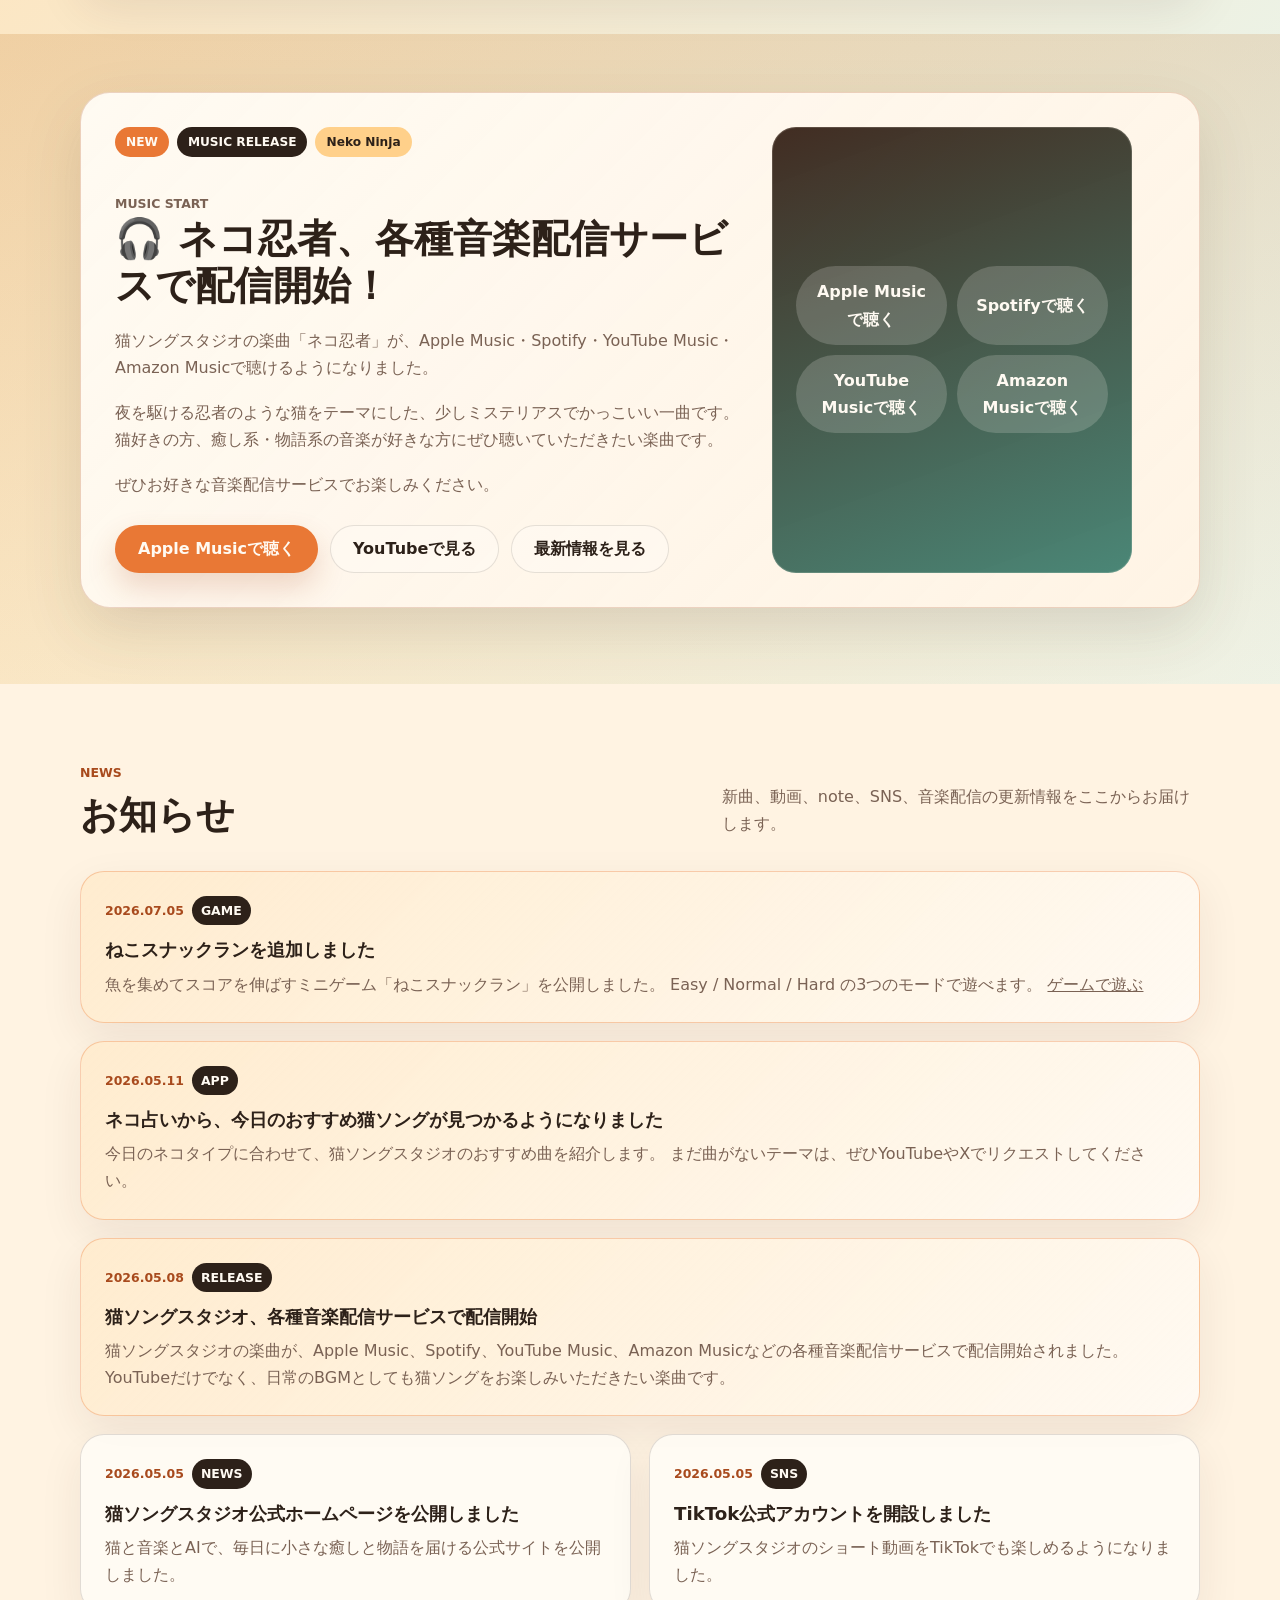
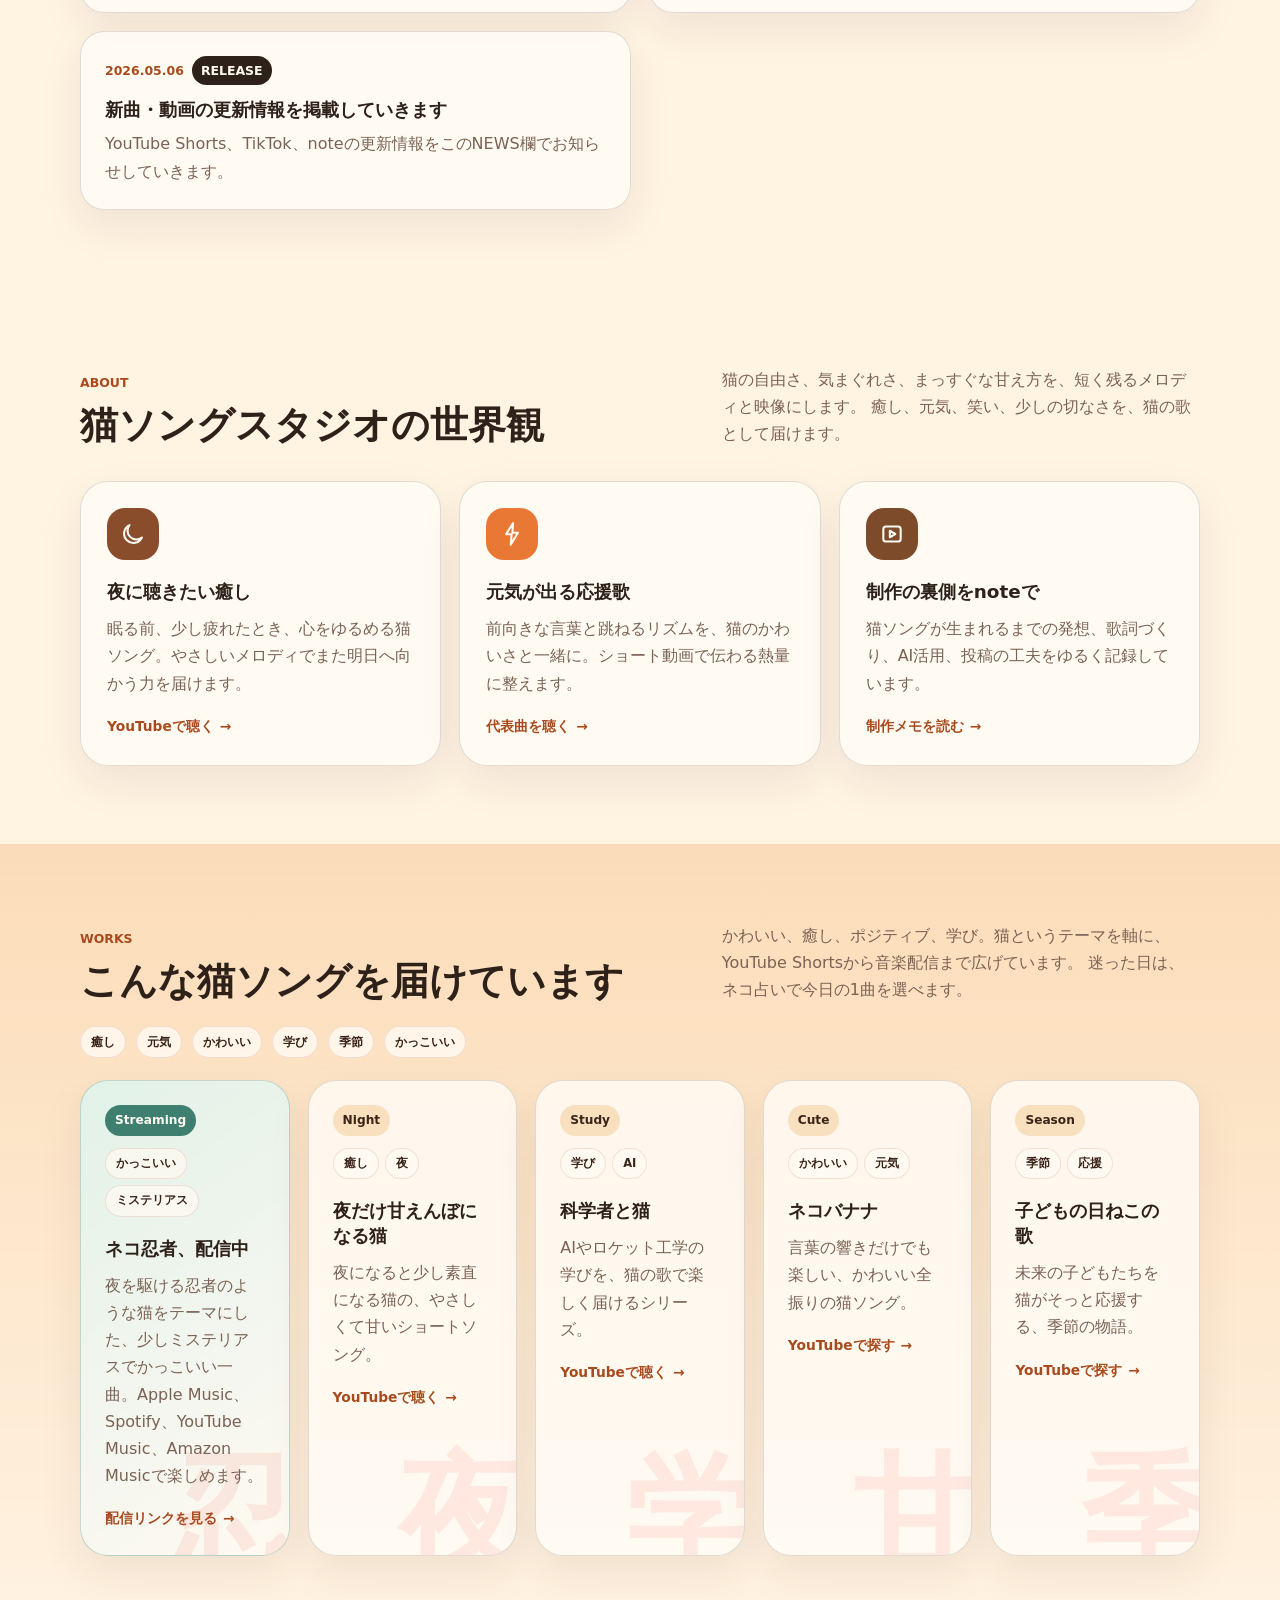
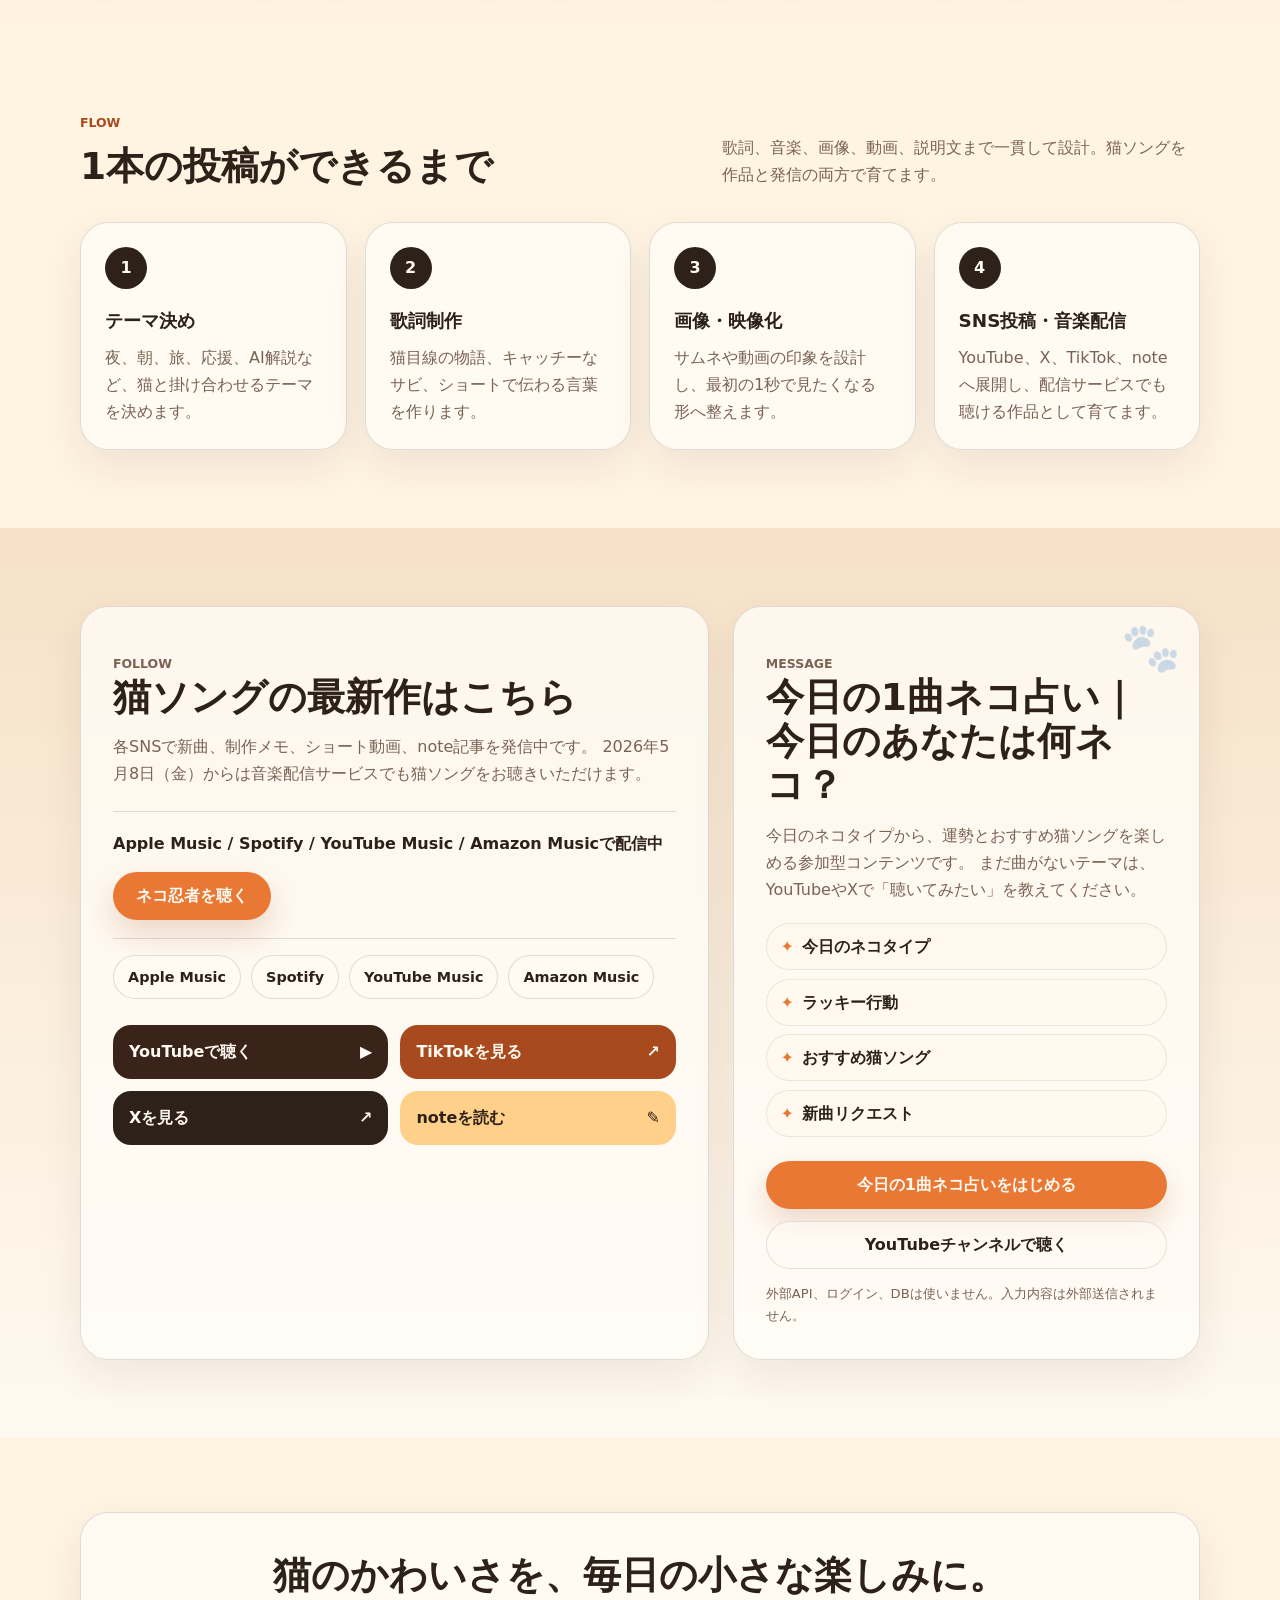
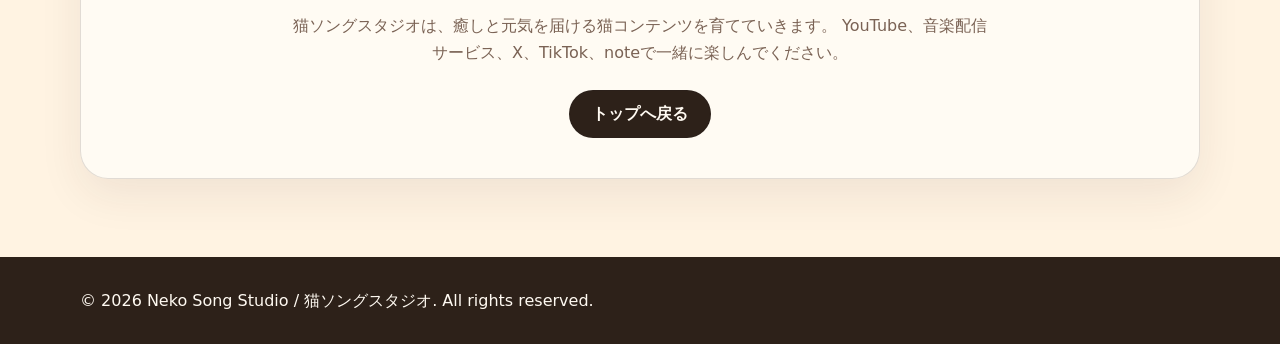
==== commit dd2f863f: "Add original cat song monitor page" ====
--- a/index.html
+++ b/index.html
@@ -3,25 +3,41 @@
   <head>
     <meta charset="utf-8">
     <meta name="viewport" content="width=device-width, initial-scale=1">
-    <title>猫ソングスタジオ | Neko Song Studio - 猫の音楽と物語</title>
+    <title>猫ソングスタジオ | 猫のオリジナルソングと音楽の物語</title>
     <meta
       name="description"
-      content="猫ソングスタジオは、猫をテーマにしたオリジナル楽曲・ショート動画・物語コンテンツを発信するAIソングスタジオです。YouTube Shortsや各種音楽配信サービスで猫たちの世界をお楽しみください。"
+      content="猫ソングスタジオは、猫のオリジナルソングや猫との思い出をオーダーメイドで歌にするサービス、猫の楽曲・動画を届けるスタジオです。AIを活用しながら制作者が一曲ずつ制作します。"
     >
     <meta
       name="keywords"
-      content="猫ソングスタジオ, Neko Song Studio, 猫の歌, 猫ソング, AI音楽, YouTube Shorts, 猫動画, 癒し音楽, 音楽配信"
+      content="猫ソングスタジオ, Neko Song Studio, 猫のオリジナルソング, 猫との思い出, オーダーメイド, 猫の歌, 猫ソング, AI音楽, YouTube Shorts, 猫動画, 癒し音楽, 音楽配信"
     >
     <meta property="og:site_name" content="猫ソングスタジオ | Neko Song Studio">
     <meta property="og:type" content="website">
     <meta property="og:url" content="https://kohei-nakama.github.io/neko-song-studio/">
-    <meta property="og:title" content="猫ソングスタジオ | Neko Song Studio - 猫の音楽と物語">
+    <meta property="og:title" content="猫ソングスタジオ | 猫のオリジナルソングと音楽の物語">
     <meta
       property="og:description"
-      content="猫ソングスタジオは、猫をテーマにしたオリジナル楽曲・ショート動画・物語コンテンツを発信するAIソングスタジオです。YouTube Shortsや各種音楽配信サービスで猫たちの世界をお楽しみください。"
+      content="猫ソングスタジオは、猫のオリジナルソングや猫との思い出をオーダーメイドで歌にするサービス、猫の楽曲・動画を届けるスタジオです。AIを活用しながら制作者が一曲ずつ制作します。"
     >
     <meta property="og:image" content="https://kohei-nakama.github.io/neko-song-studio/assets/main-visual.jpg">
     <meta name="twitter:card" content="summary_large_image">
+    <link rel="icon" href="assets/neko-song-logo.jpg" type="image/jpeg">
+    <script type="application/ld+json">
+      {
+        "@context": "https://schema.org",
+        "@type": "Service",
+        "name": "うちの子オリジナルソング",
+        "serviceType": "猫のオリジナルソング制作",
+        "provider": {
+          "@type": "Organization",
+          "name": "猫ソングスタジオ",
+          "url": "https://kohei-nakama.github.io/neko-song-studio/"
+        },
+        "areaServed": "JP",
+        "description": "猫との思い出や写真、性格をもとに、AIを制作工程の一部で活用しながら制作者が一曲ずつ仕上げるオーダーメイドの猫ソング制作サービスです。"
+      }
+    </script>
     <link rel="stylesheet" href="styles.css">
   </head>
   <body>
@@ -44,6 +60,7 @@
           </span>
         </a>
         <nav class="nav-links" aria-label="メインメニュー">
+          <a href="#original-song">うちの子ソング</a>
           <a href="#news">NEWS</a>
           <a href="#about">世界観</a>
           <a href="#works">作品</a>
@@ -101,6 +118,232 @@
         </div>
       </section>
 
+      <section class="section original-song-section" id="original-song" aria-labelledby="original-song-title">
+        <div class="container">
+          <div class="original-song-hero-grid">
+            <div class="original-song-copy">
+              <p class="section-kicker">YOUR CAT, YOUR SONG</p>
+              <h2 id="original-song-title" class="original-song-title">
+                あなたと猫の思い出を、<br>
+                世界にひとつの歌に。
+              </h2>
+              <div class="original-song-lead">
+                <p>
+                  いつも玄関まで迎えに来てくれること。お気に入りの場所で眠っている姿。
+                  ごはんが欲しくて、じっと見つめてくること。
+                </p>
+                <p>何気ない毎日も、振り返れば大切な思い出です。</p>
+                <p>
+                  猫ちゃんの性格やエピソード、写真をもとに、世界にひとつだけのオリジナルソングを制作します。
+                  AIにすべてを任せるのではなく、お聞きした思い出を制作者自身が受け取り、
+                  感じたことや情景を歌詞と音楽に込めて仕上げます。
+                </p>
+              </div>
+            <div class="original-song-actions" aria-label="うちの子オリジナルソングの申込導線">
+                <a class="button button-release" href="original-song-form.html">モニター受付ページを見る</a>
+                <a class="button button-ghost" href="#original-song-price">料金と内容を見る</a>
+              </div>
+            </div>
+
+            <aside class="original-song-highlight" aria-label="制作で大切にしていること">
+              <p>
+                AIだけでは作れない、<br>
+                その子らしい一曲を。
+              </p>
+              <span>
+                あなたの思い出と、猫ソングスタジオの感性。
+                そこにAIの表現力を掛け合わせて、一曲ずつ制作します。
+              </span>
+              <strong>
+                「AIが作る」ではなく、「人が思い出を受け取り、AIと一緒に形にする」サービスです。
+              </strong>
+            </aside>
+          </div>
+
+          <div class="original-song-points" aria-label="サービスの特徴">
+            <span>写真一枚から相談できます</span>
+            <span>短い思い出でも大丈夫</span>
+            <span>制作者が内容を読み取ります</span>
+            <span>先着3名モニター価格</span>
+          </div>
+
+          <div class="original-song-block">
+            <div class="original-subhead">
+              <p class="section-kicker">MOOD</p>
+              <h3>どんな曲がいいですか？</h3>
+              <p>
+                曲のイメージが決まっていなくても大丈夫です。
+                猫ちゃんの性格や思い出をお聞きしながら、ぴったりの方向性をご提案します。
+              </p>
+            </div>
+            <div class="song-mood-grid">
+              <span class="mood-card">明るく元気な曲</span>
+              <span class="mood-card">優しく温かい曲</span>
+              <span class="mood-card">感動的な曲</span>
+              <span class="mood-card">面白くコミカルな曲</span>
+              <span class="mood-card">かわいらしい曲</span>
+              <span class="mood-card">夜に聴きたい落ち着いた曲</span>
+              <span class="mood-card mood-card-featured">制作者におまかせ</span>
+            </div>
+          </div>
+
+          <div class="original-song-block memory-grid">
+            <div class="original-subhead">
+              <p class="section-kicker">MEMORY</p>
+              <h3>あなたの思い出を教えてください。</h3>
+              <p>
+                長い文章を書く必要はありません。
+                写真一枚、短いエピソード、普段の何気ない様子からでも制作できます。
+              </p>
+              <a class="button button-release" href="original-song-form.html#request-form">受付ページを見る</a>
+            </div>
+            <ul class="memory-list">
+              <li>猫ちゃんのお名前</li>
+              <li>年齢・性別</li>
+              <li>性格や普段の様子</li>
+              <li>好きな食べ物</li>
+              <li>お気に入りの場所</li>
+              <li>印象に残っている出来事</li>
+              <li>飼い主さんとの思い出</li>
+              <li>猫ちゃんに伝えたい言葉</li>
+              <li>曲に入れたい言葉</li>
+              <li>希望する曲の雰囲気</li>
+              <li>写真や動画</li>
+            </ul>
+            <p class="soft-note">すべての項目に答える必要はありません。</p>
+          </div>
+
+          <div class="original-song-block">
+            <div class="original-subhead">
+              <p class="section-kicker">FLOW</p>
+              <h3>制作の流れ</h3>
+            </div>
+            <ol class="original-flow">
+              <li class="original-step">
+                <span>1</span>
+                <h4>思い出を送る</h4>
+                <p>専用フォームから、猫ちゃんの性格や思い出、希望する曲の雰囲気を送ってください。</p>
+              </li>
+              <li class="original-step">
+                <span>2</span>
+                <h4>方向性をご提案</h4>
+                <p>内容を読み取り、曲のテーマや雰囲気をご提案します。</p>
+              </li>
+              <li class="original-step">
+                <span>3</span>
+                <h4>歌詞・楽曲制作</h4>
+                <p>思い出に制作者の感性を加え、AIを活用しながら歌詞と楽曲を制作します。</p>
+              </li>
+              <li class="original-step">
+                <span>4</span>
+                <h4>完成内容の確認</h4>
+                <p>完成した歌詞と楽曲をお送りします。</p>
+              </li>
+              <li class="original-step">
+                <span>5</span>
+                <h4>データでお届け</h4>
+                <p>音源データとしてお届けします。プランによって写真を使ったショート動画も制作します。</p>
+              </li>
+            </ol>
+          </div>
+
+          <div class="original-song-block pricing-block" id="original-song-price">
+            <div class="pricing-head">
+              <div>
+                <p class="section-kicker">MONITOR PRICE</p>
+                <h3>サービス開始モニター受付準備中</h3>
+              </div>
+              <span class="monitor-pill">先着3名様・受付準備中</span>
+            </div>
+            <div class="price-grid">
+              <article class="price-card" data-plan="original-song" data-price="2980">
+                <p class="price-plan">プラン1</p>
+                <h4>オリジナルソング制作</h4>
+                <p class="price-note">通常予定価格 5,000円 → モニター価格</p>
+                <p class="price">2,980円（税込）</p>
+                <ul>
+                  <li>オリジナル歌詞</li>
+                  <li>オリジナル楽曲</li>
+                  <li>音源データ</li>
+                  <li>簡易的な修正1回</li>
+                </ul>
+              </article>
+              <article class="price-card price-card-featured" data-plan="original-song-short-video" data-price="4980">
+                <p class="price-plan">プラン2</p>
+                <h4>オリジナルソング＋ショート動画</h4>
+                <p class="price-note">通常予定価格 8,000円 → モニター価格</p>
+                <p class="price">4,980円（税込）</p>
+                <ul>
+                  <li>オリジナル歌詞</li>
+                  <li>オリジナル楽曲</li>
+                  <li>音源データ</li>
+                  <li>写真3〜6枚を使った15〜30秒の縦型ショート動画</li>
+                  <li>歌詞テロップとやさしい切り替え演出</li>
+                  <li>簡易的な修正1回</li>
+                </ul>
+              </article>
+            </div>
+            <div class="monitor-note">
+              <p>
+                サービス開始時の先着3名モニター料金です。現在は安全な送信先を設定中のため、受付開始前の案内として公開しています。
+                制作事例として、完成作品の一部をSNSやホームページで紹介させていただく場合があります。公開不可の場合は、お申し込み時にお知らせください。
+              </p>
+              <a class="button button-release" href="original-song-form.html#request-form">受付ページを見る</a>
+            </div>
+          </div>
+
+          <div class="original-song-block original-song-notes">
+            <div class="original-subhead">
+              <p class="section-kicker">NOTES</p>
+              <h3>お申し込み前の注意事項</h3>
+            </div>
+            <ul class="notice-list">
+              <li>完成した楽曲は個人で楽しむことを基本とします。</li>
+              <li>商用利用を希望する場合は、申し込み前に相談してください。</li>
+              <li>AIを制作工程の一部で使用します。</li>
+              <li>特定の既存曲、歌手、作曲家の完全な模倣には対応しません。</li>
+              <li>著作権を侵害する内容、第三者の権利を侵害する内容には対応しません。</li>
+              <li>制作開始後の大幅な内容変更は、追加料金が発生する場合があります。</li>
+              <li>納期は申し込み内容の確認後に案内します。</li>
+              <li>お名前、メールアドレス、思い出の内容は、申込確認・制作連絡・作品制作のためにのみ利用します。</li>
+            </ul>
+          </div>
+
+          <div class="original-song-block faq-block" aria-labelledby="original-song-faq-title">
+            <div class="original-subhead">
+              <p class="section-kicker">FAQ</p>
+              <h3 id="original-song-faq-title">よくある質問</h3>
+            </div>
+            <div class="faq-grid">
+              <details class="faq-card">
+                <summary>曲のイメージが決まっていなくても大丈夫ですか？</summary>
+                <p>大丈夫です。猫ちゃんの性格や思い出から、制作者が曲の方向性をご提案します。</p>
+              </details>
+              <details class="faq-card">
+                <summary>写真一枚だけでも依頼できますか？</summary>
+                <p>可能です。短いエピソードや写真から、その子らしさを想像しながら制作します。</p>
+              </details>
+              <details class="faq-card">
+                <summary>AIが自動で曲を作るサービスですか？</summary>
+                <p>AIを制作工程の一部で使用しますが、完全自動ではありません。思い出を制作者が読み、歌詞、物語、曲の方向性を考えて制作します。</p>
+              </details>
+              <details class="faq-card">
+                <summary>修正はできますか？</summary>
+                <p>簡易的な修正は1回まで料金に含みます。曲全体の作り直しや、制作開始後の大幅な方向変更は別途相談となります。</p>
+              </details>
+              <details class="faq-card">
+                <summary>完成した曲をSNSに投稿できますか？</summary>
+                <p>個人のSNSでお楽しみいただけます。広告、販売、店舗利用などの商用利用は事前にご相談ください。</p>
+              </details>
+              <details class="faq-card">
+                <summary>亡くなった猫との思い出でも依頼できますか？</summary>
+                <p>可能です。大切な思い出を尊重し、希望する雰囲気を確認しながら制作します。</p>
+              </details>
+            </div>
+          </div>
+        </div>
+      </section>
+
       <section class="section fortune-entry-section" aria-labelledby="game-entry-title">
         <div class="container fortune-entry-card">
           <div>
--- a/styles.css
+++ b/styles.css
@@ -50,8 +50,14 @@
 
 button,
 input,
-textarea {
+textarea,
+select {
   font: inherit;
+}
+
+:focus-visible {
+  outline: 3px solid rgba(233, 120, 53, 0.42);
+  outline-offset: 3px;
 }
 
 .container {
@@ -99,6 +105,7 @@
   display: inline-flex;
   align-items: center;
   gap: 12px;
+  flex: 0 0 auto;
   min-width: 0;
   text-decoration: none;
   font-weight: 900;
@@ -119,6 +126,7 @@
 .logo-text {
   display: grid;
   line-height: 1.18;
+  white-space: nowrap;
 }
 
 .logo-text small {
@@ -131,6 +139,7 @@
   display: flex;
   align-items: center;
   gap: 24px;
+  min-width: 0;
   color: var(--muted);
   font-size: 0.94rem;
   font-weight: 800;
@@ -138,6 +147,7 @@
 
 .nav-links a {
   text-decoration: none;
+  white-space: nowrap;
 }
 
 .nav-links a:hover,
@@ -243,6 +253,8 @@
   border: 1px solid transparent;
   border-radius: 999px;
   text-decoration: none;
+  text-align: center;
+  line-height: 1.35;
   font-weight: 900;
   cursor: pointer;
   transition: transform 180ms ease, box-shadow 180ms ease, background 180ms ease;
@@ -496,6 +508,782 @@
   color: var(--sun);
 }
 
+.original-song-section {
+  background:
+    linear-gradient(180deg, rgba(255, 250, 242, 0.76), rgba(223, 241, 231, 0.54)),
+    var(--paper);
+}
+
+.original-song-hero-grid {
+  display: grid;
+  grid-template-columns: minmax(0, 1fr) minmax(320px, 0.56fr);
+  gap: 30px;
+  align-items: stretch;
+}
+
+.original-song-copy {
+  padding: 10px 0;
+}
+
+.original-song-title {
+  width: min(820px, 100%);
+  margin: 0;
+  font-size: 3.15rem;
+  line-height: 1.16;
+  letter-spacing: 0;
+}
+
+.original-song-lead {
+  display: grid;
+  gap: 14px;
+  width: min(780px, 100%);
+  margin-top: 24px;
+  color: var(--muted);
+  font-weight: 700;
+}
+
+.original-song-lead p {
+  margin: 0;
+}
+
+.original-song-actions {
+  display: flex;
+  flex-wrap: wrap;
+  gap: 12px;
+  margin-top: 28px;
+}
+
+.original-song-highlight {
+  display: grid;
+  align-content: center;
+  gap: 16px;
+  padding: 32px;
+  color: var(--paper-strong);
+  background:
+    linear-gradient(145deg, rgba(58, 36, 25, 0.96), rgba(63, 127, 111, 0.88)),
+    var(--teal-dark);
+  border-radius: 30px;
+  box-shadow: 0 24px 62px rgba(66, 44, 42, 0.16);
+}
+
+.original-song-highlight p {
+  margin: 0;
+  color: var(--sun);
+  font-size: 2rem;
+  line-height: 1.34;
+  font-weight: 900;
+}
+
+.original-song-highlight span,
+.original-song-highlight strong {
+  display: block;
+}
+
+.original-song-highlight span {
+  color: rgba(255, 250, 242, 0.86);
+}
+
+.original-song-highlight strong {
+  padding-top: 16px;
+  border-top: 1px solid rgba(255, 250, 242, 0.22);
+  line-height: 1.8;
+}
+
+.original-song-points {
+  display: grid;
+  grid-template-columns: repeat(4, minmax(0, 1fr));
+  gap: 12px;
+  margin-top: 34px;
+}
+
+.original-song-points span,
+.mood-card,
+.monitor-pill {
+  display: inline-flex;
+  align-items: center;
+  justify-content: center;
+  min-height: 46px;
+  padding: 9px 14px;
+  border: 1px solid rgba(168, 74, 29, 0.16);
+  border-radius: 999px;
+  background: rgba(255, 250, 242, 0.82);
+  color: var(--teal-dark);
+  text-align: center;
+  line-height: 1.35;
+  font-weight: 900;
+}
+
+.original-song-block {
+  margin-top: 48px;
+}
+
+.original-subhead {
+  display: grid;
+  gap: 10px;
+  width: min(760px, 100%);
+}
+
+.original-subhead h3,
+.pricing-head h3 {
+  margin: 0;
+  font-size: 2rem;
+  line-height: 1.24;
+  letter-spacing: 0;
+}
+
+.original-subhead p {
+  margin: 0;
+  color: var(--muted);
+}
+
+.song-mood-grid {
+  display: grid;
+  grid-template-columns: repeat(4, minmax(0, 1fr));
+  gap: 12px;
+  margin-top: 22px;
+}
+
+.mood-card {
+  min-height: 58px;
+  border-radius: 18px;
+  box-shadow: 0 12px 30px rgba(66, 44, 42, 0.06);
+}
+
+.mood-card-featured {
+  color: var(--paper-strong);
+  background: var(--sage);
+  border-color: rgba(63, 127, 111, 0.22);
+}
+
+.memory-grid {
+  display: grid;
+  grid-template-columns: minmax(0, 0.82fr) minmax(0, 1fr);
+  gap: 24px;
+  align-items: start;
+}
+
+.memory-grid .button {
+  width: fit-content;
+  margin-top: 12px;
+}
+
+.memory-list,
+.notice-list,
+.price-card ul {
+  margin: 0;
+  padding: 0;
+  list-style: none;
+}
+
+.memory-list {
+  display: grid;
+  grid-template-columns: repeat(2, minmax(0, 1fr));
+  gap: 10px;
+}
+
+.memory-list li,
+.notice-list li,
+.price-card li {
+  position: relative;
+  padding-left: 22px;
+  color: var(--muted);
+}
+
+.memory-list li::before,
+.notice-list li::before,
+.price-card li::before {
+  content: "";
+  position: absolute;
+  left: 0;
+  top: 0.74em;
+  width: 8px;
+  height: 8px;
+  background: var(--coral);
+  border-radius: 50%;
+}
+
+.soft-note {
+  grid-column: 2;
+  margin: -8px 0 0;
+  color: var(--coral-dark);
+  font-weight: 900;
+}
+
+.original-flow {
+  display: grid;
+  grid-template-columns: repeat(5, minmax(0, 1fr));
+  gap: 14px;
+  margin: 22px 0 0;
+  padding: 0;
+  list-style: none;
+}
+
+.original-step,
+.price-card,
+.faq-card,
+.form-panel,
+.form-side-panel,
+.confirmation-panel {
+  border: 1px solid var(--line);
+  border-radius: 28px;
+  background: rgba(255, 253, 248, 0.82);
+  box-shadow: 0 16px 44px rgba(66, 44, 42, 0.08);
+}
+
+.original-step {
+  padding: 22px;
+}
+
+.original-step span {
+  display: grid;
+  place-items: center;
+  width: 38px;
+  height: 38px;
+  color: var(--paper-strong);
+  background: var(--ink);
+  border-radius: 50%;
+  font-weight: 900;
+}
+
+.original-step h4,
+.price-card h4 {
+  margin: 16px 0 8px;
+  font-size: 1.08rem;
+  line-height: 1.34;
+}
+
+.original-step p,
+.price-card p,
+.monitor-note p {
+  margin: 0;
+  color: var(--muted);
+}
+
+.pricing-head {
+  display: flex;
+  flex-wrap: wrap;
+  gap: 16px;
+  align-items: end;
+  justify-content: space-between;
+}
+
+.monitor-pill {
+  min-height: 42px;
+  color: var(--paper-strong);
+  background: var(--ink);
+}
+
+.price-grid {
+  display: grid;
+  grid-template-columns: repeat(2, minmax(0, 1fr));
+  gap: 18px;
+  margin-top: 22px;
+}
+
+.price-card {
+  padding: 26px;
+}
+
+.price-card-featured {
+  border-color: rgba(63, 127, 111, 0.32);
+  background:
+    linear-gradient(145deg, rgba(223, 241, 231, 0.9), rgba(255, 250, 242, 0.88)),
+    var(--paper-strong);
+}
+
+.price-plan {
+  color: var(--coral-dark);
+  font-size: 0.78rem;
+  font-weight: 900;
+}
+
+.price-note {
+  margin: 10px 0 0;
+  color: var(--muted);
+  font-size: 0.84rem;
+  font-weight: 800;
+}
+
+.price-card .price {
+  margin: 8px 0 14px;
+  color: var(--ink);
+  font-size: 2rem;
+  line-height: 1.1;
+  font-weight: 900;
+}
+
+.price-card ul {
+  display: grid;
+  gap: 8px;
+}
+
+.monitor-note {
+  display: flex;
+  flex-wrap: wrap;
+  gap: 18px;
+  align-items: center;
+  justify-content: space-between;
+  margin-top: 18px;
+  padding: 20px 0 0;
+  border-top: 1px solid var(--line);
+}
+
+.monitor-note p {
+  flex: 1 1 520px;
+}
+
+.original-song-notes {
+  padding: 28px;
+  border: 1px solid rgba(168, 74, 29, 0.16);
+  border-radius: 28px;
+  background: rgba(255, 250, 242, 0.64);
+}
+
+.notice-list {
+  display: grid;
+  grid-template-columns: repeat(2, minmax(0, 1fr));
+  gap: 10px 18px;
+  margin-top: 18px;
+}
+
+.faq-grid {
+  display: grid;
+  grid-template-columns: repeat(2, minmax(0, 1fr));
+  gap: 12px;
+  margin-top: 20px;
+}
+
+.faq-card {
+  padding: 0;
+  overflow: hidden;
+}
+
+.faq-card summary {
+  padding: 18px 20px;
+  color: var(--ink);
+  font-weight: 900;
+  cursor: pointer;
+}
+
+.faq-card p {
+  margin: 0;
+  padding: 0 20px 20px;
+  color: var(--muted);
+}
+
+.form-page {
+  min-height: 100svh;
+}
+
+.form-hero {
+  padding: 70px 0 54px;
+  background:
+    linear-gradient(135deg, rgba(255, 208, 138, 0.5), rgba(223, 241, 231, 0.76)),
+    var(--paper);
+}
+
+.form-hero-grid {
+  display: grid;
+  grid-template-columns: minmax(0, 0.95fr) minmax(300px, 0.5fr);
+  gap: 28px;
+  align-items: center;
+}
+
+.breadcrumb-link {
+  display: inline-flex;
+  margin-bottom: 18px;
+  color: var(--coral-dark);
+  text-decoration: none;
+  font-weight: 900;
+}
+
+.form-hero h1 {
+  width: min(760px, 100%);
+  margin: 0;
+  font-size: 3rem;
+  line-height: 1.16;
+  letter-spacing: 0;
+}
+
+.form-hero p {
+  margin: 18px 0 0;
+  color: var(--muted);
+  font-weight: 700;
+}
+
+.form-hero-note {
+  padding: 28px;
+  color: var(--paper-strong);
+  background: var(--teal-dark);
+  border-radius: 28px;
+  box-shadow: 0 20px 50px rgba(66, 44, 42, 0.14);
+}
+
+.form-hero-note p {
+  margin: 0;
+  color: rgba(255, 250, 242, 0.88);
+}
+
+.form-hero-note strong {
+  display: block;
+  margin-bottom: 12px;
+  color: var(--sun);
+  font-size: 1.24rem;
+}
+
+.request-form-section {
+  background: rgba(255, 250, 242, 0.42);
+}
+
+.form-layout {
+  display: grid;
+  grid-template-columns: minmax(0, 0.98fr) minmax(300px, 0.42fr);
+  gap: 24px;
+  align-items: start;
+}
+
+.form-panel,
+.form-side-panel,
+.confirmation-panel,
+.reception-paused-panel,
+.closed-panel {
+  padding: 28px;
+}
+
+.form-panel h2,
+.form-side-panel h2,
+.confirmation-panel h2,
+.reception-paused-panel h2,
+.closed-panel h2 {
+  margin: 0;
+  font-size: 2rem;
+  line-height: 1.24;
+  letter-spacing: 0;
+}
+
+.form-panel > p,
+.form-side-panel p,
+.confirmation-panel p,
+.reception-paused-panel p,
+.closed-panel p {
+  margin: 12px 0 0;
+  color: var(--muted);
+}
+
+.monitor-status-panel {
+  margin-top: 22px;
+  padding: 18px;
+  border: 1px solid rgba(63, 127, 111, 0.22);
+  border-radius: 20px;
+  background: rgba(223, 241, 231, 0.68);
+}
+
+.monitor-status-panel strong {
+  display: block;
+  color: var(--teal-dark);
+  font-size: 1.04rem;
+  font-weight: 900;
+}
+
+.monitor-status-panel p {
+  margin: 8px 0 0;
+  color: var(--muted);
+  font-weight: 800;
+}
+
+.original-request-form {
+  display: grid;
+  gap: 22px;
+  margin-top: 24px;
+}
+
+.original-request-form[hidden] {
+  display: none;
+}
+
+.form-group {
+  margin: 0;
+  padding: 0;
+  border: 0;
+}
+
+.form-group legend {
+  margin-bottom: 12px;
+  color: var(--ink);
+  font-weight: 900;
+}
+
+.form-grid {
+  display: grid;
+  grid-template-columns: repeat(2, minmax(0, 1fr));
+  gap: 14px;
+}
+
+.form-field {
+  display: grid;
+  gap: 7px;
+  color: var(--ink);
+  font-size: 0.92rem;
+  font-weight: 900;
+}
+
+.form-field-wide {
+  grid-column: 1 / -1;
+}
+
+.form-label-line {
+  display: flex;
+  flex-wrap: wrap;
+  gap: 8px;
+  align-items: center;
+}
+
+.required-label,
+.optional-label {
+  display: inline-flex;
+  align-items: center;
+  min-height: 24px;
+  padding: 3px 8px;
+  border-radius: 999px;
+  font-size: 0.72rem;
+  font-weight: 900;
+}
+
+.required-label {
+  color: var(--paper-strong);
+  background: var(--coral-dark);
+}
+
+.optional-label {
+  color: var(--muted);
+  background: rgba(122, 98, 84, 0.12);
+}
+
+.form-field input,
+.form-field textarea,
+.form-field select {
+  width: 100%;
+  min-height: 48px;
+  padding: 10px 14px;
+  color: var(--ink);
+  background: var(--paper-strong);
+  border: 1px solid var(--line);
+  border-radius: 16px;
+}
+
+.form-field textarea {
+  resize: vertical;
+}
+
+.field-help,
+.form-status {
+  margin: 0;
+  color: var(--muted);
+  font-size: 0.84rem;
+  font-weight: 700;
+}
+
+.radio-grid {
+  display: grid;
+  grid-template-columns: repeat(2, minmax(0, 1fr));
+  gap: 10px;
+}
+
+.choice-card {
+  display: flex;
+  gap: 10px;
+  align-items: flex-start;
+  min-height: 50px;
+  padding: 12px 14px;
+  border: 1px solid var(--line);
+  border-radius: 18px;
+  background: rgba(255, 250, 242, 0.78);
+  color: var(--ink);
+  font-weight: 800;
+}
+
+.choice-card input {
+  flex: 0 0 auto;
+  margin-top: 0.35em;
+}
+
+.form-note-panel,
+.agreement-panel {
+  padding: 18px;
+  border: 1px solid rgba(168, 74, 29, 0.16);
+  border-radius: 20px;
+  background: rgba(255, 243, 226, 0.68);
+}
+
+.form-note-panel ul {
+  display: grid;
+  gap: 8px;
+  margin: 12px 0 0;
+  padding-left: 1.2em;
+  color: var(--muted);
+}
+
+.agreement-list {
+  display: grid;
+  gap: 8px;
+  margin: 0;
+  padding: 18px 18px 18px 2.1em;
+  border: 1px solid rgba(168, 74, 29, 0.16);
+  border-radius: 20px;
+  background: rgba(255, 243, 226, 0.68);
+  color: var(--muted);
+}
+
+.agreement-panel {
+  display: grid;
+  gap: 12px;
+}
+
+.agreement-panel label {
+  display: flex;
+  gap: 10px;
+  align-items: flex-start;
+  font-weight: 900;
+}
+
+.agreement-panel input {
+  flex: 0 0 auto;
+  margin-top: 0.4em;
+}
+
+.form-actions {
+  display: flex;
+  flex-wrap: wrap;
+  gap: 12px;
+  align-items: center;
+}
+
+.form-actions .button {
+  border: 0;
+}
+
+.form-status {
+  flex: 1 1 260px;
+}
+
+.confirmation-panel {
+  margin-top: 24px;
+  border-color: rgba(63, 127, 111, 0.26);
+  background:
+    linear-gradient(145deg, rgba(223, 241, 231, 0.9), rgba(255, 250, 242, 0.92)),
+    var(--paper-strong);
+}
+
+.confirmation-panel[hidden] {
+  display: none;
+}
+
+.reception-paused-panel {
+  margin-top: 24px;
+  border: 1px solid rgba(63, 127, 111, 0.24);
+  border-radius: 28px;
+  background:
+    linear-gradient(145deg, rgba(223, 241, 231, 0.82), rgba(255, 250, 242, 0.92)),
+    var(--paper-strong);
+}
+
+.reception-paused-panel[hidden] {
+  display: none;
+}
+
+.closed-panel {
+  margin-top: 24px;
+  border: 1px solid rgba(168, 74, 29, 0.2);
+  border-radius: 28px;
+  background:
+    linear-gradient(145deg, rgba(255, 208, 138, 0.42), rgba(255, 250, 242, 0.92)),
+    var(--paper-strong);
+}
+
+.closed-panel[hidden] {
+  display: none;
+}
+
+.closed-actions {
+  display: flex;
+  flex-wrap: wrap;
+  gap: 12px;
+  margin-top: 22px;
+}
+
+.summary-list {
+  display: grid;
+  grid-template-columns: minmax(150px, 0.34fr) minmax(0, 1fr);
+  gap: 10px 14px;
+  margin: 18px 0 0;
+}
+
+.summary-list dt {
+  color: var(--coral-dark);
+  font-weight: 900;
+}
+
+.summary-list dd {
+  margin: 0;
+  color: var(--ink);
+  overflow-wrap: anywhere;
+}
+
+.confirmation-actions {
+  display: flex;
+  flex-wrap: wrap;
+  gap: 12px;
+  margin-top: 22px;
+}
+
+.form-side-panel {
+  display: grid;
+  gap: 18px;
+}
+
+.side-list {
+  display: grid;
+  gap: 10px;
+  margin: 0;
+  padding: 0;
+  list-style: none;
+}
+
+.side-list li {
+  padding: 12px 14px;
+  border-radius: 16px;
+  background: rgba(255, 250, 242, 0.76);
+  color: var(--muted);
+  font-weight: 800;
+}
+
+.side-price {
+  padding-top: 18px;
+  border-top: 1px solid var(--line);
+}
+
+.side-price strong {
+  display: block;
+  color: var(--ink);
+}
+
+.demo-mode-note {
+  padding: 18px;
+  border: 1px solid rgba(63, 127, 111, 0.22);
+  border-radius: 20px;
+  background: rgba(223, 241, 231, 0.68);
+}
+
+.demo-mode-note strong {
+  display: block;
+  color: var(--teal-dark);
+}
+
+.demo-mode-note p {
+  margin: 8px 0 0;
+  color: var(--muted);
+}
+
 .section-warm {
   background: linear-gradient(180deg, rgba(247, 191, 131, 0.44), rgba(255, 243, 226, 0.1));
 }
@@ -1007,12 +1795,6 @@
 }
 
 @media (max-width: 1100px) {
-  .works {
-    grid-template-columns: repeat(3, minmax(0, 1fr));
-  }
-}
-
-@media (max-width: 980px) {
   .nav {
     flex-wrap: wrap;
     padding: 12px 0;
@@ -1026,6 +1808,38 @@
     padding-bottom: 2px;
   }
 
+  .nav-actions {
+    order: 2;
+  }
+
+  .works {
+    grid-template-columns: repeat(3, minmax(0, 1fr));
+  }
+
+  .original-flow {
+    grid-template-columns: repeat(3, minmax(0, 1fr));
+  }
+
+  .song-mood-grid,
+  .original-song-points {
+    grid-template-columns: repeat(2, minmax(0, 1fr));
+  }
+}
+
+@media (max-width: 980px) {
+  .nav {
+    flex-wrap: wrap;
+    padding: 12px 0;
+  }
+
+  .nav-links {
+    order: 3;
+    width: 100%;
+    gap: 12px;
+    overflow-x: auto;
+    padding-bottom: 2px;
+  }
+
   .hero h1 {
     font-size: 3.6rem;
   }
@@ -1034,6 +1848,10 @@
   .intro-grid,
   .fortune-entry-card,
   .release-card,
+  .original-song-hero-grid,
+  .memory-grid,
+  .form-hero-grid,
+  .form-layout,
   .social-grid {
     grid-template-columns: 1fr;
   }
@@ -1045,8 +1863,14 @@
   .cards,
   .works,
   .timeline,
+  .original-flow,
+  .faq-grid,
   .news-list {
     grid-template-columns: repeat(2, minmax(0, 1fr));
+  }
+
+  .soft-note {
+    grid-column: auto;
   }
 
   .news-card-featured {
@@ -1103,6 +1927,12 @@
 
   .hero-social,
   .hero-social .social-pill,
+  .original-song-actions .button,
+  .memory-grid .button,
+  .monitor-note .button,
+  .form-actions .button,
+  .confirmation-actions .button,
+  .closed-actions .button,
   .request-submit,
   .fortune-entry-card .button,
   .release-actions .button,
@@ -1114,6 +1944,16 @@
   .cards,
   .works,
   .timeline,
+  .original-flow,
+  .song-mood-grid,
+  .original-song-points,
+  .memory-list,
+  .notice-list,
+  .price-grid,
+  .faq-grid,
+  .form-grid,
+  .radio-grid,
+  .summary-list,
   .social-list,
   .news-list {
     grid-template-columns: 1fr;
@@ -1147,6 +1987,8 @@
 
   .release-card h2,
   .section-head h2,
+  .original-song-title,
+  .form-hero h1,
   .social-main h2,
   .idea-panel h2,
   .cta-band h2 {
@@ -1161,9 +2003,35 @@
 
   .social-main,
   .idea-panel,
+  .original-song-highlight,
+  .original-song-notes,
+  .price-card,
+  .form-panel,
+  .form-side-panel,
+  .confirmation-panel,
   .cta-band {
     padding: 24px;
     border-radius: 24px;
+  }
+
+  .original-subhead h3,
+  .pricing-head h3,
+  .form-panel h2,
+  .form-side-panel h2,
+  .confirmation-panel h2 {
+    font-size: 1.55rem;
+  }
+
+  .original-song-highlight p {
+    font-size: 1.55rem;
+  }
+
+  .price-card .price {
+    font-size: 1.72rem;
+  }
+
+  .form-hero {
+    padding: 52px 0 42px;
   }
 }
 /* Neko Uranai replacement panel */
